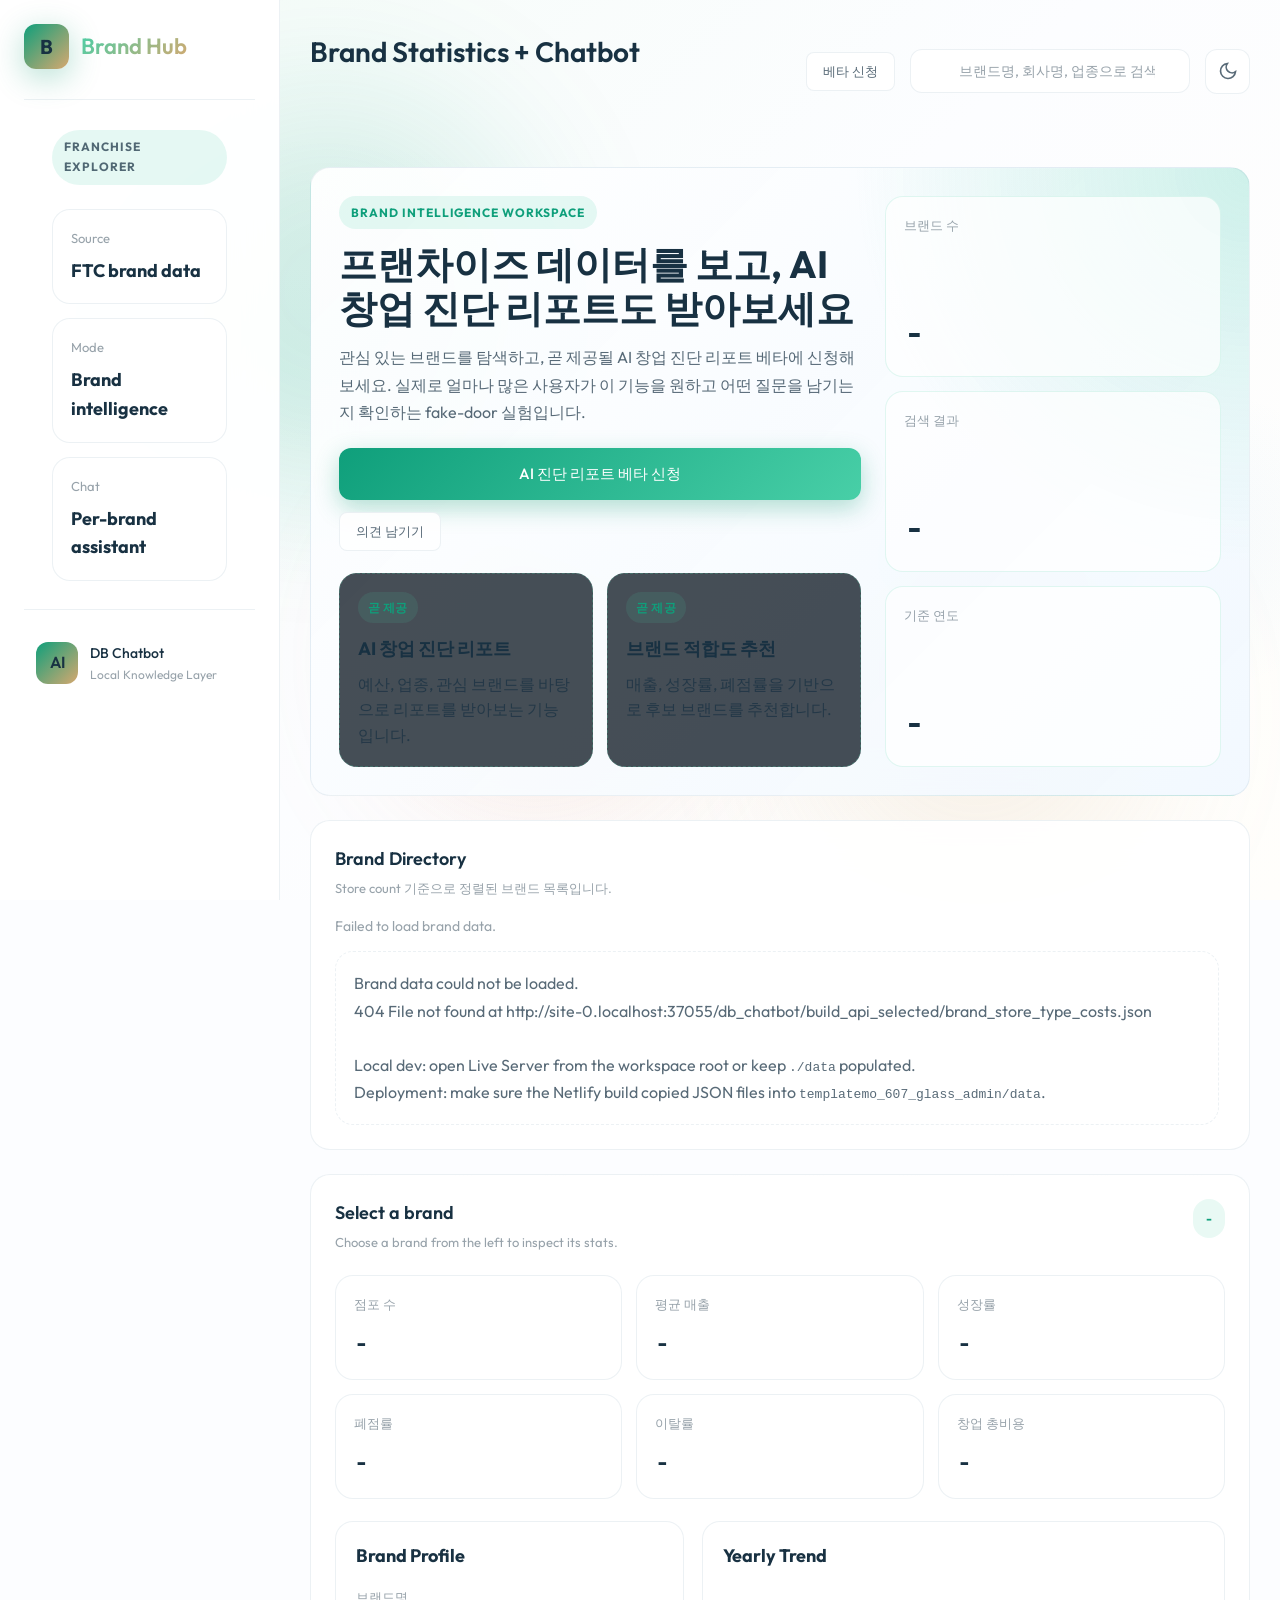
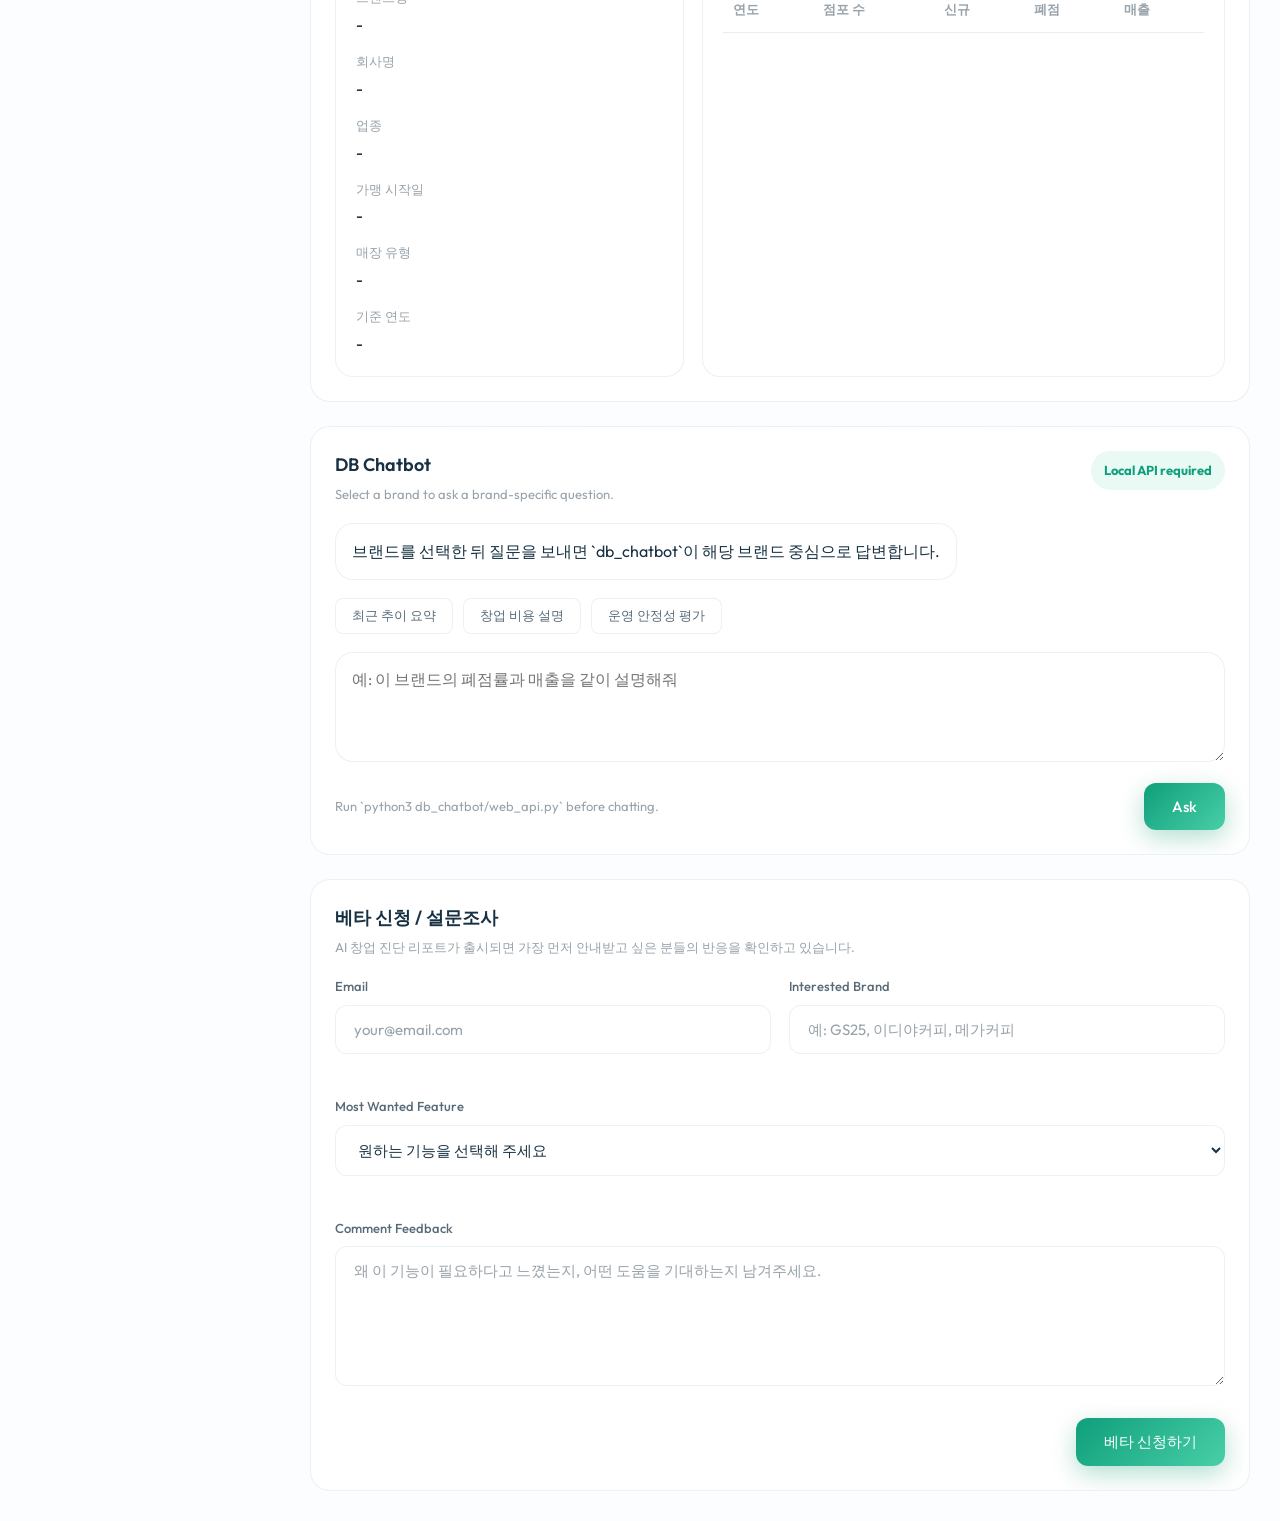
==== templatemo_607_glass_admin/index.html @ cf6029b2 "Match survey payload to sheet headers" ====
<!DOCTYPE html>
<html lang="ko" data-theme="light">
<head>
    <meta charset="UTF-8">
    <meta name="viewport" content="width=device-width, initial-scale=1.0">
    <title>Brand Intelligence Hub</title>
    <meta name="description" content="Single-page brand statistics and DB chatbot experience powered by local franchise data.">
    <link rel="preconnect" href="https://fonts.googleapis.com">
    <link rel="preconnect" href="https://fonts.gstatic.com" crossorigin>
    <link href="https://fonts.googleapis.com/css2?family=Outfit:wght@300;400;500;600;700&family=Space+Mono:wght@400;700&display=swap" rel="stylesheet">
    <link rel="stylesheet" href="templatemo-glass-admin-style.css">
</head>
<body>
    <div class="background"></div>
    <div class="orb orb-1"></div>
    <div class="orb orb-2"></div>
    <div class="orb orb-3"></div>

    <div class="dashboard dashboard-single">
        <aside class="sidebar sidebar-single" id="sidebar">
            <div class="sidebar-header">
                <div class="logo">B</div>
                <span class="logo-text">Brand Hub</span>
            </div>

            <div class="single-nav-intro">
                <p class="single-nav-kicker">Franchise Explorer</p>
            </div>

            <div class="single-nav-highlights">
                <div class="single-highlight-card">
                    <span>Source</span>
                    <strong>FTC brand data</strong>
                </div>
                <div class="single-highlight-card">
                    <span>Mode</span>
                    <strong>Brand intelligence</strong>
                </div>
                <div class="single-highlight-card">
                    <span>Chat</span>
                    <strong>Per-brand assistant</strong>
                </div>
            </div>

            <div class="sidebar-footer">
                <div class="user-profile">
                    <div class="user-avatar">AI</div>
                    <div class="user-info">
                        <div class="user-name">DB Chatbot</div>
                        <div class="user-role">Local Knowledge Layer</div>
                    </div>
                </div>
            </div>
        </aside>

        <main class="main-content main-content-single">
            <nav class="navbar">
                <div class="page-header">
                    <h1 class="page-title">Brand Statistics + Chatbot</h1>
                </div>
                <div class="navbar-right">
                    <a class="card-btn survey-link-btn" href="#survey-section">베타 신청</a>
                    <div class="search-box">
                        <svg class="search-icon" viewBox="0 0 24 24" fill="none" stroke="currentColor" stroke-width="2">
                            <circle cx="11" cy="11" r="8"/>
                            <line x1="21" y1="21" x2="16.65" y2="16.65"/>
                        </svg>
                        <input type="search" class="search-input" id="brand-search" placeholder="브랜드명, 회사명, 업종으로 검색">
                    </div>
                    <button class="nav-btn" id="theme-toggle" title="Toggle Light/Dark Mode">
                        <svg class="icon-sun" viewBox="0 0 24 24" fill="none" stroke="currentColor" stroke-width="2">
                            <circle cx="12" cy="12" r="4"/>
                            <path d="M12 2v2"/><path d="M12 20v2"/>
                            <path d="M4.93 4.93l1.41 1.41"/><path d="M17.66 17.66l1.41 1.41"/>
                            <path d="M2 12h2"/><path d="M20 12h2"/>
                            <path d="M6.34 17.66l-1.41 1.41"/><path d="M19.07 4.93l-1.41 1.41"/>
                        </svg>
                        <svg class="icon-moon" viewBox="0 0 24 24" fill="none" stroke="currentColor" stroke-width="2" style="display: none;">
                            <path d="M21 12.79A9 9 0 1 1 11.21 3 7 7 0 0 0 21 12.79z"/>
                        </svg>
                    </button>
                </div>
            </nav>

            <section class="brand-hub">
                <section class="glass-card hub-hero">
                    <div class="hub-hero-copy">
                        <span class="hub-kicker">Brand Intelligence Workspace</span>
                        <h2>프랜차이즈 데이터를 보고, AI 창업 진단 리포트도 받아보세요</h2>
                        <p>관심 있는 브랜드를 탐색하고, 곧 제공될 AI 창업 진단 리포트 베타에 신청해보세요. 실제로 얼마나 많은 사용자가 이 기능을 원하고 어떤 질문을 남기는지 확인하는 fake-door 실험입니다.</p>
                        <div class="hub-hero-actions">
                            <a class="btn btn-primary hero-cta-btn" href="#survey-section">AI 진단 리포트 베타 신청</a>
                            <a class="card-btn hero-secondary-btn" href="#survey-section">의견 남기기</a>
                        </div>
                        <div class="hub-teaser-grid">
                            <div class="hub-teaser-card">
                                <span>곧 제공</span>
                                <strong>AI 창업 진단 리포트</strong>
                                <p>예산, 업종, 관심 브랜드를 바탕으로 리포트를 받아보는 기능입니다.</p>
                            </div>
                            <div class="hub-teaser-card">
                                <span>곧 제공</span>
                                <strong>브랜드 적합도 추천</strong>
                                <p>매출, 성장률, 폐점률을 기반으로 후보 브랜드를 추천합니다.</p>
                            </div>
                        </div>
                    </div>
                    <div class="hub-hero-metrics">
                        <div class="hub-hero-stat">
                            <span class="hub-hero-label">브랜드 수</span>
                            <strong id="summary-brand-count">-</strong>
                        </div>
                        <div class="hub-hero-stat">
                            <span class="hub-hero-label">검색 결과</span>
                            <strong id="summary-filter-count">-</strong>
                        </div>
                        <div class="hub-hero-stat">
                            <span class="hub-hero-label">기준 연도</span>
                            <strong id="summary-latest-year">-</strong>
                        </div>
                    </div>
                </section>

                <section class="hub-layout">
                    <section class="glass-card brand-list-panel">
                        <div class="panel-heading">
                            <div>
                                <h2 class="card-title">Brand Directory</h2>
                                <p class="card-subtitle">Store count 기준으로 정렬된 브랜드 목록입니다.</p>
                            </div>
                        </div>
                        <div class="brand-list-meta">
                            <span id="brand-list-status">Loading data...</span>
                        </div>
                        <div class="brand-list" id="brand-list"></div>
                    </section>

                    <section class="hub-detail-stack">
                        <section class="glass-card brand-detail-panel">
                            <div class="panel-heading">
                                <div>
                                    <h2 class="card-title" id="brand-detail-name">Select a brand</h2>
                                    <p class="card-subtitle" id="brand-detail-company">Choose a brand from the left to inspect its stats.</p>
                                </div>
                                <span class="brand-category-pill" id="brand-detail-category">-</span>
                            </div>

                            <div class="brand-summary-grid">
                                <div class="brand-summary-card">
                                    <span>점포 수</span>
                                    <strong id="metric-store-count">-</strong>
                                </div>
                                <div class="brand-summary-card">
                                    <span>평균 매출</span>
                                    <strong id="metric-avg-sales">-</strong>
                                </div>
                                <div class="brand-summary-card">
                                    <span>성장률</span>
                                    <strong id="metric-growth-rate">-</strong>
                                </div>
                                <div class="brand-summary-card">
                                    <span>폐점률</span>
                                    <strong id="metric-closure-rate">-</strong>
                                </div>
                                <div class="brand-summary-card">
                                    <span>이탈률</span>
                                    <strong id="metric-churn-rate">-</strong>
                                </div>
                                <div class="brand-summary-card">
                                    <span>창업 총비용</span>
                                    <strong id="metric-startup-cost">-</strong>
                                </div>
                            </div>

                            <div class="brand-detail-body">
                                <div class="brand-info-block">
                                    <h3>Brand Profile</h3>
                                    <dl class="brand-facts">
                                        <div><dt>브랜드명</dt><dd id="fact-brand-name">-</dd></div>
                                        <div><dt>회사명</dt><dd id="fact-company-name">-</dd></div>
                                        <div><dt>업종</dt><dd id="fact-category">-</dd></div>
                                        <div><dt>가맹 시작일</dt><dd id="fact-start-date">-</dd></div>
                                        <div><dt>매장 유형</dt><dd id="fact-store-type">-</dd></div>
                                        <div><dt>기준 연도</dt><dd id="fact-year">-</dd></div>
                                    </dl>
                                </div>

                                <div class="brand-info-block">
                                    <h3>Yearly Trend</h3>
                                    <div class="brand-trend-table-wrapper">
                                        <table class="brand-trend-table">
                                            <thead>
                                                <tr>
                                                    <th>연도</th>
                                                    <th>점포 수</th>
                                                    <th>신규</th>
                                                    <th>폐점</th>
                                                    <th>매출</th>
                                                </tr>
                                            </thead>
                                            <tbody id="brand-trend-body"></tbody>
                                        </table>
                                    </div>
                                </div>
                            </div>
                        </section>

                        <section class="glass-card chatbot-panel">
                            <div class="panel-heading">
                                <div>
                                    <h2 class="card-title">DB Chatbot</h2>
                                    <p class="card-subtitle" id="chatbot-subtitle">Select a brand to ask a brand-specific question.</p>
                                </div>
                                <span class="chatbot-status" id="chatbot-status">Local API required</span>
                            </div>

                            <div class="chatbot-messages" id="chatbot-messages">
                                <div class="chatbot-message bot">
                                    <p>브랜드를 선택한 뒤 질문을 보내면 `db_chatbot`이 해당 브랜드 중심으로 답변합니다.</p>
                                </div>
                            </div>

                            <div class="chatbot-prompts">
                                <button class="card-btn prompt-btn" type="button" data-prompt="최근 점포 수 추이를 요약해줘">최근 추이 요약</button>
                                <button class="card-btn prompt-btn" type="button" data-prompt="창업 비용 관점에서 설명해줘">창업 비용 설명</button>
                                <button class="card-btn prompt-btn" type="button" data-prompt="운영 안정성 관점에서 평가해줘">운영 안정성 평가</button>
                            </div>

                            <form class="chatbot-form" id="chatbot-form">
                                <textarea id="chatbot-input" placeholder="예: 이 브랜드의 폐점률과 매출을 같이 설명해줘" rows="3"></textarea>
                                <div class="chatbot-actions">
                                    <span class="chatbot-help">Run `python3 db_chatbot/web_api.py` before chatting.</span>
                                    <button class="btn btn-primary" id="chatbot-send" type="submit" style="width: auto;">Ask</button>
                                </div>
                            </form>
                        </section>
                    </section>
                </section>

                <section class="glass-card survey-panel" id="survey-section">
                    <div class="panel-heading">
                        <div>
                            <h2 class="card-title">베타 신청 / 설문조사</h2>
                            <p class="card-subtitle">AI 창업 진단 리포트가 출시되면 가장 먼저 안내받고 싶은 분들의 반응을 확인하고 있습니다.</p>
                        </div>
                    </div>

                    <form class="survey-form" id="survey-form">
                        <div class="survey-form-grid">
                            <div class="form-group">
                                <label class="form-label" for="survey-email">Email</label>
                                <input class="form-input" id="survey-email" type="email" placeholder="your@email.com" required>
                            </div>
                            <div class="form-group">
                                <label class="form-label" for="survey-brand">Interested Brand</label>
                                <input class="form-input" id="survey-brand" type="text" placeholder="예: GS25, 이디야커피, 메가커피" required>
                            </div>
                            <div class="form-group survey-form-full">
                                <label class="form-label" for="survey-interest">Most Wanted Feature</label>
                                <select class="form-input survey-select" id="survey-interest" required>
                                    <option value="">원하는 기능을 선택해 주세요</option>
                                    <option value="AI 창업 진단 리포트">AI 창업 진단 리포트</option>
                                    <option value="브랜드 적합도 추천">브랜드 적합도 추천</option>
                                    <option value="브랜드 비교 분석">브랜드 비교 분석</option>
                                    <option value="출시 알림만 받기">출시 알림만 받기</option>
                                </select>
                            </div>
                            <div class="form-group survey-form-full">
                                <label class="form-label" for="survey-comment">Comment Feedback</label>
                                <textarea class="form-input survey-textarea" id="survey-comment" rows="5" placeholder="왜 이 기능이 필요하다고 느꼈는지, 어떤 도움을 기대하는지 남겨주세요." required></textarea>
                            </div>
                        </div>
                        <div class="survey-actions">
                            <p class="survey-status" id="survey-status"></p>
                            <button class="btn btn-primary" id="survey-submit" type="submit" style="width: auto;">베타 신청하기</button>
                        </div>
                    </form>
                </section>
            </section>
        </main>
    </div>

    <button class="mobile-menu-toggle">
        <svg viewBox="0 0 24 24" fill="none" stroke="currentColor" stroke-width="2">
            <line x1="3" y1="12" x2="21" y2="12"/><line x1="3" y1="6" x2="21" y2="6"/><line x1="3" y1="18" x2="21" y2="18"/>
        </svg>
    </button>

    <script src="app-config.js"></script>
    <script src="templatemo-glass-admin-script.js"></script>
    <script>
        (function () {
            const BRAND_MASTER_URLS = [
                './data/brand_master.json',
                '../db_chatbot/build_api_selected/brand_master.json',
                '/db_chatbot/build_api_selected/brand_master.json',
                `${window.location.origin}/db_chatbot/build_api_selected/brand_master.json`
            ];
            const BRAND_YEAR_STATS_URLS = [
                './data/brand_year_stats.json',
                '../db_chatbot/build_api_selected/brand_year_stats.json',
                '/db_chatbot/build_api_selected/brand_year_stats.json',
                `${window.location.origin}/db_chatbot/build_api_selected/brand_year_stats.json`
            ];
            const BRAND_COSTS_URLS = [
                './data/brand_store_type_costs.json',
                '../db_chatbot/build_api_selected/brand_store_type_costs.json',
                '/db_chatbot/build_api_selected/brand_store_type_costs.json',
                `${window.location.origin}/db_chatbot/build_api_selected/brand_store_type_costs.json`
            ];
            const CHAT_API_URL = (window.APP_CONFIG && window.APP_CONFIG.chatApiUrl)
                ? window.APP_CONFIG.chatApiUrl
                : 'http://127.0.0.1:8001/api/chat';
            const SHEET_SCRIPT_URL = (window.APP_CONFIG && window.APP_CONFIG.sheetScriptUrl)
                ? window.APP_CONFIG.sheetScriptUrl
                : '';
            const VISITORS_TABLE = (window.APP_CONFIG && window.APP_CONFIG.visitorsTable)
                ? window.APP_CONFIG.visitorsTable
                : 'visitors';
            const SURVEY_TABLE = (window.APP_CONFIG && window.APP_CONFIG.surveyTable)
                ? window.APP_CONFIG.surveyTable
                : 'tab_final';

            const state = {
                brands: [],
                filteredBrands: [],
                selectedBrand: null,
                searchText: '',
                visitorLogSent: false,
                visitorIp: 'unknown',
                freeQuestionUsed: false,
                surveyUnlockedChat: false
            };

            const els = {
                search: document.getElementById('brand-search'),
                list: document.getElementById('brand-list'),
                listStatus: document.getElementById('brand-list-status'),
                summaryBrandCount: document.getElementById('summary-brand-count'),
                summaryFilterCount: document.getElementById('summary-filter-count'),
                summaryLatestYear: document.getElementById('summary-latest-year'),
                detailName: document.getElementById('brand-detail-name'),
                detailCompany: document.getElementById('brand-detail-company'),
                detailCategory: document.getElementById('brand-detail-category'),
                metricStoreCount: document.getElementById('metric-store-count'),
                metricAvgSales: document.getElementById('metric-avg-sales'),
                metricGrowthRate: document.getElementById('metric-growth-rate'),
                metricClosureRate: document.getElementById('metric-closure-rate'),
                metricChurnRate: document.getElementById('metric-churn-rate'),
                metricStartupCost: document.getElementById('metric-startup-cost'),
                factBrandName: document.getElementById('fact-brand-name'),
                factCompanyName: document.getElementById('fact-company-name'),
                factCategory: document.getElementById('fact-category'),
                factStartDate: document.getElementById('fact-start-date'),
                factStoreType: document.getElementById('fact-store-type'),
                factYear: document.getElementById('fact-year'),
                trendBody: document.getElementById('brand-trend-body'),
                chatbotMessages: document.getElementById('chatbot-messages'),
                chatbotSubtitle: document.getElementById('chatbot-subtitle'),
                chatbotStatus: document.getElementById('chatbot-status'),
                chatbotForm: document.getElementById('chatbot-form'),
                chatbotInput: document.getElementById('chatbot-input'),
                surveyForm: document.getElementById('survey-form'),
                surveyEmail: document.getElementById('survey-email'),
                surveyBrand: document.getElementById('survey-brand'),
                surveyInterest: document.getElementById('survey-interest'),
                surveyComment: document.getElementById('survey-comment'),
                surveyStatus: document.getElementById('survey-status'),
                surveySubmit: document.getElementById('survey-submit')
            };

            function scrollToSurvey() {
                const section = document.getElementById('survey-section');
                if (section) {
                    section.scrollIntoView({ behavior: 'smooth', block: 'start' });
                }
            }

            function setChatAvailability() {
                const locked = state.freeQuestionUsed && !state.surveyUnlockedChat;
                const sendButton = document.getElementById('chatbot-send');
                els.chatbotInput.disabled = locked;
                if (sendButton) {
                    sendButton.disabled = locked;
                }
                els.chatbotInput.placeholder = locked
                    ? '추가 질문은 베타 신청 후 이용할 수 있습니다.'
                    : '예: 이 브랜드의 폐점률과 매출을 같이 설명해줘';
                if (locked) {
                    els.chatbotStatus.textContent = 'Beta signup required';
                }
            }

            function showChatLimitNotice() {
                const existingNotice = document.getElementById('chatbot-lock-btn');
                if (existingNotice) return;

                appendChatMessage(
                    'bot',
                    '첫 질문 체험이 끝났습니다.<br>추가 AI 진단을 이용하려면 아래 베타 신청 폼을 작성해 주세요.'
                );

                const action = document.createElement('div');
                action.className = 'chatbot-lock-cta';
                action.innerHTML = '<button type="button" class="btn btn-primary" id="chatbot-lock-btn" style="width: auto;">베타 신청하고 계속하기</button>';
                els.chatbotMessages.appendChild(action);

                const button = document.getElementById('chatbot-lock-btn');
                if (button) {
                    button.addEventListener('click', scrollToSurvey, { once: true });
                }

                els.chatbotMessages.scrollTop = els.chatbotMessages.scrollHeight;
                setChatAvailability();
            }

            function triggerChatFallback(query) {
                if (els.surveyBrand && !els.surveyBrand.value.trim() && state.selectedBrand) {
                    els.surveyBrand.value = state.selectedBrand.brandName;
                }

                if (els.surveyInterest && !els.surveyInterest.value) {
                    els.surveyInterest.value = 'AI 창업 진단 리포트';
                }

                const existingComment = els.surveyComment.value.trim();
                const fallbackComment = `[Failed Chat Question] ${query}`;
                if (!existingComment) {
                    els.surveyComment.value = fallbackComment;
                } else if (!existingComment.includes(fallbackComment)) {
                    els.surveyComment.value = `${existingComment}\n${fallbackComment}`;
                }

                els.surveyStatus.textContent = 'AI 진단 기능이 현재 혼잡합니다. 질문 내용을 베타 신청과 함께 남겨주시면 우선적으로 안내드릴게요.';
                scrollToSurvey();
            }

            function getCookieValue(name) {
                const value = `; ${document.cookie}`;
                const parts = value.split(`; ${name}=`);
                if (parts.length === 2) {
                    return parts.pop().split(';').shift();
                }
                return '';
            }

            function setCookieValue(name, value, days) {
                let expires = '';

                if (days) {
                    const date = new Date();
                    date.setTime(date.getTime() + (days * 24 * 60 * 60 * 1000));
                    expires = `; expires=${date.toUTCString()}`;
                }

                document.cookie = `${name}=${value || ''}${expires}; path=/`;
            }

            function getVisitorId() {
                const cookieName = 'brandhub_uv';
                const existingId = getCookieValue(cookieName);

                if (existingId) {
                    return existingId;
                }

                const newId = Math.random().toString(36).slice(2, 10);
                setCookieValue(cookieName, newId, 365);
                return newId;
            }

            function requestJsonp(url) {
                return new Promise((resolve, reject) => {
                    const callbackName = `sheetCallback_${Date.now()}_${Math.floor(Math.random() * 10000)}`;
                    const script = document.createElement('script');
                    const separator = url.includes('?') ? '&' : '?';
                    const cleanup = () => {
                        delete window[callbackName];
                        if (script.parentNode) {
                            script.parentNode.removeChild(script);
                        }
                    };

                    window[callbackName] = (data) => {
                        cleanup();
                        resolve(data);
                    };

                    script.src = `${url}${separator}callback=${callbackName}`;
                    script.onerror = () => {
                        cleanup();
                        reject(new Error('Failed to reach the Apps Script endpoint.'));
                    };

                    document.body.appendChild(script);
                });
            }

            function getTimeStamp() {
                const date = new Date();
                const pad = (value) => String(value).padStart(2, '0');
                return [
                    date.getFullYear(),
                    pad(date.getMonth() + 1),
                    pad(date.getDate())
                ].join('-') + ' ' + [
                    pad(date.getHours()),
                    pad(date.getMinutes()),
                    pad(date.getSeconds())
                ].join(':');
            }

            function getUtmValue() {
                const params = new URLSearchParams(window.location.search);
                return params.get('utm')
                    || params.get('utm_source')
                    || params.get('source')
                    || 'direct';
            }

            function getDeviceType() {
                return /Android|webOS|iPhone|iPad|iPod|BlackBerry|IEMobile|Opera Mini/i.test(navigator.userAgent)
                    ? 'mobile'
                    : 'desktop';
            }

            function buildVisitorPayload() {
                return JSON.stringify({
                    id: getVisitorId(),
                    landingUrl: window.location.href,
                    ip: state.visitorIp || 'unknown',
                    referer: document.referrer || 'direct',
                    time_stamp: getTimeStamp(),
                    utm: getUtmValue(),
                    device: getDeviceType()
                });
            }

            async function sendSheetInsert(tableName, payload) {
                if (!SHEET_SCRIPT_URL) {
                    throw new Error('Missing sheetScriptUrl in app-config.js.');
                }

                const requestUrl = `${SHEET_SCRIPT_URL}?action=insert&table=${encodeURIComponent(tableName)}&data=${encodeURIComponent(payload)}`;
                const response = await requestJsonp(requestUrl);

                if (!response || !response.success) {
                    const message = response && response.data && response.data.error
                        ? response.data.error
                        : 'The script responded, but it did not report success.';
                    throw new Error(message);
                }

                return response;
            }

            async function fetchVisitorIp() {
                try {
                    const response = await fetch('https://api.ipify.org?format=json');
                    if (!response.ok) return 'unknown';
                    const payload = await response.json();
                    return payload.ip || 'unknown';
                } catch (error) {
                    return 'unknown';
                }
            }

            async function logVisitorAccess() {
                if (!SHEET_SCRIPT_URL || state.visitorLogSent) return;
                state.visitorLogSent = true;
                state.visitorIp = await fetchVisitorIp();

                try {
                    await sendSheetInsert(VISITORS_TABLE, buildVisitorPayload());
                } catch (error) {
                    console.error('Visitor log failed:', error);
                }
            }

            function initSurveyForm() {
                if (!els.surveyForm) return;

                els.surveyForm.addEventListener('submit', async (event) => {
                    event.preventDefault();

                    const email = els.surveyEmail.value.trim();
                    const brand = els.surveyBrand.value.trim();
                    const interest = els.surveyInterest.value.trim();
                    const comment = els.surveyComment.value.trim();
                    const emailRegex = /^[^\s@]+@[^\s@]+\.[^\s@]+$/;

                    if (!email || !emailRegex.test(email)) {
                        els.surveyStatus.textContent = 'Please enter a valid email address.';
                        els.surveyEmail.focus();
                        return;
                    }

                    if (!brand) {
                        els.surveyStatus.textContent = 'Please share which brand you are most interested in.';
                        els.surveyBrand.focus();
                        return;
                    }

                    if (!interest) {
                        els.surveyStatus.textContent = 'Please choose the feature you want most.';
                        els.surveyInterest.focus();
                        return;
                    }

                    if (!comment) {
                        els.surveyStatus.textContent = 'Please leave a comment before submitting.';
                        els.surveyComment.focus();
                        return;
                    }

                    els.surveySubmit.disabled = true;
                    els.surveyStatus.textContent = 'Saving your response...';

                    try {
                        const payload = JSON.stringify({
                            id: getVisitorId(),
                            email,
                            interested_brand: brand,
                            wanted_feature: interest,
                            comment,
                            submitted_at: getTimeStamp()
                        });

                        await sendSheetInsert(SURVEY_TABLE, payload);
                        els.surveyStatus.textContent = 'Thanks! Your beta signup has been saved.';
                        state.surveyUnlockedChat = true;
                        setChatAvailability();
                        els.surveyEmail.value = '';
                        els.surveyBrand.value = '';
                        els.surveyInterest.value = '';
                        els.surveyComment.value = '';
                    } catch (error) {
                        els.surveyStatus.textContent = `Survey save failed: ${error.message}`;
                    } finally {
                        els.surveySubmit.disabled = false;
                    }
                });
            }

            function formatNumber(value) {
                if (value === null || value === undefined || Number.isNaN(value)) return '-';
                return Number(value).toLocaleString('ko-KR');
            }

            function formatKRW(value) {
                if (value === null || value === undefined || Number.isNaN(value)) return 'N/A';
                return `${Number(value).toLocaleString('ko-KR')} KRW`;
            }

            function formatPercent(value) {
                if (value === null || value === undefined || Number.isNaN(value)) return 'N/A';
                return `${(Number(value) * 100).toFixed(1)}%`;
            }

            function formatDate(value) {
                if (!value) return '-';
                const text = String(value);
                if (text.length !== 8) return text;
                return `${text.slice(0, 4)}-${text.slice(4, 6)}-${text.slice(6, 8)}`;
            }

            function buildBrandDataset(master, yearStats, costRows) {
                const statsByBrand = new Map();
                const trendByBrand = new Map();

                yearStats.forEach((row) => {
                    const brandId = row.brand_id;
                    if (!trendByBrand.has(brandId)) trendByBrand.set(brandId, []);
                    trendByBrand.get(brandId).push(row);

                    const current = statsByBrand.get(brandId);
                    if (!current || row.year > current.year) {
                        statsByBrand.set(brandId, row);
                    }
                });

                const costTotals = new Map();
                costRows.forEach((row) => {
                    const key = `${row.brand_id}:${row.year}:${row.store_type || 'Unknown'}`;
                    const previous = costTotals.get(key) || 0;
                    costTotals.set(key, previous + (Number(row.cost_amount_krw) || 0));
                });

                return master.map((brand) => {
                    const latestStats = statsByBrand.get(brand.brand_id) || null;
                    const brandTrends = (trendByBrand.get(brand.brand_id) || []).sort((a, b) => b.year - a.year);

                    let startupCost = null;
                    let storeType = '-';
                    if (latestStats) {
                        const matchingCosts = Array.from(costTotals.entries())
                            .filter(([key]) => key.startsWith(`${brand.brand_id}:${latestStats.year}:`))
                            .map(([key, total]) => ({
                                total,
                                storeType: key.split(':')[2]
                            }))
                            .sort((a, b) => b.total - a.total);

                        if (matchingCosts.length > 0) {
                            startupCost = matchingCosts[0].total;
                            storeType = matchingCosts[0].storeType;
                        }
                    }

                    return {
                        brandId: brand.brand_id,
                        brandName: brand.brand_name,
                        companyName: brand.company_name,
                        categoryMain: brand.category_main,
                        categorySub: brand.category_sub,
                        franchiseStartDate: brand.franchise_start_date,
                        latestStats,
                        startupCost,
                        storeType,
                        trends: brandTrends
                    };
                }).sort((a, b) => (b.latestStats?.store_count || 0) - (a.latestStats?.store_count || 0));
            }

            async function fetchJsonWithFallback(urls) {
                let lastError = null;

                for (const url of urls) {
                    try {
                        const response = await fetch(url);
                        if (!response.ok) {
                            lastError = new Error(`${response.status} ${response.statusText} at ${url}`);
                            continue;
                        }
                        return await response.json();
                    } catch (error) {
                        lastError = error;
                    }
                }

                throw lastError || new Error('Unable to fetch JSON data.');
            }

            function renderBrandList() {
                els.list.innerHTML = '';
                const fragment = document.createDocumentFragment();

                state.filteredBrands.slice(0, 120).forEach((brand) => {
                    const button = document.createElement('button');
                    button.type = 'button';
                    button.className = `brand-list-item${state.selectedBrand && state.selectedBrand.brandId === brand.brandId ? ' active' : ''}`;
                    button.innerHTML = `
                        <div class="brand-list-item-head">
                            <strong>${brand.brandName}</strong>
                            <span>${brand.latestStats ? brand.latestStats.year : '-'}</span>
                        </div>
                        <p>${brand.companyName || '회사 정보 없음'}</p>
                        <div class="brand-list-item-meta">
                            <span>${brand.categorySub || brand.categoryMain || '-'}</span>
                            <span>점포 ${formatNumber(brand.latestStats?.store_count)}</span>
                        </div>
                    `;
                    button.addEventListener('click', () => {
                        state.selectedBrand = brand;
                        renderBrandList();
                        renderBrandDetail();
                        resetChatMessages();
                    });
                    fragment.appendChild(button);
                });

                els.list.appendChild(fragment);
                els.listStatus.textContent = `${formatNumber(state.filteredBrands.length)} brands shown`;
                els.summaryBrandCount.textContent = formatNumber(state.brands.length);
                els.summaryFilterCount.textContent = formatNumber(state.filteredBrands.length);
                els.summaryLatestYear.textContent = formatNumber(state.selectedBrand?.latestStats?.year || state.brands[0]?.latestStats?.year);
            }

            function renderBrandDetail() {
                const brand = state.selectedBrand;
                if (!brand) return;

                const stats = brand.latestStats || {};
                els.detailName.textContent = brand.brandName;
                els.detailCompany.textContent = brand.companyName || '회사 정보 없음';
                els.detailCategory.textContent = [brand.categoryMain, brand.categorySub].filter(Boolean).join(' / ') || '분류 없음';
                els.metricStoreCount.textContent = formatNumber(stats.store_count);
                els.metricAvgSales.textContent = formatKRW(stats.avg_sales_krw);
                els.metricGrowthRate.textContent = formatPercent(stats.store_growth_rate);
                els.metricClosureRate.textContent = formatPercent(stats.closure_rate);
                els.metricChurnRate.textContent = formatPercent(stats.churn_rate);
                els.metricStartupCost.textContent = formatKRW(brand.startupCost);
                els.factBrandName.textContent = brand.brandName;
                els.factCompanyName.textContent = brand.companyName || '-';
                els.factCategory.textContent = [brand.categoryMain, brand.categorySub].filter(Boolean).join(' / ') || '-';
                els.factStartDate.textContent = formatDate(brand.franchiseStartDate);
                els.factStoreType.textContent = brand.storeType || '-';
                els.factYear.textContent = stats.year || '-';
                els.chatbotSubtitle.textContent = `${brand.brandName} 관련 질문을 보내면 DB 챗봇이 해당 브랜드 중심으로 답변합니다.`;

                els.trendBody.innerHTML = brand.trends.slice(0, 6).map((row) => `
                    <tr>
                        <td>${row.year}</td>
                        <td>${formatNumber(row.store_count)}</td>
                        <td>${formatNumber(row.new_stores)}</td>
                        <td>${formatNumber(row.closed_stores)}</td>
                        <td>${formatKRW(row.avg_sales_krw)}</td>
                    </tr>
                `).join('');
            }

            function applyFilter() {
                const keyword = state.searchText.trim().toLowerCase();
                if (!keyword) {
                    state.filteredBrands = state.brands;
                } else {
                    state.filteredBrands = state.brands.filter((brand) => {
                        const haystack = [
                            brand.brandName,
                            brand.companyName,
                            brand.categoryMain,
                            brand.categorySub
                        ].join(' ').toLowerCase();
                        return haystack.includes(keyword);
                    });
                }

                if (!state.selectedBrand || !state.filteredBrands.some((brand) => brand.brandId === state.selectedBrand.brandId)) {
                    state.selectedBrand = state.filteredBrands[0] || state.brands[0] || null;
                }

                renderBrandList();
                renderBrandDetail();
            }

            function appendChatMessage(role, text) {
                const message = document.createElement('div');
                message.className = `chatbot-message ${role}`;
                message.innerHTML = `<p>${text.replace(/\n/g, '<br>')}</p>`;
                els.chatbotMessages.appendChild(message);
                els.chatbotMessages.scrollTop = els.chatbotMessages.scrollHeight;
                return message;
            }

            function resetChatMessages() {
                els.chatbotMessages.innerHTML = '';
                appendChatMessage('bot', `${state.selectedBrand.brandName}에 대해 궁금한 점을 물어보세요. 예: 점포 수 추이, 창업 비용, 운영 안정성`);
                if (state.freeQuestionUsed && !state.surveyUnlockedChat) {
                    showChatLimitNotice();
                }
            }

            async function sendChat(query) {
                if (!state.selectedBrand) return;
                if (state.freeQuestionUsed && !state.surveyUnlockedChat) {
                    showChatLimitNotice();
                    return;
                }

                appendChatMessage('user', query);
                const loading = appendChatMessage('bot', '답변을 불러오는 중입니다...');
                els.chatbotStatus.textContent = 'Requesting local API';

                try {
                    const response = await fetch(CHAT_API_URL, {
                        method: 'POST',
                        headers: {
                            'Content-Type': 'application/json'
                        },
                        body: JSON.stringify({
                            query,
                            brand_name: state.selectedBrand.brandName
                        })
                    });

                    const payload = await response.json();
                    if (!response.ok) {
                        throw new Error(payload.error || 'Chat API request failed.');
                    }

                    loading.innerHTML = `<p>${String(payload.answer || '답변이 비어 있습니다.').replace(/\n/g, '<br>')}</p>`;
                    if (!state.surveyUnlockedChat) {
                        state.freeQuestionUsed = true;
                        showChatLimitNotice();
                    } else {
                        els.chatbotStatus.textContent = 'Connected';
                    }
                } catch (error) {
                    loading.innerHTML = `<p>AI 진단 기능이 현재 혼잡합니다.<br>질문 내용을 베타 신청과 함께 남겨주시면 우선적으로 안내드릴게요.</p>`;
                    els.chatbotStatus.textContent = 'Beta signup recommended';
                    triggerChatFallback(query);
                }
            }

            async function loadData() {
                try {
                    const [master, yearStats, costs] = await Promise.all([
                        fetchJsonWithFallback(BRAND_MASTER_URLS),
                        fetchJsonWithFallback(BRAND_YEAR_STATS_URLS),
                        fetchJsonWithFallback(BRAND_COSTS_URLS)
                    ]);

                    state.brands = buildBrandDataset(master, yearStats, costs);
                    state.filteredBrands = state.brands;
                    state.selectedBrand = state.brands[0] || null;

                    renderBrandList();
                    renderBrandDetail();
                    if (state.selectedBrand) {
                        resetChatMessages();
                    }
                } catch (error) {
                    els.listStatus.textContent = 'Failed to load brand data.';
                    els.list.innerHTML = `<div class="brand-list-empty">Brand data could not be loaded.<br>${error.message}<br><br>Local dev: open Live Server from the workspace root or keep <code>./data</code> populated.<br>Deployment: make sure the Netlify build copied JSON files into <code>templatemo_607_glass_admin/data</code>.</div>`;
                }
            }

            els.search.addEventListener('input', (event) => {
                state.searchText = event.target.value;
                applyFilter();
            });

            els.chatbotForm.addEventListener('submit', async (event) => {
                event.preventDefault();
                const query = els.chatbotInput.value.trim();
                if (!query || !state.selectedBrand) return;
                els.chatbotInput.value = '';
                await sendChat(query);
            });

            document.querySelectorAll('.prompt-btn').forEach((button) => {
                button.addEventListener('click', async () => {
                    if (!state.selectedBrand) return;
                    await sendChat(button.dataset.prompt || '');
                });
            });

            initSurveyForm();
            logVisitorAccess();
            setChatAvailability();
            loadData();
        })();
    </script>
</body>
</html>
---- templatemo_607_glass_admin/templatemo-glass-admin-style.css ----
/* ============================================
   TemplateMo 3D Glassmorphism Dashboard
   https://templatemo.com
   CSS Stylesheet
============================================ */

/* ============================================
   CSS CUSTOM PROPERTIES
============================================ */
:root {
    /* Primary Colors - Emerald & Gold Luxury */
    --emerald: #0f9f7b;
    --emerald-light: #48cfa7;
    --gold: #d6a86f;
    --gold-light: #efd4ad;
    --amber: #c07a2f;
    --cream: #fff7ea;
    
    /* Accent Colors */
    --coral: #e98668;
    --slate: #5c6f80;
    
    /* Glass Colors */
    --glass-bg: rgba(255, 255, 255, 0.9);
    --glass-border: rgba(136, 166, 188, 0.16);
    --glass-shadow: rgba(44, 79, 101, 0.07);
    --glass-hover: rgba(255, 255, 255, 0.99);
    
    /* Background - Deep Forest */
    --bg-dark: #fcfdff;
    --bg-gradient-1: #f5fcf8;
    --bg-gradient-2: #fcfdff;
    --bg-gradient-3: #fffefb;
    
    /* Text */
    --text-primary: #183142;
    --text-secondary: rgba(24, 49, 66, 0.72);
    --text-muted: rgba(24, 49, 66, 0.45);
    
    /* Status Colors */
    --success: #22c55e;
    --warning: #eab308;
    --danger: #dc2626;
    --info: #0ea5e9;
    
    /* Spacing */
    --sidebar-width: 280px;
    --navbar-height: 70px;
    --border-radius: 20px;
    --card-padding: 24px;
    
    /* Transitions */
    --transition-fast: 0.2s ease;
    --transition-normal: 0.3s ease;
    --transition-slow: 0.5s ease;
}

/* Dark Mode */
[data-theme="dark"] {
    --glass-bg: rgba(16, 25, 33, 0.78);
    --glass-border: rgba(255, 255, 255, 0.09);
    --glass-shadow: rgba(0, 0, 0, 0.28);
    --glass-hover: rgba(25, 37, 48, 0.86);

    --bg-dark: #0d1620;
    --bg-gradient-1: #11212d;
    --bg-gradient-2: #172d3f;
    --bg-gradient-3: #20384e;

    --text-primary: #f3f7fb;
    --text-secondary: rgba(243, 247, 251, 0.74);
    --text-muted: rgba(243, 247, 251, 0.45);
}

[data-theme="dark"] .orb {
    opacity: 0.15;
}

[data-theme="dark"] .glass-card::before {
    background: linear-gradient(90deg, transparent, rgba(0,0,0,0.05), transparent);
}

[data-theme="dark"] .stat-value {
    background: linear-gradient(135deg, var(--text-primary), var(--text-secondary));
    -webkit-background-clip: text;
    background-clip: text;
}

[data-theme="dark"] .table-wrapper::-webkit-scrollbar-track {
    background: rgba(0, 0, 0, 0.05);
}

[data-theme="dark"] .chart-wrapper::-webkit-scrollbar-track {
    background: rgba(0, 0, 0, 0.05);
}

[data-theme="dark"] .activity-list::-webkit-scrollbar-thumb {
    background: var(--glass-border);
}

/* ============================================
   RESET & BASE STYLES
============================================ */
*, *::before, *::after {
    margin: 0;
    padding: 0;
    box-sizing: border-box;
}

html {
    scroll-behavior: smooth;
}

body {
    font-family: 'Outfit', sans-serif;
    background: var(--bg-dark);
    color: var(--text-primary);
    min-height: 100vh;
    overflow-x: hidden;
    line-height: 1.6;
}

a {
    text-decoration: none;
    color: inherit;
}

/* ============================================
   ANIMATED BACKGROUND
============================================ */
.background {
    position: fixed;
    top: 0;
    left: 0;
    width: 100%;
    height: 100%;
    z-index: -2;
    background: linear-gradient(135deg, var(--bg-gradient-1) 0%, var(--bg-gradient-2) 50%, var(--bg-gradient-3) 100%);
}

.background::before {
    content: '';
    position: absolute;
    top: 0;
    left: 0;
    width: 100%;
    height: 100%;
    background: 
        radial-gradient(ellipse 80% 50% at 20% 40%, rgba(72, 207, 167, 0.08) 0%, transparent 50%),
        radial-gradient(ellipse 60% 40% at 80% 60%, rgba(76, 168, 232, 0.08) 0%, transparent 50%),
        radial-gradient(ellipse 50% 30% at 50% 80%, rgba(214, 168, 111, 0.06) 0%, transparent 50%);
}

/* Floating Orbs */
.orb {
    position: fixed;
    border-radius: 50%;
    filter: blur(80px);
    opacity: 0.14;
    z-index: -1;
    animation: float 20s ease-in-out infinite;
}

.orb-1 {
    width: 400px;
    height: 400px;
    background: var(--emerald);
    top: 10%;
    left: 10%;
    animation-delay: 0s;
}

.orb-2 {
    width: 350px;
    height: 350px;
    background: var(--gold);
    top: 60%;
    right: 10%;
    animation-delay: -5s;
}

.orb-3 {
    width: 300px;
    height: 300px;
    background: var(--coral);
    bottom: 10%;
    left: 30%;
    animation-delay: -10s;
}

@keyframes float {
    0%, 100% { transform: translate(0, 0) scale(1); }
    25% { transform: translate(30px, -30px) scale(1.05); }
    50% { transform: translate(-20px, 20px) scale(0.95); }
    75% { transform: translate(20px, 10px) scale(1.02); }
}

/* ============================================
   LAYOUT STRUCTURE
============================================ */
.dashboard {
    display: flex;
    min-height: 100vh;
}

/* ============================================
   SIDEBAR
============================================ */
.sidebar {
    position: fixed;
    left: 0;
    top: 0;
    width: var(--sidebar-width);
    height: 100vh;
    background: rgba(255, 255, 255, 0.96);
    backdrop-filter: blur(20px);
    -webkit-backdrop-filter: blur(20px);
    border-right: 1px solid var(--glass-border);
    padding: 24px;
    z-index: 100;
    transition: all var(--transition-normal);
    overflow-y: auto;
}

/* Custom Scrollbar for Sidebar */
.sidebar::-webkit-scrollbar {
    width: 6px;
}

.sidebar::-webkit-scrollbar-track {
    background: transparent;
}

.sidebar::-webkit-scrollbar-thumb {
    background: var(--glass-border);
    border-radius: 3px;
}

.sidebar::-webkit-scrollbar-thumb:hover {
    background: var(--emerald-light);
}

.sidebar-header {
    display: flex;
    align-items: center;
    gap: 12px;
    padding-bottom: 30px;
    border-bottom: 1px solid var(--glass-border);
    margin-bottom: 30px;
}

.logo {
    width: 45px;
    height: 45px;
    background: linear-gradient(135deg, var(--emerald), var(--gold));
    border-radius: 12px;
    display: flex;
    align-items: center;
    justify-content: center;
    font-weight: 700;
    font-size: 20px;
    box-shadow: 0 8px 32px rgba(5, 150, 105, 0.3);
}

.logo-text {
    font-size: 22px;
    font-weight: 600;
    background: linear-gradient(135deg, var(--emerald-light), var(--gold));
    -webkit-background-clip: text;
    -webkit-text-fill-color: transparent;
    background-clip: text;
}

.nav-menu {
    list-style: none;
    flex: 1;
}

.nav-menu ul {
    list-style: none;
    padding: 0;
    margin: 0;
}

.nav-section {
    margin-bottom: 25px;
    list-style: none;
}

.nav-section-title {
    font-size: 11px;
    font-weight: 600;
    text-transform: uppercase;
    letter-spacing: 1.5px;
    color: var(--text-muted);
    margin-bottom: 12px;
    padding-left: 15px;
}

.nav-item {
    margin-bottom: 5px;
    list-style: none;
}

.nav-link {
    display: flex;
    align-items: center;
    gap: 14px;
    padding: 14px 18px;
    color: var(--text-secondary);
    text-decoration: none;
    border-radius: 12px;
    transition: all var(--transition-fast);
    position: relative;
    overflow: hidden;
}

.nav-link:hover {
    background: var(--glass-hover);
    color: var(--text-primary);
}

.nav-link.active {
    background: var(--glass-hover);
    color: var(--text-primary);
}

.nav-icon {
    width: 22px;
    height: 22px;
    opacity: 0.8;
}

.nav-link.active .nav-icon,
.nav-link:hover .nav-icon {
    opacity: 1;
}

.nav-badge {
    margin-left: auto;
    background: linear-gradient(135deg, var(--gold), var(--amber));
    color: white;
    font-size: 11px;
    font-weight: 600;
    padding: 3px 8px;
    border-radius: 20px;
}

/* Sidebar User Profile */
.sidebar-footer {
    padding-top: 20px;
    border-top: 1px solid var(--glass-border);
}

.user-profile {
    display: flex;
    align-items: center;
    gap: 12px;
    padding: 12px;
    border-radius: 12px;
    cursor: pointer;
    transition: background var(--transition-fast);
}

.user-profile:hover {
    background: var(--glass-hover);
}

.user-avatar {
    width: 42px;
    height: 42px;
    border-radius: 12px;
    background: linear-gradient(135deg, var(--emerald), var(--gold));
    display: flex;
    align-items: center;
    justify-content: center;
    font-weight: 600;
    font-size: 16px;
}

.user-info {
    flex: 1;
}

.user-name {
    font-weight: 500;
    font-size: 14px;
}

.user-role {
    font-size: 12px;
    color: var(--text-muted);
}

/* ============================================
   MAIN CONTENT
============================================ */
.main-content {
    flex: 1;
    margin-left: var(--sidebar-width);
    padding: 30px;
    min-height: 100vh;
}

/* ============================================
   TOP NAVBAR
============================================ */
.navbar {
    display: flex;
    align-items: center;
    justify-content: space-between;
    margin-bottom: 30px;
    gap: 20px;
}

.page-title {
    font-size: 28px;
    font-weight: 600;
}

.navbar-right {
    display: flex;
    align-items: center;
    gap: 15px;
}

.search-box {
    position: relative;
}

.search-input {
    width: 280px;
    padding: 12px 20px 12px 48px;
    background: rgba(255, 255, 255, 0.98);
    backdrop-filter: blur(10px);
    border: 1px solid var(--glass-border);
    border-radius: 12px;
    color: var(--text-primary);
    font-family: inherit;
    font-size: 14px;
    transition: all var(--transition-fast);
}

.search-input::placeholder {
    color: var(--text-muted);
}

.search-input:focus {
    outline: none;
    border-color: var(--emerald-light);
    box-shadow: 0 0 20px rgba(52, 211, 153, 0.2);
}

.search-icon {
    position: absolute;
    left: 16px;
    top: 50%;
    transform: translateY(-50%);
    width: 20px;
    height: 20px;
    color: var(--text-muted);
}

.nav-btn {
    width: 45px;
    height: 45px;
    background: rgba(255, 255, 255, 0.98);
    backdrop-filter: blur(10px);
    border: 1px solid var(--glass-border);
    border-radius: 12px;
    display: flex;
    align-items: center;
    justify-content: center;
    cursor: pointer;
    position: relative;
    transition: all var(--transition-fast);
}

.nav-btn:hover {
    background: var(--glass-hover);
    border-color: var(--emerald-light);
}

.nav-btn svg {
    width: 20px;
    height: 20px;
    color: var(--text-secondary);
}

.notification-dot {
    position: absolute;
    top: 10px;
    right: 10px;
    width: 8px;
    height: 8px;
    background: var(--coral);
    border-radius: 50%;
    box-shadow: 0 0 10px var(--coral);
}

/* ============================================
   GLASS CARD BASE
============================================ */
.glass-card {
    background: var(--glass-bg);
    backdrop-filter: blur(20px);
    -webkit-backdrop-filter: blur(20px);
    border: 1px solid var(--glass-border);
    border-radius: var(--border-radius);
    padding: var(--card-padding);
    position: relative;
    overflow: hidden;
    transition: all var(--transition-normal);
    transform-style: preserve-3d;
    perspective: 1000px;
}

.glass-card::before {
    content: '';
    position: absolute;
    top: 0;
    left: 0;
    right: 0;
    height: 1px;
    background: linear-gradient(90deg, transparent, rgba(255,255,255,0.2), transparent);
}

.glass-card:hover {
    background: var(--glass-hover);
    border-color: rgba(255, 255, 255, 0.15);
    box-shadow: 
        0 25px 50px -12px var(--glass-shadow),
        0 0 40px rgba(52, 211, 153, 0.1);
}

/* 3D Tilt Effect */
.glass-card-3d {
    transition: transform 0.4s cubic-bezier(0.03, 0.98, 0.52, 0.99);
}

.glass-card-3d:hover {
    transform: rotateX(5deg) rotateY(-5deg) translateZ(10px);
}

/* ============================================
   STATS CARDS
============================================ */
.stats-grid {
    display: grid;
    grid-template-columns: repeat(4, 1fr);
    gap: 24px;
    margin-bottom: 30px;
}

.stat-card {
    position: relative;
}

.stat-card-inner {
    display: flex;
    align-items: flex-start;
    justify-content: space-between;
}

.stat-info h3 {
    font-size: 13px;
    font-weight: 500;
    color: var(--text-secondary);
    margin-bottom: 8px;
    text-transform: uppercase;
    letter-spacing: 0.5px;
}

.stat-value {
    font-family: 'Space Mono', monospace;
    font-size: 32px;
    font-weight: 700;
    margin-bottom: 12px;
    background: linear-gradient(135deg, var(--text-primary), var(--text-secondary));
    -webkit-background-clip: text;
    -webkit-text-fill-color: transparent;
    background-clip: text;
}

.stat-change {
    display: inline-flex;
    align-items: center;
    gap: 4px;
    font-size: 13px;
    font-weight: 500;
    padding: 4px 10px;
    border-radius: 20px;
}

.stat-change.positive {
    color: var(--success);
    background: rgba(34, 197, 94, 0.15);
}

.stat-change.negative {
    color: #ff6b6b;
    background: rgba(255, 107, 107, 0.15);
}

.stat-icon {
    width: 55px;
    height: 55px;
    border-radius: 16px;
    display: flex;
    align-items: center;
    justify-content: center;
}

.stat-icon.cyan {
    background: linear-gradient(135deg, rgba(52, 211, 153, 0.2), rgba(52, 211, 153, 0.05));
    box-shadow: 0 8px 32px rgba(52, 211, 153, 0.2);
}

.stat-icon.magenta {
    background: linear-gradient(135deg, rgba(212, 165, 116, 0.2), rgba(212, 165, 116, 0.05));
    box-shadow: 0 8px 32px rgba(212, 165, 116, 0.2);
}

.stat-icon.purple {
    background: linear-gradient(135deg, rgba(224, 122, 95, 0.2), rgba(224, 122, 95, 0.05));
    box-shadow: 0 8px 32px rgba(224, 122, 95, 0.2);
}

.stat-icon.success {
    background: linear-gradient(135deg, rgba(34, 197, 94, 0.2), rgba(34, 197, 94, 0.05));
    box-shadow: 0 8px 32px rgba(34, 197, 94, 0.2);
}

.stat-icon svg {
    width: 26px;
    height: 26px;
}

/* Sparkline in stat card */
.stat-sparkline {
    position: absolute;
    bottom: 0;
    left: 0;
    right: 0;
    height: 50px;
    opacity: 0.3;
}

/* ============================================
   CONTENT GRID
============================================ */
.content-grid {
    display: grid;
    grid-template-columns: 2fr 1fr;
    gap: 24px;
    margin-bottom: 30px;
}

/* ============================================
   CHART CARD
============================================ */
.chart-card {
    min-height: 380px;
}

.card-header {
    display: flex;
    align-items: center;
    justify-content: space-between;
    margin-bottom: 24px;
}

.card-title {
    font-size: 18px;
    font-weight: 600;
}

.card-subtitle {
    font-size: 13px;
    color: var(--text-muted);
    margin-top: 4px;
}

.card-actions {
    display: flex;
    gap: 8px;
}

.card-btn {
    padding: 8px 16px;
    background: var(--glass-bg);
    border: 1px solid var(--glass-border);
    border-radius: 8px;
    color: var(--text-secondary);
    font-family: inherit;
    font-size: 13px;
    cursor: pointer;
    transition: all var(--transition-fast);
}

.card-btn:hover,
.card-btn.active {
    background: var(--glass-hover);
    border-color: var(--emerald-light);
    color: var(--text-primary);
}

/* Chart Container */
.chart-wrapper {
    overflow-x: auto;
    margin: 0 -10px;
    padding: 0 10px;
}

.chart-wrapper::-webkit-scrollbar {
    height: 8px;
}

.chart-wrapper::-webkit-scrollbar-track {
    background: rgba(255, 255, 255, 0.05);
    border-radius: 4px;
}

.chart-wrapper::-webkit-scrollbar-thumb {
    background: linear-gradient(90deg, var(--emerald), var(--gold));
    border-radius: 4px;
}

.chart-wrapper::-webkit-scrollbar-thumb:hover {
    background: linear-gradient(90deg, var(--emerald-light), var(--gold-light));
}

.chart-container {
    height: 250px;
    position: relative;
    display: flex;
    min-width: 500px;
}

.chart-y-axis {
    display: flex;
    flex-direction: column;
    justify-content: space-between;
    padding: 20px 0;
    padding-right: 12px;
    text-align: right;
}

.y-value {
    font-family: 'Space Mono', monospace;
    font-size: 11px;
    color: var(--text-muted);
}

.chart-placeholder {
    flex: 1;
    height: 100%;
    display: flex;
    align-items: flex-end;
    justify-content: space-between;
    gap: 8px;
    padding: 20px 0;
    border-left: 1px solid var(--glass-border);
    padding-left: 12px;
}

.chart-bar-group {
    flex: 1;
    height: 100%;
    display: flex;
    flex-direction: column;
    align-items: center;
    justify-content: flex-end;
    gap: 8px;
}

.chart-bar {
    width: 100%;
    max-width: 40px;
    border-radius: 8px 8px 0 0;
    background: linear-gradient(180deg, var(--emerald-light), var(--emerald));
    transition: all var(--transition-normal);
    position: relative;
    min-height: 10px;
}

.chart-bar.bar-emerald {
    background: linear-gradient(180deg, #6db897, #3d8b6e);
}

.chart-bar.bar-gold {
    background: linear-gradient(180deg, #c9b896, #a89068);
}

.chart-bar.bar-coral {
    background: linear-gradient(180deg, #d4a090, #b87a68);
}

.chart-bar.bar-teal {
    background: linear-gradient(180deg, #7ac4b8, #4a9e92);
}

.chart-bar.bar-amber {
    background: linear-gradient(180deg, #d4b06a, #a88542);
}

.chart-bar::before {
    content: '';
    position: absolute;
    top: 0;
    left: 0;
    right: 0;
    height: 50%;
    background: linear-gradient(180deg, rgba(255,255,255,0.2), transparent);
    border-radius: 8px 8px 0 0;
}

.chart-bar:hover {
    filter: brightness(1.15);
    transform: scaleY(1.02);
    transform-origin: bottom;
}

.chart-bar.bar-emerald:hover {
    box-shadow: 0 0 16px rgba(61, 139, 110, 0.4);
}

.chart-bar.bar-gold:hover {
    box-shadow: 0 0 16px rgba(168, 144, 104, 0.4);
}

.chart-bar.bar-coral:hover {
    box-shadow: 0 0 16px rgba(184, 122, 104, 0.4);
}

.chart-bar.bar-teal:hover {
    box-shadow: 0 0 16px rgba(74, 158, 146, 0.4);
}

.chart-bar.bar-amber:hover {
    box-shadow: 0 0 16px rgba(168, 133, 66, 0.4);
}

.chart-label {
    font-size: 11px;
    color: var(--text-muted);
    font-weight: 500;
}

/* ============================================
   ACTIVITY FEED
============================================ */
.activity-card {
    max-height: 380px;
    display: flex;
    flex-direction: column;
}

.activity-list {
    flex: 1;
    overflow-y: auto;
    margin: 0 -10px;
    padding: 0 10px;
}

.activity-list::-webkit-scrollbar {
    width: 4px;
}

.activity-list::-webkit-scrollbar-track {
    background: transparent;
}

.activity-list::-webkit-scrollbar-thumb {
    background: var(--glass-border);
    border-radius: 2px;
}

.activity-item {
    display: flex;
    align-items: flex-start;
    gap: 14px;
    padding: 14px 0;
    border-bottom: 1px solid var(--glass-border);
}

.activity-item:last-child {
    border-bottom: none;
}

.activity-avatar {
    width: 40px;
    height: 40px;
    border-radius: 10px;
    display: flex;
    align-items: center;
    justify-content: center;
    font-weight: 600;
    font-size: 14px;
    flex-shrink: 0;
}

.activity-content {
    flex: 1;
    min-width: 0;
}

.activity-text {
    font-size: 14px;
    color: var(--text-secondary);
    margin-bottom: 4px;
}

.activity-text strong {
    color: var(--text-primary);
    font-weight: 500;
}

.activity-time {
    font-size: 12px;
    color: var(--text-muted);
}

/* ============================================
   DATA TABLE
============================================ */
.table-card {
    grid-column: span 2;
}

.table-wrapper {
    overflow-x: auto;
    margin: 0 -10px;
    padding: 0 10px;
}

.table-wrapper::-webkit-scrollbar {
    height: 8px;
}

.table-wrapper::-webkit-scrollbar-track {
    background: rgba(255, 255, 255, 0.05);
    border-radius: 4px;
}

.table-wrapper::-webkit-scrollbar-thumb {
    background: linear-gradient(90deg, var(--emerald), var(--gold));
    border-radius: 4px;
}

.table-wrapper::-webkit-scrollbar-thumb:hover {
    background: linear-gradient(90deg, var(--emerald-light), var(--gold-light));
}

.data-table {
    width: 100%;
    min-width: 700px;
    border-collapse: collapse;
}

.data-table th,
.data-table td {
    padding: 16px;
    text-align: left;
}

.data-table th {
    font-size: 12px;
    font-weight: 600;
    text-transform: uppercase;
    letter-spacing: 0.5px;
    color: var(--text-muted);
    border-bottom: 1px solid var(--glass-border);
}

.data-table tr {
    transition: background var(--transition-fast);
}

.data-table tbody tr:hover {
    background: var(--glass-hover);
}

.data-table td {
    font-size: 14px;
    color: var(--text-secondary);
    border-bottom: 1px solid rgba(255, 255, 255, 0.03);
}

.table-user {
    display: flex;
    align-items: center;
    gap: 12px;
}

.table-avatar {
    width: 38px;
    height: 38px;
    border-radius: 10px;
    display: flex;
    align-items: center;
    justify-content: center;
    font-weight: 600;
    font-size: 13px;
}

.table-user-info {
    display: flex;
    flex-direction: column;
}

.table-user-name {
    color: var(--text-primary);
    font-weight: 500;
}

.table-user-email {
    font-size: 12px;
    color: var(--text-muted);
}

.status-badge {
    display: inline-flex;
    align-items: center;
    gap: 6px;
    padding: 6px 12px;
    border-radius: 20px;
    font-size: 12px;
    font-weight: 500;
}

.status-badge::before {
    content: '';
    width: 6px;
    height: 6px;
    border-radius: 50%;
}

.status-badge.completed {
    background: rgba(16, 185, 129, 0.15);
    color: var(--success);
}

.status-badge.completed::before {
    background: var(--success);
    box-shadow: 0 0 8px var(--success);
}

.status-badge.pending {
    background: rgba(245, 158, 11, 0.15);
    color: var(--warning);
}

.status-badge.pending::before {
    background: var(--warning);
    box-shadow: 0 0 8px var(--warning);
}

.status-badge.processing {
    background: rgba(59, 130, 246, 0.15);
    color: var(--info);
}

.status-badge.processing::before {
    background: var(--info);
    box-shadow: 0 0 8px var(--info);
}

.table-amount {
    font-family: 'Space Mono', monospace;
    font-weight: 600;
    color: var(--text-primary);
}

/* ============================================
   PROGRESS BARS
============================================ */
.progress-card {
    padding: var(--card-padding);
}

.progress-item {
    margin-bottom: 24px;
}

.progress-item:last-child {
    margin-bottom: 0;
}

.progress-header {
    display: flex;
    justify-content: space-between;
    margin-bottom: 10px;
}

.progress-label {
    font-size: 14px;
    font-weight: 500;
}

.progress-value {
    font-family: 'Space Mono', monospace;
    font-size: 14px;
    color: var(--text-secondary);
}

.progress-bar {
    height: 8px;
    background: rgba(255, 255, 255, 0.1);
    border-radius: 10px;
    overflow: hidden;
}

.progress-fill {
    height: 100%;
    border-radius: 10px;
    transition: width 1s ease-out;
    position: relative;
}

.progress-fill::after {
    content: '';
    position: absolute;
    top: 0;
    left: 0;
    right: 0;
    height: 50%;
    background: linear-gradient(180deg, rgba(255,255,255,0.3), transparent);
}

.progress-fill.cyan {
    background: linear-gradient(90deg, var(--emerald-light), var(--emerald));
    box-shadow: 0 0 20px rgba(52, 211, 153, 0.4);
}

.progress-fill.magenta {
    background: linear-gradient(90deg, var(--gold-light), var(--gold));
    box-shadow: 0 0 20px rgba(212, 165, 116, 0.4);
}

.progress-fill.purple {
    background: linear-gradient(90deg, var(--coral), var(--amber));
    box-shadow: 0 0 20px rgba(224, 122, 95, 0.4);
}

/* ============================================
   BOTTOM GRID
============================================ */
.bottom-grid {
    display: grid;
    grid-template-columns: repeat(3, 1fr);
    gap: 24px;
}

/* ============================================
   CALENDAR WIDGET
============================================ */
.calendar-header {
    display: flex;
    align-items: center;
    justify-content: space-between;
    margin-bottom: 20px;
}

.calendar-nav {
    display: flex;
    gap: 8px;
}

.calendar-nav-btn {
    width: 32px;
    height: 32px;
    background: var(--glass-bg);
    border: 1px solid var(--glass-border);
    border-radius: 8px;
    display: flex;
    align-items: center;
    justify-content: center;
    cursor: pointer;
    transition: all var(--transition-fast);
}

.calendar-nav-btn:hover {
    background: var(--glass-hover);
    border-color: var(--emerald-light);
}

.calendar-nav-btn svg {
    width: 16px;
    height: 16px;
    color: var(--text-secondary);
}

.calendar-grid {
    display: grid;
    grid-template-columns: repeat(7, 1fr);
    gap: 4px;
    text-align: center;
}

.calendar-day-name {
    font-size: 11px;
    font-weight: 600;
    color: var(--text-muted);
    padding: 8px 0;
    text-transform: uppercase;
}

.calendar-day {
    aspect-ratio: 1;
    display: flex;
    align-items: center;
    justify-content: center;
    font-size: 13px;
    border-radius: 8px;
    cursor: pointer;
    transition: all var(--transition-fast);
}

.calendar-day:hover {
    background: var(--glass-hover);
}

.calendar-day.other-month {
    color: var(--text-muted);
}

.calendar-day.today {
    background: linear-gradient(135deg, var(--emerald), var(--emerald-light));
    color: white;
    font-weight: 600;
    box-shadow: 0 4px 15px rgba(5, 150, 105, 0.3);
}

.calendar-day.has-event::after {
    content: '';
    position: absolute;
    bottom: 4px;
    width: 4px;
    height: 4px;
    background: var(--gold);
    border-radius: 50%;
}

/* ============================================
   DONUT CHART
============================================ */
.donut-container {
    display: flex;
    align-items: center;
    gap: 30px;
    margin-top: 20px;
}

.donut-chart {
    width: 140px;
    height: 140px;
    position: relative;
}

.donut-chart svg {
    transform: rotate(-90deg);
}

.donut-chart circle {
    fill: none;
    stroke-width: 20;
}

.donut-bg {
    stroke: rgba(255, 255, 255, 0.1);
}

.donut-segment {
    stroke-linecap: round;
    transition: stroke-dashoffset 1s ease-out;
}

.donut-center {
    position: absolute;
    top: 50%;
    left: 50%;
    transform: translate(-50%, -50%);
    text-align: center;
}

.donut-value {
    font-family: 'Space Mono', monospace;
    font-size: 28px;
    font-weight: 700;
}

.donut-label {
    font-size: 12px;
    color: var(--text-muted);
}

.donut-legend {
    display: flex;
    flex-direction: column;
    gap: 12px;
}

.legend-item {
    display: flex;
    align-items: center;
    gap: 10px;
    font-size: 13px;
}

.legend-color {
    width: 12px;
    height: 12px;
    border-radius: 4px;
}

.legend-color.cyan { background: var(--emerald-light); }
.legend-color.magenta { background: var(--gold); }
.legend-color.purple { background: var(--coral); }

/* ============================================
   WEATHER WIDGET
============================================ */
.weather-main {
    display: flex;
    align-items: center;
    gap: 20px;
    margin-bottom: 24px;
}

.weather-icon {
    width: 80px;
    height: 80px;
    background: linear-gradient(135deg, rgba(52, 211, 153, 0.2), rgba(212, 165, 116, 0.2));
    border-radius: 20px;
    display: flex;
    align-items: center;
    justify-content: center;
}

.weather-icon svg {
    width: 45px;
    height: 45px;
    color: var(--emerald-light);
}

.weather-temp {
    font-family: 'Space Mono', monospace;
    font-size: 48px;
    font-weight: 700;
    line-height: 1;
}

.weather-desc {
    font-size: 14px;
    color: var(--text-secondary);
    margin-top: 4px;
}

.weather-details {
    display: grid;
    grid-template-columns: repeat(3, 1fr);
    gap: 16px;
}

.weather-detail {
    text-align: center;
    padding: 12px;
    background: var(--glass-bg);
    border-radius: 12px;
}

.weather-detail-value {
    font-family: 'Space Mono', monospace;
    font-size: 18px;
    font-weight: 600;
    margin-bottom: 4px;
}

.weather-detail-label {
    font-size: 11px;
    color: var(--text-muted);
    text-transform: uppercase;
}

/* ============================================
   MOBILE MENU TOGGLE
============================================ */
.mobile-menu-toggle {
    display: none;
    position: fixed;
    bottom: 24px;
    right: 24px;
    width: 56px;
    height: 56px;
    background: linear-gradient(135deg, var(--emerald), var(--gold));
    border: none;
    border-radius: 16px;
    cursor: pointer;
    z-index: 200;
    box-shadow: 0 8px 32px rgba(5, 150, 105, 0.3);
}

.mobile-menu-toggle svg {
    width: 24px;
    height: 24px;
    color: white;
}

/* ============================================
   LOGIN PAGE STYLES
============================================ */
.login-page {
    min-height: 100vh;
    display: flex;
    flex-direction: column;
    align-items: center;
    justify-content: center;
    padding: 40px 20px;
}

.login-container {
    width: 100%;
    max-width: 440px;
}

.login-card {
    background: var(--glass-bg);
    backdrop-filter: blur(20px);
    -webkit-backdrop-filter: blur(20px);
    border: 1px solid var(--glass-border);
    border-radius: var(--border-radius);
    padding: 48px 40px;
    position: relative;
    overflow: hidden;
}

.login-card::before {
    content: '';
    position: absolute;
    top: 0;
    left: 0;
    right: 0;
    height: 1px;
    background: linear-gradient(90deg, transparent, rgba(255,255,255,0.2), transparent);
}

.login-header {
    text-align: center;
    margin-bottom: 40px;
}

.login-logo {
    width: 70px;
    height: 70px;
    background: linear-gradient(135deg, var(--emerald), var(--gold));
    border-radius: 18px;
    display: flex;
    align-items: center;
    justify-content: center;
    font-weight: 700;
    font-size: 28px;
    margin: 0 auto 20px;
    box-shadow: 0 12px 40px rgba(5, 150, 105, 0.3);
}

.login-title {
    font-size: 28px;
    font-weight: 600;
    margin-bottom: 8px;
}

.login-subtitle {
    font-size: 14px;
    color: var(--text-muted);
}

.form-group {
    margin-bottom: 24px;
}

.form-label {
    display: block;
    font-size: 13px;
    font-weight: 500;
    color: var(--text-secondary);
    margin-bottom: 8px;
}

.form-input {
    width: 100%;
    padding: 14px 18px;
    background: var(--glass-bg);
    border: 1px solid var(--glass-border);
    border-radius: 12px;
    color: var(--text-primary);
    font-family: inherit;
    font-size: 15px;
    transition: all var(--transition-fast);
}

.form-input::placeholder {
    color: var(--text-muted);
}

.form-input:focus {
    outline: none;
    border-color: var(--emerald-light);
    box-shadow: 0 0 20px rgba(52, 211, 153, 0.2);
}

.form-row {
    display: flex;
    align-items: center;
    justify-content: space-between;
    margin-bottom: 30px;
}

.checkbox-label {
    display: flex;
    align-items: center;
    gap: 10px;
    font-size: 14px;
    color: var(--text-secondary);
    cursor: pointer;
}

.checkbox-label input {
    width: 18px;
    height: 18px;
    accent-color: var(--emerald);
}

.forgot-link {
    font-size: 14px;
    color: var(--emerald-light);
    text-decoration: none;
    transition: color var(--transition-fast);
}

.forgot-link:hover {
    color: var(--gold);
}

.btn {
    display: inline-flex;
    align-items: center;
    justify-content: center;
    gap: 10px;
    padding: 14px 28px;
    border: none;
    border-radius: 12px;
    font-family: inherit;
    font-size: 15px;
    font-weight: 500;
    cursor: pointer;
    transition: all var(--transition-fast);
}

.btn-primary {
    width: 100%;
    background: linear-gradient(135deg, var(--emerald), var(--emerald-light));
    color: white;
    box-shadow: 0 8px 24px rgba(5, 150, 105, 0.3);
}

.btn-primary:hover {
    transform: translateY(-2px);
    box-shadow: 0 12px 32px rgba(5, 150, 105, 0.4);
}

.btn-secondary {
    width: 100%;
    background: var(--glass-bg);
    border: 1px solid var(--glass-border);
    color: var(--text-primary);
}

.btn-secondary:hover {
    background: var(--glass-hover);
    border-color: var(--emerald-light);
}

.divider {
    display: flex;
    align-items: center;
    gap: 16px;
    margin: 28px 0;
}

.divider::before,
.divider::after {
    content: '';
    flex: 1;
    height: 1px;
    background: var(--glass-border);
}

.divider span {
    font-size: 13px;
    color: var(--text-muted);
}

.social-login {
    display: flex;
    gap: 12px;
    margin-bottom: 28px;
}

.social-btn {
    flex: 1;
    padding: 12px;
    background: var(--glass-bg);
    border: 1px solid var(--glass-border);
    border-radius: 12px;
    display: flex;
    align-items: center;
    justify-content: center;
    cursor: pointer;
    transition: all var(--transition-fast);
}

.social-btn:hover {
    background: var(--glass-hover);
    border-color: var(--emerald-light);
}

.social-btn svg {
    width: 22px;
    height: 22px;
}

.login-footer {
    text-align: center;
    font-size: 14px;
    color: var(--text-muted);
}

.login-footer a {
    color: var(--emerald-light);
    text-decoration: none;
}

.login-footer a:hover {
    color: var(--gold);
}

/* ============================================
   PAGE HEADER (for inner pages)
============================================ */
.page-header {
    margin-bottom: 30px;
}

.page-header .page-title {
    margin-bottom: 8px;
}

.page-breadcrumb {
    display: flex;
    align-items: center;
    gap: 8px;
    font-size: 13px;
    color: var(--text-muted);
}

.page-breadcrumb a {
    color: var(--text-secondary);
    transition: color var(--transition-fast);
}

.page-breadcrumb a:hover {
    color: var(--emerald-light);
}

.page-breadcrumb span {
    color: var(--text-muted);
}

/* ============================================
   FOOTER
============================================ */
.site-footer {
    text-align: center;
    padding: 20px;
    margin-left: var(--sidebar-width);
    color: var(--text-muted);
    font-size: 14px;
}

.site-footer a {
    color: var(--emerald-light);
    transition: color var(--transition-fast);
}

.site-footer a:hover {
    color: var(--gold);
}

/* Login/Register page footer */
.login-page .site-footer {
    margin-left: 0;
    position: relative;
    padding: 30px 20px;
    text-align: center;
    margin-top: 30px;
}

/* Floating Theme Toggle for Login/Register */
.theme-toggle-float {
    position: fixed;
    top: 24px;
    right: 24px;
    width: 45px;
    height: 45px;
    background: var(--glass-bg);
    backdrop-filter: blur(10px);
    -webkit-backdrop-filter: blur(10px);
    border: 1px solid var(--glass-border);
    border-radius: 12px;
    display: flex;
    align-items: center;
    justify-content: center;
    cursor: pointer;
    z-index: 100;
    transition: all var(--transition-fast);
}

.theme-toggle-float:hover {
    background: var(--glass-hover);
    border-color: var(--emerald-light);
}

.theme-toggle-float svg {
    width: 20px;
    height: 20px;
    color: var(--text-secondary);
}

/* ============================================
   SETTINGS PAGE
============================================ */
.settings-grid {
    display: grid;
    grid-template-columns: 250px 1fr;
    gap: 24px;
}

.settings-nav {
    list-style: none;
}

.settings-nav-item {
    margin-bottom: 8px;
}

.settings-nav-link {
    display: flex;
    align-items: center;
    gap: 12px;
    padding: 14px 18px;
    color: var(--text-secondary);
    border-radius: 12px;
    transition: all var(--transition-fast);
}

.settings-nav-link:hover {
    background: var(--glass-hover);
    color: var(--text-primary);
}

.settings-nav-link.active {
    background: var(--glass-hover);
    color: var(--text-primary);
}

.settings-nav-link svg {
    width: 20px;
    height: 20px;
    opacity: 0.7;
}

.settings-nav-link.active svg,
.settings-nav-link:hover svg {
    opacity: 1;
}

.settings-section {
    margin-bottom: 32px;
}

.settings-section:last-child {
    margin-bottom: 0;
}

.settings-section-title {
    font-size: 18px;
    font-weight: 600;
    margin-bottom: 20px;
    padding-bottom: 12px;
    border-bottom: 1px solid var(--glass-border);
}

.settings-row {
    display: flex;
    align-items: center;
    justify-content: space-between;
    padding: 16px 0;
    border-bottom: 1px solid rgba(255, 255, 255, 0.05);
}

.settings-row:last-child {
    border-bottom: none;
}

.settings-label {
    display: flex;
    flex-direction: column;
    gap: 4px;
}

.settings-label-title {
    font-weight: 500;
    color: var(--text-primary);
}

.settings-label-desc {
    font-size: 13px;
    color: var(--text-muted);
}

/* Toggle Switch */
.toggle-switch {
    position: relative;
    width: 50px;
    height: 26px;
}

.toggle-switch input {
    opacity: 0;
    width: 0;
    height: 0;
}

.toggle-slider {
    position: absolute;
    cursor: pointer;
    top: 0;
    left: 0;
    right: 0;
    bottom: 0;
    background: var(--glass-bg);
    border: 1px solid var(--glass-border);
    border-radius: 26px;
    transition: all var(--transition-fast);
}

.toggle-slider::before {
    position: absolute;
    content: "";
    height: 18px;
    width: 18px;
    left: 3px;
    bottom: 3px;
    background: var(--text-secondary);
    border-radius: 50%;
    transition: all var(--transition-fast);
}

.toggle-switch input:checked + .toggle-slider {
    background: linear-gradient(135deg, var(--emerald), var(--emerald-light));
    border-color: var(--emerald);
}

.toggle-switch input:checked + .toggle-slider::before {
    transform: translateX(24px);
    background: white;
}

/* Settings Select Dropdown */
.settings-select {
    padding: 10px 16px;
    background: rgba(19, 36, 25, 0.95);
    border: 1px solid var(--glass-border);
    border-radius: 8px;
    color: var(--text-primary);
    font-family: inherit;
    font-size: 14px;
    cursor: pointer;
    min-width: 150px;
    appearance: none;
    -webkit-appearance: none;
    -moz-appearance: none;
    background-image: url("data:image/svg+xml,%3Csvg xmlns='http://www.w3.org/2000/svg' width='12' height='12' viewBox='0 0 24 24' fill='none' stroke='%2334d399' stroke-width='2'%3E%3Cpolyline points='6 9 12 15 18 9'/%3E%3C/svg%3E");
    background-repeat: no-repeat;
    background-position: right 12px center;
    padding-right: 36px;
}

.settings-select:focus {
    outline: none;
    border-color: var(--emerald-light);
    box-shadow: 0 0 15px rgba(52, 211, 153, 0.15);
}

.settings-select option {
    background: rgba(19, 36, 25, 0.98);
    color: var(--text-primary);
    padding: 10px;
}

[data-theme="light"] .settings-select {
    background-color: rgba(245, 245, 240, 0.95);
}

[data-theme="light"] .settings-select option {
    background: rgba(245, 245, 240, 0.98);
    color: #1a1a1a;
}

/* Profile Header */
.profile-header {
    display: flex;
    align-items: center;
    gap: 24px;
    margin-bottom: 32px;
}

.profile-avatar-large {
    width: 100px;
    height: 100px;
    border-radius: 20px;
    background: linear-gradient(135deg, var(--emerald), var(--gold));
    display: flex;
    align-items: center;
    justify-content: center;
    font-weight: 700;
    font-size: 36px;
    position: relative;
}

.profile-avatar-edit {
    position: absolute;
    bottom: -8px;
    right: -8px;
    width: 32px;
    height: 32px;
    background: var(--glass-bg);
    backdrop-filter: blur(10px);
    border: 1px solid var(--glass-border);
    border-radius: 10px;
    display: flex;
    align-items: center;
    justify-content: center;
    cursor: pointer;
    transition: all var(--transition-fast);
}

.profile-avatar-edit:hover {
    background: var(--glass-hover);
    border-color: var(--emerald-light);
}

.profile-avatar-edit svg {
    width: 16px;
    height: 16px;
    color: var(--text-secondary);
}

.profile-info h2 {
    font-size: 24px;
    font-weight: 600;
    margin-bottom: 4px;
}

.profile-info p {
    color: var(--text-muted);
    font-size: 14px;
}

/* Settings Form Grid */
.form-grid {
    display: grid;
    grid-template-columns: 1fr 1fr;
    gap: 20px;
}

.form-group-settings {
    display: flex;
    flex-direction: column;
    gap: 8px;
}

.form-group-settings.full-width {
    grid-column: span 2;
}

.form-group-settings label {
    font-size: 13px;
    font-weight: 500;
    color: var(--text-secondary);
}

.form-group-settings input,
.form-group-settings textarea {
    padding: 12px 16px;
    background: var(--glass-bg);
    border: 1px solid var(--glass-border);
    border-radius: 10px;
    color: var(--text-primary);
    font-family: inherit;
    font-size: 14px;
    transition: all var(--transition-fast);
}

.form-group-settings input:focus,
.form-group-settings textarea:focus {
    outline: none;
    border-color: var(--emerald-light);
    box-shadow: 0 0 20px rgba(52, 211, 153, 0.15);
}

.form-group-settings textarea {
    resize: vertical;
    min-height: 100px;
}

.btn-group {
    display: flex;
    gap: 12px;
    margin-top: 24px;
}

/* Settings Tab Content */
.settings-tab-content {
    display: none;
}

.settings-tab-content.active {
    display: block;
    animation: settingsFadeIn 0.3s ease;
}

@keyframes settingsFadeIn {
    from { opacity: 0; transform: translateY(10px); }
    to { opacity: 1; transform: translateY(0); }
}

/* ============================================
   RESPONSIVE DESIGN
============================================ */
@media (max-width: 1400px) {
    .stats-grid {
        grid-template-columns: repeat(2, 1fr);
    }
    
    .bottom-grid {
        grid-template-columns: repeat(2, 1fr);
    }
}

@media (max-width: 1200px) {
    .content-grid {
        grid-template-columns: 1fr;
    }
    
    .table-card {
        grid-column: span 1;
    }
}

@media (max-width: 992px) {
    :root {
        --sidebar-width: 0px;
    }
    
    .sidebar {
        transform: translateX(-100%);
        width: 280px;
    }
    
    .sidebar.open {
        transform: translateX(0);
    }
    
    .main-content {
        margin-left: 0;
    }
    
    .mobile-menu-toggle {
        display: flex;
        align-items: center;
        justify-content: center;
    }
    
    .bottom-grid {
        grid-template-columns: 1fr;
    }

    .site-footer {
        margin-left: 0;
    }

    .settings-grid {
        grid-template-columns: 1fr;
    }

    .settings-nav-card {
        display: none;
    }
}

@media (max-width: 768px) {
    .stats-grid {
        grid-template-columns: 1fr;
    }
    
    .navbar {
        flex-wrap: wrap;
    }
    
    .search-box {
        order: 3;
        width: 100%;
    }
    
    .search-input {
        width: 100%;
    }
    
    .page-title {
        font-size: 22px;
    }
    
    .donut-container {
        flex-direction: column;
    }

    .login-card {
        padding: 36px 24px;
    }

    .form-grid {
        grid-template-columns: 1fr;
    }

    .form-group-settings.full-width {
        grid-column: span 1;
    }

    .profile-header {
        flex-direction: column;
        text-align: center;
    }
}

@media (max-width: 480px) {
    .main-content {
        padding: 20px 15px;
    }
    
    .glass-card {
        padding: 18px;
    }
    
    .stat-value {
        font-size: 26px;
    }
    
    .data-table {
        font-size: 13px;
    }
    
    .data-table th,
    .data-table td {
        padding: 12px 8px;
    }

    .social-login {
        flex-direction: column;
    }
}

/* ============================================
   ANIMATIONS
============================================ */
@keyframes fadeInUp {
    from {
        opacity: 0;
        transform: translateY(30px);
    }
    to {
        opacity: 1;
        transform: translateY(0);
    }
}

.glass-card {
    animation: fadeInUp 0.6s ease-out backwards;
}

.stats-grid .glass-card:nth-child(1) { animation-delay: 0.1s; }
.stats-grid .glass-card:nth-child(2) { animation-delay: 0.2s; }
.stats-grid .glass-card:nth-child(3) { animation-delay: 0.3s; }
.stats-grid .glass-card:nth-child(4) { animation-delay: 0.4s; }

.content-grid .glass-card:nth-child(1) { animation-delay: 0.5s; }
.content-grid .glass-card:nth-child(2) { animation-delay: 0.6s; }
.content-grid .glass-card:nth-child(3) { animation-delay: 0.7s; }

.bottom-grid .glass-card:nth-child(1) { animation-delay: 0.8s; }
.bottom-grid .glass-card:nth-child(2) { animation-delay: 0.9s; }
.bottom-grid .glass-card:nth-child(3) { animation-delay: 1s; }

.login-card {
    animation: fadeInUp 0.6s ease-out;
}

/* ============================================
   SINGLE PAGE BRAND HUB
============================================ */
.dashboard-single {
    min-height: calc(100vh - 74px);
}

.sidebar-single {
    overflow-y: auto;
}

.main-content-single {
    display: grid;
    gap: 24px;
}

.single-nav-intro {
    padding: 0 28px 24px;
}

.single-nav-kicker,
.hub-kicker {
    display: inline-flex;
    align-items: center;
    gap: 8px;
    padding: 7px 12px;
    border-radius: 999px;
    background: rgba(72, 207, 167, 0.14);
    color: var(--emerald);
    font-size: 12px;
    font-weight: 700;
    letter-spacing: 0.08em;
    text-transform: uppercase;
}

.single-nav-intro h2 {
    margin: 14px 0 12px;
    font-size: 30px;
    line-height: 1.2;
}

.single-nav-intro p {
    color: var(--text-secondary);
    line-height: 1.7;
}

.single-nav-highlights {
    display: grid;
    gap: 14px;
    padding: 0 28px 28px;
}

.single-highlight-card {
    padding: 18px;
    border-radius: 18px;
    border: 1px solid var(--glass-border);
    background: rgba(255, 255, 255, 0.58);
}

.single-highlight-card span {
    display: block;
    margin-bottom: 8px;
    color: var(--text-muted);
    font-size: 13px;
}

.single-highlight-card strong {
    font-size: 18px;
    color: var(--text-primary);
}

.brand-hub {
    display: grid;
    gap: 24px;
}

.hub-hero {
    display: grid;
    grid-template-columns: minmax(0, 1.4fr) minmax(280px, 0.9fr);
    gap: 24px;
    padding: 28px;
    background:
        radial-gradient(circle at top right, rgba(72, 207, 167, 0.24), transparent 35%),
        linear-gradient(135deg, rgba(255, 255, 255, 0.94), rgba(241, 248, 255, 0.92));
}

.hub-hero-copy h2 {
    margin: 14px 0 14px;
    font-size: 38px;
    line-height: 1.15;
    color: var(--text-primary);
}

.hub-hero-copy p {
    max-width: 700px;
    color: var(--text-secondary);
    line-height: 1.7;
}

.hub-hero-actions {
    display: flex;
    flex-wrap: wrap;
    gap: 12px;
    margin: 22px 0 22px;
}

.hero-cta-btn {
    min-width: 220px;
}

.hero-secondary-btn {
    display: inline-flex;
    align-items: center;
    justify-content: center;
}

.hub-teaser-grid {
    display: grid;
    grid-template-columns: repeat(2, minmax(0, 1fr));
    gap: 14px;
}

.hub-teaser-card {
    padding: 18px;
    border-radius: 18px;
    border: 1px dashed rgba(72, 207, 167, 0.28);
    background: rgba(255, 255, 255, 0.52);
}

.hub-teaser-card span {
    display: inline-flex;
    align-items: center;
    padding: 6px 10px;
    border-radius: 999px;
    background: rgba(72, 207, 167, 0.12);
    color: var(--emerald);
    font-size: 12px;
    font-weight: 700;
    letter-spacing: 0.04em;
}

.hub-teaser-card strong {
    display: block;
    margin: 12px 0 8px;
    font-size: 18px;
    color: var(--text-primary);
}

.hub-teaser-card p {
    color: var(--text-secondary);
    line-height: 1.6;
}

.hub-hero-metrics {
    display: grid;
    gap: 14px;
}

.hub-hero-stat {
    display: flex;
    flex-direction: column;
    justify-content: space-between;
    min-height: 112px;
    padding: 18px;
    border-radius: 18px;
    border: 1px solid rgba(72, 207, 167, 0.16);
    background: rgba(255, 255, 255, 0.74);
}

.hub-hero-label {
    color: var(--text-muted);
    font-size: 13px;
}

.hub-hero-stat strong {
    font-family: 'Space Mono', monospace;
    font-size: 34px;
    color: var(--text-primary);
}

.hub-layout {
    display: grid;
    grid-template-columns: 360px minmax(0, 1fr);
    gap: 24px;
    align-items: start;
}

.survey-link-btn {
    white-space: nowrap;
}

.hub-detail-stack {
    display: grid;
    gap: 24px;
}

.panel-heading {
    display: flex;
    align-items: flex-start;
    justify-content: space-between;
    gap: 16px;
}

.brand-list-meta {
    margin: 16px 0 14px;
    color: var(--text-muted);
    font-size: 14px;
}

.brand-list {
    display: grid;
    gap: 12px;
    max-height: 920px;
    overflow-y: auto;
    padding-right: 6px;
}

.brand-list-item {
    width: 100%;
    border: 1px solid var(--glass-border);
    border-radius: 18px;
    background: rgba(255, 255, 255, 0.6);
    padding: 16px;
    text-align: left;
    color: var(--text-primary);
    cursor: pointer;
    transition: all var(--transition-fast);
}

.brand-list-item:hover,
.brand-list-item.active {
    border-color: rgba(72, 207, 167, 0.28);
    background: rgba(72, 207, 167, 0.1);
    transform: translateY(-2px);
}

.brand-list-item-head,
.brand-list-item-meta {
    display: flex;
    align-items: center;
    justify-content: space-between;
    gap: 12px;
}

.brand-list-item-head strong {
    font-size: 16px;
}

.brand-list-item-head span,
.brand-list-item-meta span,
.brand-list-item p {
    color: var(--text-secondary);
}

.brand-list-item p {
    margin: 8px 0 12px;
    font-size: 14px;
}

.brand-list-empty {
    padding: 18px;
    border-radius: 18px;
    border: 1px dashed var(--glass-border);
    color: var(--text-secondary);
    line-height: 1.7;
}

.brand-category-pill,
.chatbot-status {
    display: inline-flex;
    align-items: center;
    padding: 9px 13px;
    border-radius: 999px;
    background: rgba(72, 207, 167, 0.12);
    color: var(--emerald);
    font-size: 13px;
    font-weight: 700;
}

.brand-summary-grid {
    display: grid;
    grid-template-columns: repeat(3, minmax(0, 1fr));
    gap: 14px;
    margin-top: 22px;
}

.brand-summary-card {
    padding: 18px;
    border-radius: 18px;
    border: 1px solid var(--glass-border);
    background: rgba(255, 255, 255, 0.58);
}

.brand-summary-card span {
    display: block;
    margin-bottom: 8px;
    color: var(--text-muted);
    font-size: 13px;
}

.brand-summary-card strong {
    font-family: 'Space Mono', monospace;
    font-size: 24px;
    color: var(--text-primary);
}

.brand-detail-body {
    display: grid;
    grid-template-columns: minmax(280px, 0.8fr) minmax(0, 1.2fr);
    gap: 18px;
    margin-top: 22px;
}

.brand-info-block {
    padding: 20px;
    border-radius: 18px;
    border: 1px solid var(--glass-border);
    background: rgba(255, 255, 255, 0.58);
}

.brand-info-block h3 {
    margin-bottom: 16px;
    font-size: 18px;
}

.brand-facts {
    display: grid;
    gap: 14px;
}

.brand-facts div {
    display: grid;
    gap: 5px;
}

.brand-facts dt {
    color: var(--text-muted);
    font-size: 13px;
}

.brand-facts dd {
    color: var(--text-primary);
    font-size: 15px;
    font-weight: 500;
}

.brand-trend-table-wrapper {
    overflow-x: auto;
}

.brand-trend-table {
    width: 100%;
    border-collapse: collapse;
}

.brand-trend-table th,
.brand-trend-table td {
    padding: 12px 10px;
    border-bottom: 1px solid rgba(120, 145, 164, 0.16);
    text-align: left;
    white-space: nowrap;
}

.brand-trend-table th {
    color: var(--text-muted);
    font-size: 13px;
    font-weight: 600;
}

.brand-trend-table td {
    color: var(--text-primary);
    font-size: 14px;
}

.chatbot-panel {
    display: grid;
    gap: 18px;
}

.chatbot-messages {
    display: grid;
    gap: 12px;
    max-height: 340px;
    overflow-y: auto;
    padding-right: 6px;
}

.chatbot-message {
    display: flex;
}

.chatbot-message p {
    max-width: min(100%, 700px);
    padding: 14px 16px;
    border-radius: 18px;
    line-height: 1.7;
    background: rgba(255, 255, 255, 0.62);
    border: 1px solid var(--glass-border);
}

.chatbot-message.user {
    justify-content: flex-end;
}

.chatbot-message.user p {
    background: linear-gradient(135deg, rgba(72, 207, 167, 0.22), rgba(214, 168, 111, 0.18));
}

.chatbot-prompts {
    display: flex;
    flex-wrap: wrap;
    gap: 10px;
}

.chatbot-form textarea {
    width: 100%;
    min-height: 110px;
    resize: vertical;
    padding: 14px 16px;
    border-radius: 18px;
    border: 1px solid var(--glass-border);
    background: rgba(255, 255, 255, 0.66);
    color: var(--text-primary);
    font: inherit;
    outline: none;
}

.chatbot-form textarea:focus {
    border-color: rgba(72, 207, 167, 0.34);
    box-shadow: 0 0 0 3px rgba(72, 207, 167, 0.12);
}

.chatbot-actions {
    display: flex;
    align-items: center;
    justify-content: space-between;
    gap: 14px;
    margin-top: 14px;
}

.chatbot-help {
    color: var(--text-muted);
    font-size: 13px;
}

.chatbot-lock-cta {
    display: flex;
    justify-content: flex-start;
}

.survey-panel {
    display: grid;
    gap: 18px;
}

.survey-form-grid {
    display: grid;
    grid-template-columns: repeat(2, minmax(0, 1fr));
    gap: 18px;
}

.survey-form-full {
    grid-column: 1 / -1;
}

.survey-textarea {
    min-height: 140px;
    resize: vertical;
}

.survey-select {
    width: 100%;
}

.survey-actions {
    display: flex;
    align-items: center;
    justify-content: space-between;
    gap: 14px;
}

.survey-status {
    color: var(--text-secondary);
    line-height: 1.6;
}

[data-theme="dark"] .single-highlight-card,
[data-theme="dark"] .hub-hero,
[data-theme="dark"] .hub-hero-stat,
.hub-teaser-card,
[data-theme="dark"] .brand-list-item,
[data-theme="dark"] .brand-summary-card,
[data-theme="dark"] .brand-info-block,
[data-theme="dark"] .chatbot-message p,
[data-theme="dark"] .chatbot-form textarea {
    background: rgba(18, 29, 39, 0.78);
}

[data-theme="dark"] .chatbot-message.user p {
    background: linear-gradient(135deg, rgba(72, 207, 167, 0.18), rgba(214, 168, 111, 0.14));
}

[data-theme="dark"] .survey-status {
    color: var(--text-secondary);
}

@media (max-width: 1380px) {
    .hub-layout {
        grid-template-columns: 1fr;
    }

    .brand-list {
        max-height: 420px;
    }
}

@media (max-width: 1160px) {
    .hub-hero,
    .brand-detail-body {
        grid-template-columns: 1fr;
    }

    .hub-teaser-grid {
        grid-template-columns: 1fr;
    }
}

@media (max-width: 900px) {
    .brand-summary-grid {
        grid-template-columns: repeat(2, minmax(0, 1fr));
    }

    .survey-form-grid {
        grid-template-columns: 1fr;
    }
}

@media (max-width: 640px) {
    .hub-hero-copy h2 {
        font-size: 30px;
    }

    .brand-summary-grid {
        grid-template-columns: 1fr;
    }

    .hub-hero-actions {
        flex-direction: column;
        align-items: stretch;
    }

    .panel-heading,
    .chatbot-actions,
    .survey-actions {
        flex-direction: column;
        align-items: flex-start;
    }
}

/* ============================================
   COMMUNITY HOME
============================================ */
.community-home {
    display: grid;
    gap: 24px;
}

.community-top-nav {
    display: flex;
    align-items: center;
    gap: 28px;
    padding: 20px 24px;
    overflow-x: auto;
}

.community-top-link {
    position: relative;
    flex-shrink: 0;
    color: var(--text-secondary);
    font-size: 16px;
    font-weight: 600;
    text-decoration: none;
    transition: color var(--transition-fast);
}

.community-top-link:hover,
.community-top-link.active {
    color: var(--emerald-light);
}

.community-top-link.active::after {
    content: '';
    position: absolute;
    left: 0;
    bottom: -10px;
    width: 100%;
    height: 3px;
    border-radius: 999px;
    background: linear-gradient(90deg, var(--emerald-light), var(--gold));
}

.community-hero-grid {
    display: grid;
    grid-template-columns: minmax(0, 1fr) 300px;
    gap: 24px;
}

.community-banner {
    display: grid;
    grid-template-columns: minmax(0, 1.4fr) minmax(240px, 0.7fr);
    gap: 24px;
    align-items: stretch;
    padding: 28px;
    background:
        radial-gradient(circle at top right, rgba(52, 211, 153, 0.22), transparent 35%),
        linear-gradient(135deg, rgba(7, 14, 26, 0.92), rgba(11, 31, 48, 0.88));
}

.community-banner-copy h2 {
    margin: 10px 0 14px;
    font-size: 36px;
    line-height: 1.15;
    color: #f5fbff;
}

.community-banner-copy p {
    max-width: 620px;
    color: rgba(226, 238, 248, 0.78);
    font-size: 16px;
    line-height: 1.7;
}

.community-banner-actions {
    display: flex;
    gap: 14px;
    flex-wrap: wrap;
    margin-top: 24px;
}

.community-kicker,
.community-panel-label,
.community-badge {
    display: inline-flex;
    align-items: center;
    gap: 8px;
    border-radius: 999px;
    padding: 7px 12px;
    font-size: 12px;
    font-weight: 700;
    letter-spacing: 0.08em;
    text-transform: uppercase;
}

.community-kicker {
    background: rgba(255, 255, 255, 0.1);
    color: #b6f3de;
}

.community-panel-label {
    background: rgba(255, 255, 255, 0.08);
    color: var(--emerald-light);
}

.community-badge {
    background: rgba(52, 211, 153, 0.12);
    color: var(--emerald-light);
    letter-spacing: 0.04em;
}

.community-banner-stats {
    display: grid;
    gap: 14px;
}

.community-mini-stat,
.community-side-promo,
.community-side-banner {
    border: 1px solid rgba(255, 255, 255, 0.08);
    border-radius: 18px;
}

.community-mini-stat {
    display: flex;
    flex-direction: column;
    justify-content: space-between;
    min-height: 118px;
    padding: 18px;
    background: rgba(255, 255, 255, 0.06);
}

.community-mini-label {
    color: rgba(226, 238, 248, 0.72);
    font-size: 13px;
}

.community-mini-stat .stat-value {
    color: #f5fbff;
    font-size: 34px;
}

.community-side-promo,
.community-side-banner {
    padding: 24px;
    background:
        linear-gradient(180deg, rgba(255, 255, 255, 0.09), rgba(255, 255, 255, 0.03)),
        rgba(9, 18, 31, 0.86);
}

.community-side-promo h3,
.community-side-banner h3 {
    margin: 16px 0 10px;
    font-size: 28px;
    color: #f5fbff;
}

.community-side-promo p,
.community-side-banner p {
    color: rgba(224, 235, 246, 0.76);
    line-height: 1.7;
}

.community-side-art {
    display: grid;
    grid-template-columns: repeat(3, 1fr);
    gap: 10px;
    margin-top: 26px;
}

.community-side-art span {
    display: block;
    height: 88px;
    border-radius: 16px;
    background: linear-gradient(180deg, rgba(76, 168, 232, 0.9), rgba(52, 211, 153, 0.16));
}

.community-side-art span:nth-child(2) {
    transform: translateY(18px);
    background: linear-gradient(180deg, rgba(245, 188, 95, 0.9), rgba(245, 188, 95, 0.14));
}

.community-side-art span:nth-child(3) {
    transform: translateY(-6px);
}

.community-section,
.community-board-block,
.community-best-panel,
.community-list-card,
.community-highlight-card {
    padding: 24px;
}

.community-section-header,
.community-list-head,
.community-best-header,
.community-post-meta {
    display: flex;
    align-items: center;
    justify-content: space-between;
    gap: 12px;
}

.community-chip-row {
    display: flex;
    flex-wrap: wrap;
    gap: 12px;
    margin-top: 18px;
}

.community-chip {
    display: inline-flex;
    align-items: center;
    border-radius: 999px;
    padding: 12px 16px;
    border: 1px solid rgba(52, 211, 153, 0.12);
    background: rgba(255, 255, 255, 0.04);
    color: var(--text-secondary);
    font-size: 14px;
    font-weight: 600;
    text-decoration: none;
    transition: all var(--transition-fast);
}

.community-chip:hover,
.community-chip.active {
    border-color: rgba(52, 211, 153, 0.28);
    background: rgba(52, 211, 153, 0.12);
    color: var(--emerald-light);
}

.community-main-grid {
    display: grid;
    grid-template-columns: minmax(0, 1fr) 320px;
    gap: 24px;
    align-items: start;
}

.community-primary-stack,
.community-sidebar-stack {
    display: grid;
    gap: 24px;
}

.community-highlight-grid,
.community-latest-grid {
    display: grid;
    gap: 16px;
    margin-top: 18px;
}

.community-highlight-grid {
    grid-template-columns: repeat(2, minmax(0, 1fr));
}

.community-latest-grid {
    grid-template-columns: repeat(2, minmax(0, 1fr));
}

.community-highlight-card,
.community-list-card {
    border: 1px solid var(--glass-border);
    border-radius: 18px;
    background: rgba(255, 255, 255, 0.03);
}

.community-highlight-card h3 {
    margin: 16px 0 12px;
    font-size: 22px;
    line-height: 1.35;
    color: var(--text-primary);
}

.community-highlight-card p {
    color: var(--text-secondary);
    line-height: 1.7;
}

.community-post-meta {
    color: var(--text-muted);
    font-size: 13px;
}

.community-list-avatar {
    display: inline-flex;
    align-items: center;
    justify-content: center;
    min-width: 54px;
    height: 36px;
    padding: 0 12px;
    border-radius: 999px;
    background: linear-gradient(135deg, rgba(52, 211, 153, 0.18), rgba(76, 168, 232, 0.18));
    color: var(--text-primary);
    font-size: 13px;
    font-weight: 700;
}

.community-list-more {
    color: var(--text-muted);
    font-size: 13px;
}

.community-topic-list {
    display: grid;
    gap: 12px;
    margin: 18px 0 0;
    padding: 0;
    list-style: none;
}

.community-topic-list a {
    display: block;
    color: var(--text-primary);
    text-decoration: none;
    line-height: 1.55;
    transition: color var(--transition-fast);
}

.community-topic-list a:hover {
    color: var(--emerald-light);
}

.community-best-tabs {
    display: flex;
    gap: 8px;
}

.community-best-tab {
    border: 1px solid var(--glass-border);
    background: transparent;
    color: var(--text-muted);
    border-radius: 999px;
    padding: 10px 14px;
    font: inherit;
    font-size: 13px;
    font-weight: 700;
    cursor: pointer;
}

.community-best-tab.active {
    border-color: rgba(76, 168, 232, 0.4);
    background: rgba(76, 168, 232, 0.14);
    color: #7bc9ff;
}

.community-best-list {
    display: grid;
    gap: 14px;
    margin: 22px 0 18px;
    padding: 0;
    list-style: none;
}

.community-best-list li {
    display: grid;
    grid-template-columns: 26px minmax(0, 1fr);
    align-items: start;
    gap: 12px;
}

.community-best-list span {
    color: var(--emerald-light);
    font-family: 'Space Mono', monospace;
    font-size: 14px;
    font-weight: 700;
}

.community-best-list a,
.community-more-link {
    color: var(--text-primary);
    text-decoration: none;
    line-height: 1.5;
    transition: color var(--transition-fast);
}

.community-best-list a:hover,
.community-more-link:hover {
    color: var(--emerald-light);
}

.community-more-link {
    color: var(--text-muted);
    font-size: 14px;
    font-weight: 600;
}

.community-bottom-strip {
    display: flex;
    align-items: center;
    justify-content: space-between;
    gap: 20px;
    padding: 28px 30px;
    border-radius: 22px;
    background: linear-gradient(90deg, #8fd26d 0%, #afd96d 38%, #6ad19d 100%);
    color: #fbfffb;
}

.community-bottom-strip h2 {
    margin-top: 12px;
    max-width: 760px;
    font-size: 32px;
    line-height: 1.25;
}

@media (max-width: 1300px) {
    .community-hero-grid,
    .community-main-grid {
        grid-template-columns: 1fr;
    }

    .community-side-promo,
    .community-side-banner {
        min-height: 0;
    }
}

@media (max-width: 980px) {
    .community-banner,
    .community-highlight-grid,
    .community-latest-grid {
        grid-template-columns: 1fr;
    }

    .community-bottom-strip {
        flex-direction: column;
        align-items: flex-start;
    }
}

@media (max-width: 640px) {
    .community-banner-copy h2 {
        font-size: 28px;
    }

    .community-top-nav,
    .community-banner,
    .community-section,
    .community-board-block,
    .community-best-panel,
    .community-side-promo,
    .community-side-banner {
        padding: 20px;
    }

    .community-banner-actions,
    .community-section-header,
    .community-best-header {
        flex-direction: column;
        align-items: flex-start;
    }

    .community-bottom-strip h2 {
        font-size: 24px;
    }
}
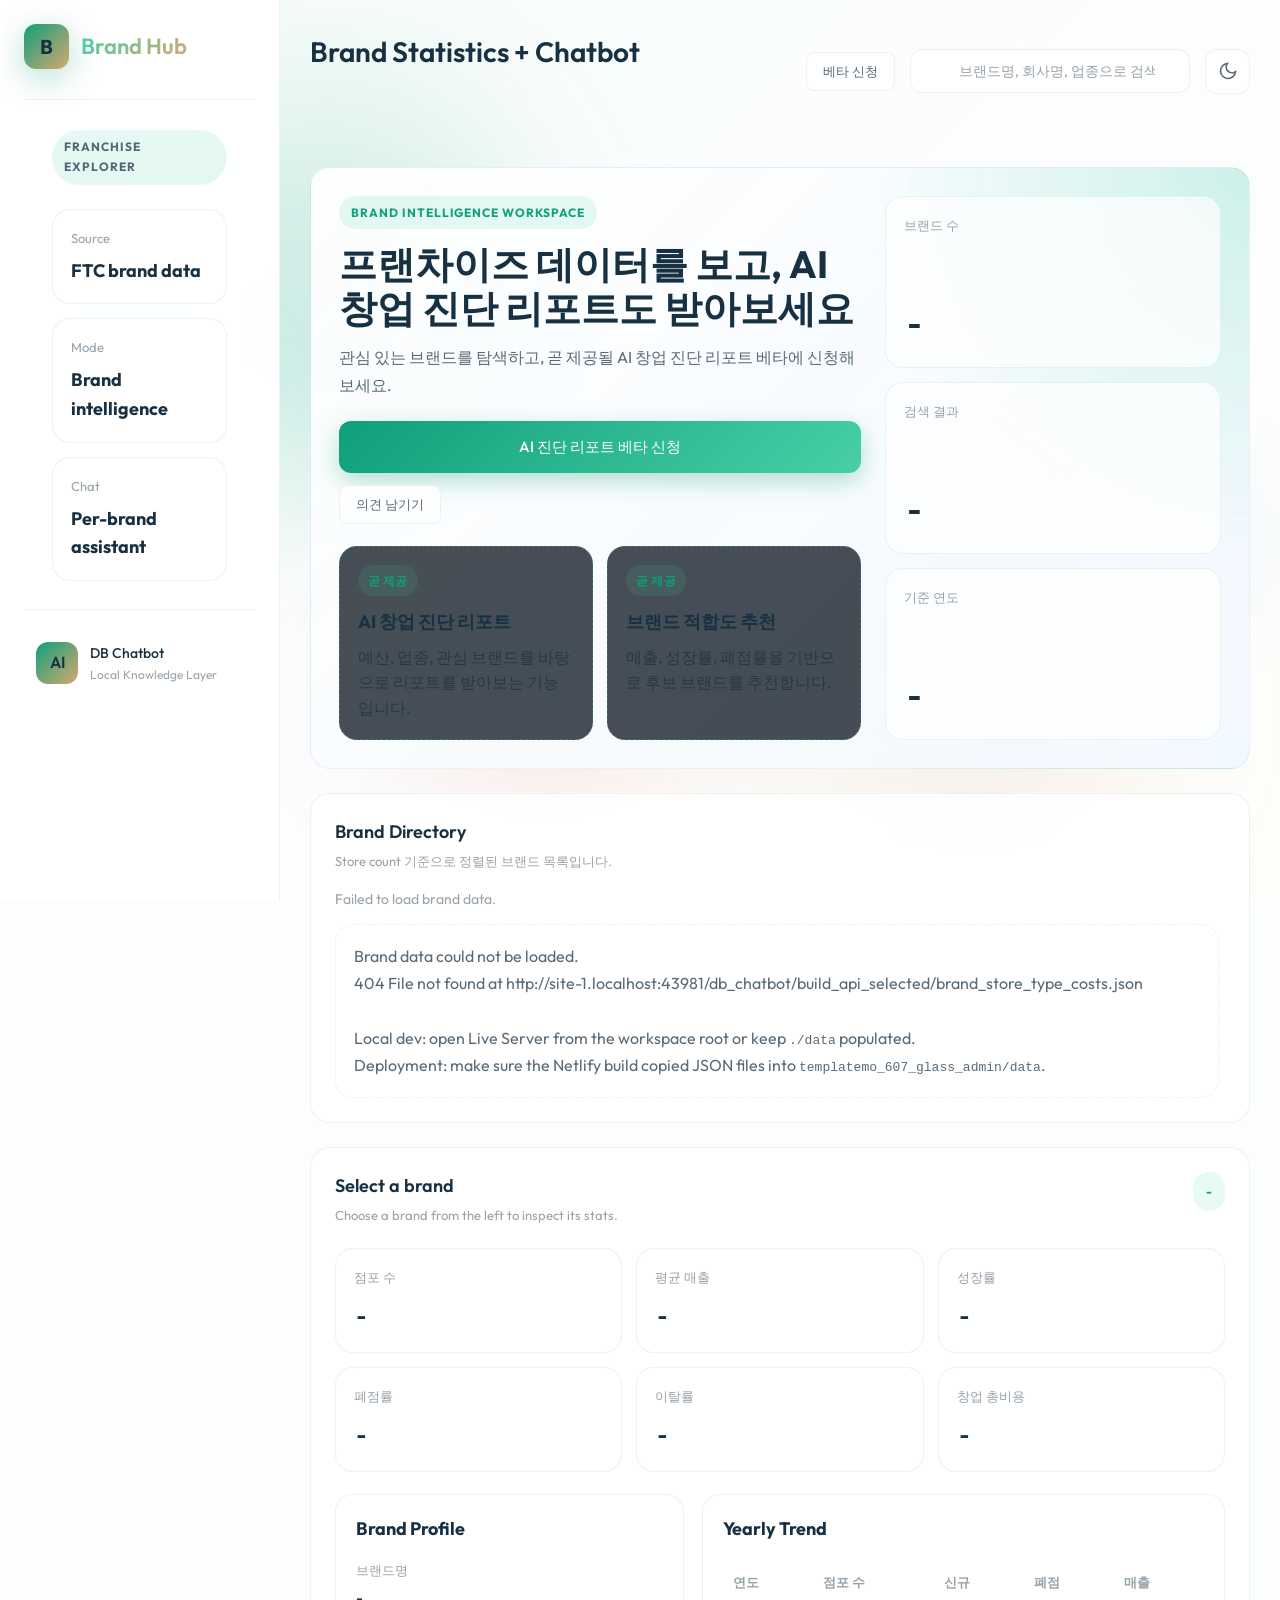
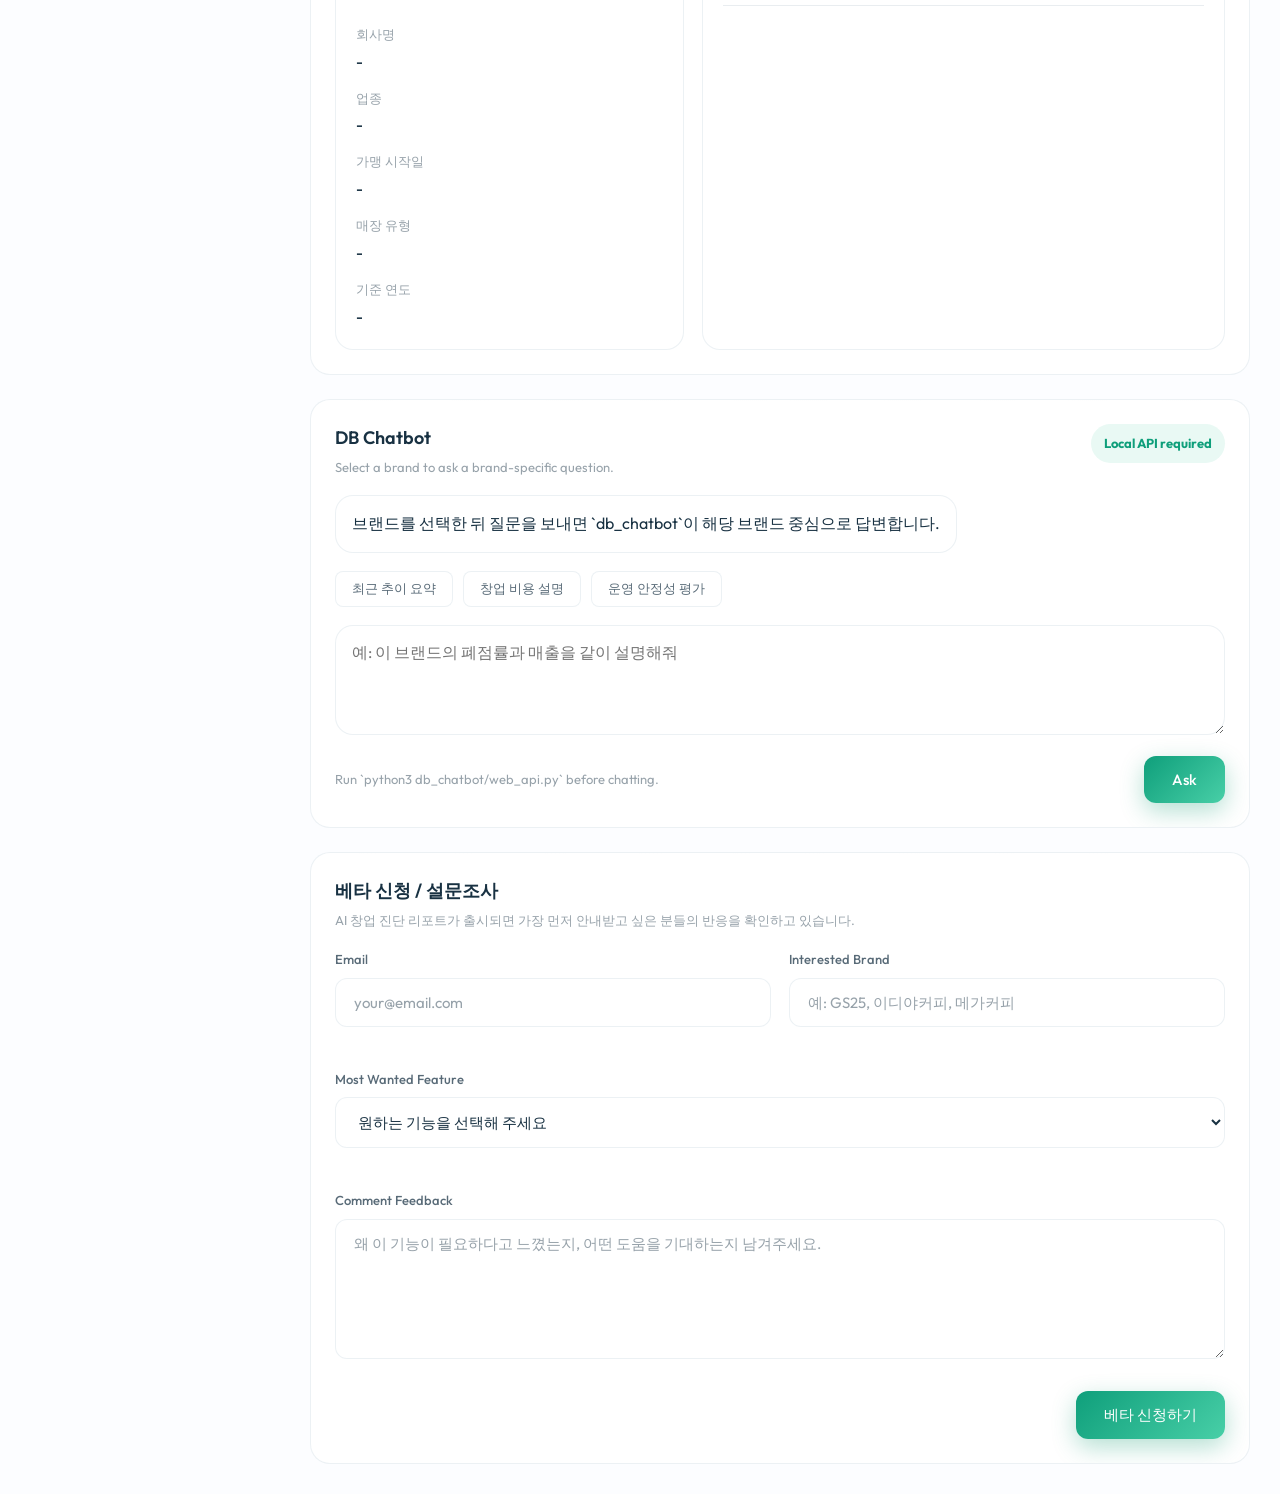
==== commit aa4dffd7: "Remove fake-door wording from hero" ====
--- a/templatemo_607_glass_admin/index.html
+++ b/templatemo_607_glass_admin/index.html
@@ -87,7 +87,7 @@
                     <div class="hub-hero-copy">
                         <span class="hub-kicker">Brand Intelligence Workspace</span>
                         <h2>프랜차이즈 데이터를 보고, AI 창업 진단 리포트도 받아보세요</h2>
-                        <p>관심 있는 브랜드를 탐색하고, 곧 제공될 AI 창업 진단 리포트 베타에 신청해보세요. 실제로 얼마나 많은 사용자가 이 기능을 원하고 어떤 질문을 남기는지 확인하는 fake-door 실험입니다.</p>
+                        <p>관심 있는 브랜드를 탐색하고, 곧 제공될 AI 창업 진단 리포트 베타에 신청해보세요.</p>
                         <div class="hub-hero-actions">
                             <a class="btn btn-primary hero-cta-btn" href="#survey-section">AI 진단 리포트 베타 신청</a>
                             <a class="card-btn hero-secondary-btn" href="#survey-section">의견 남기기</a>
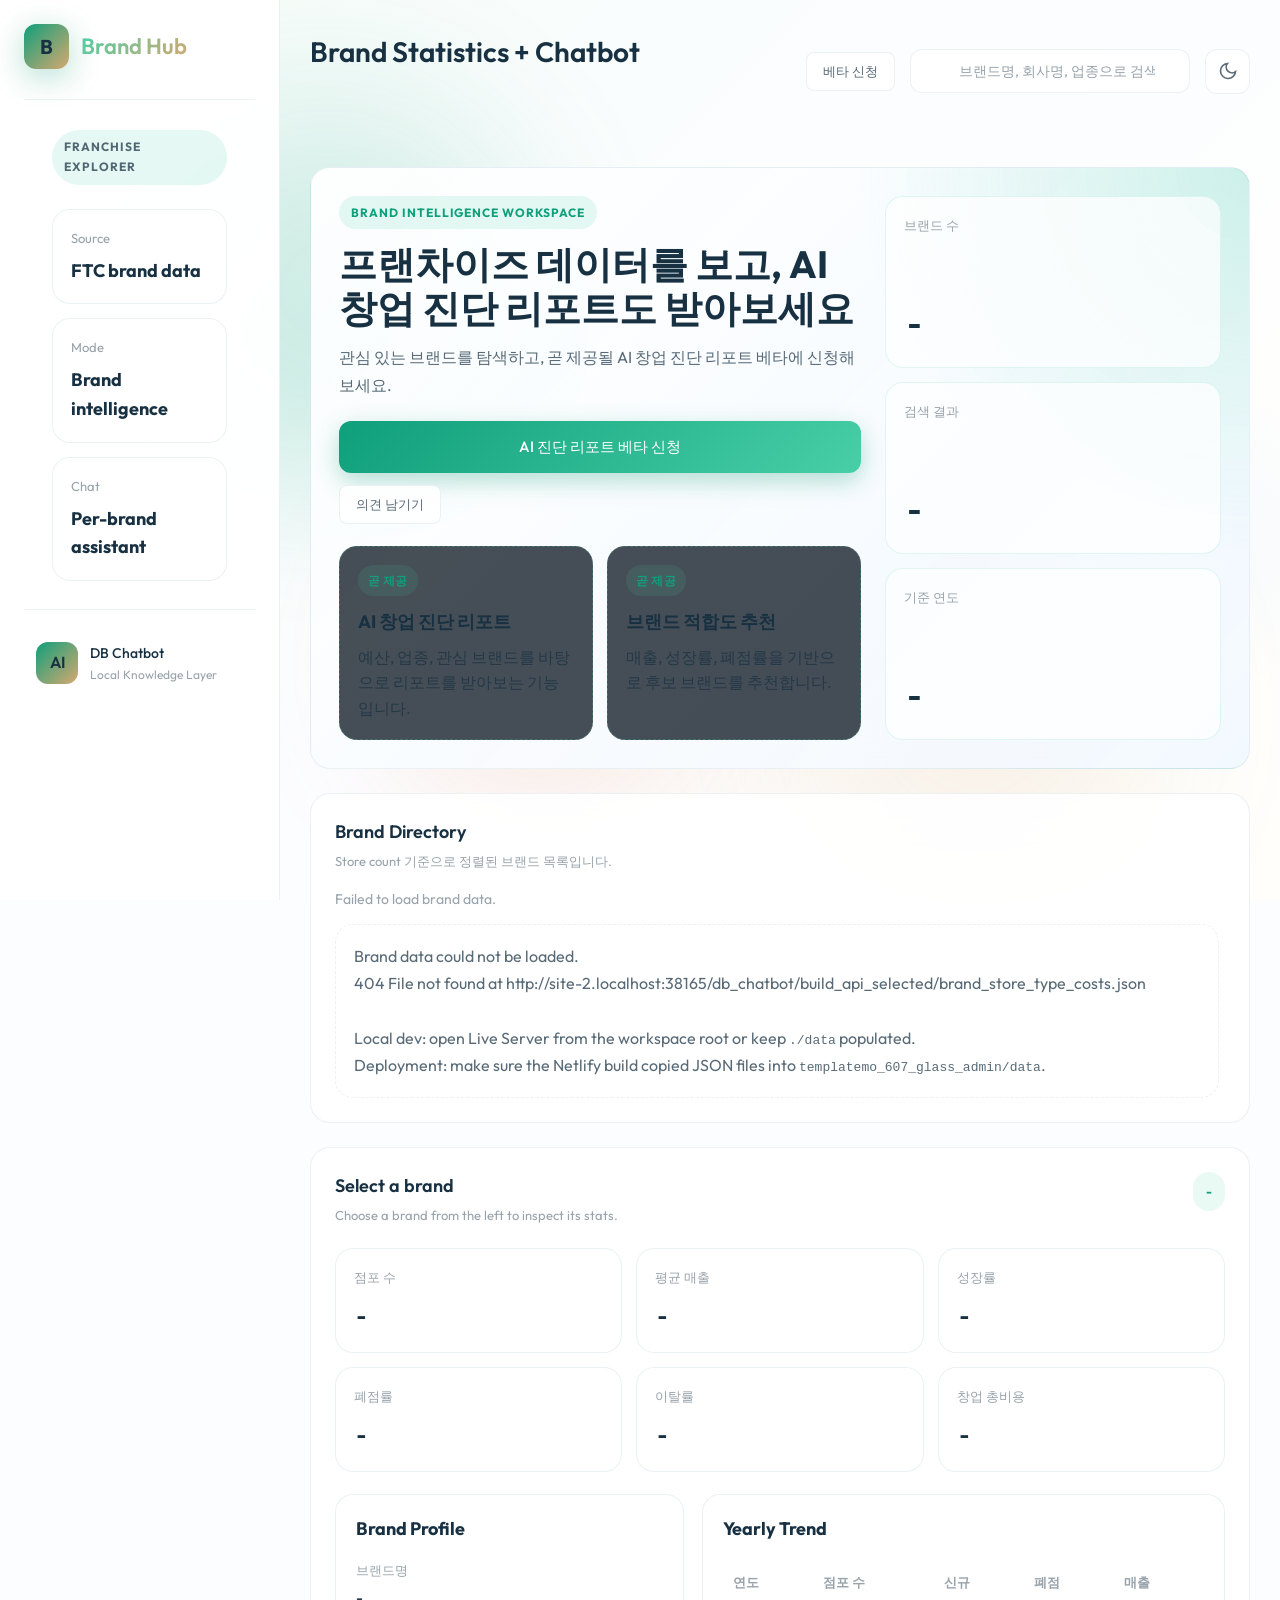
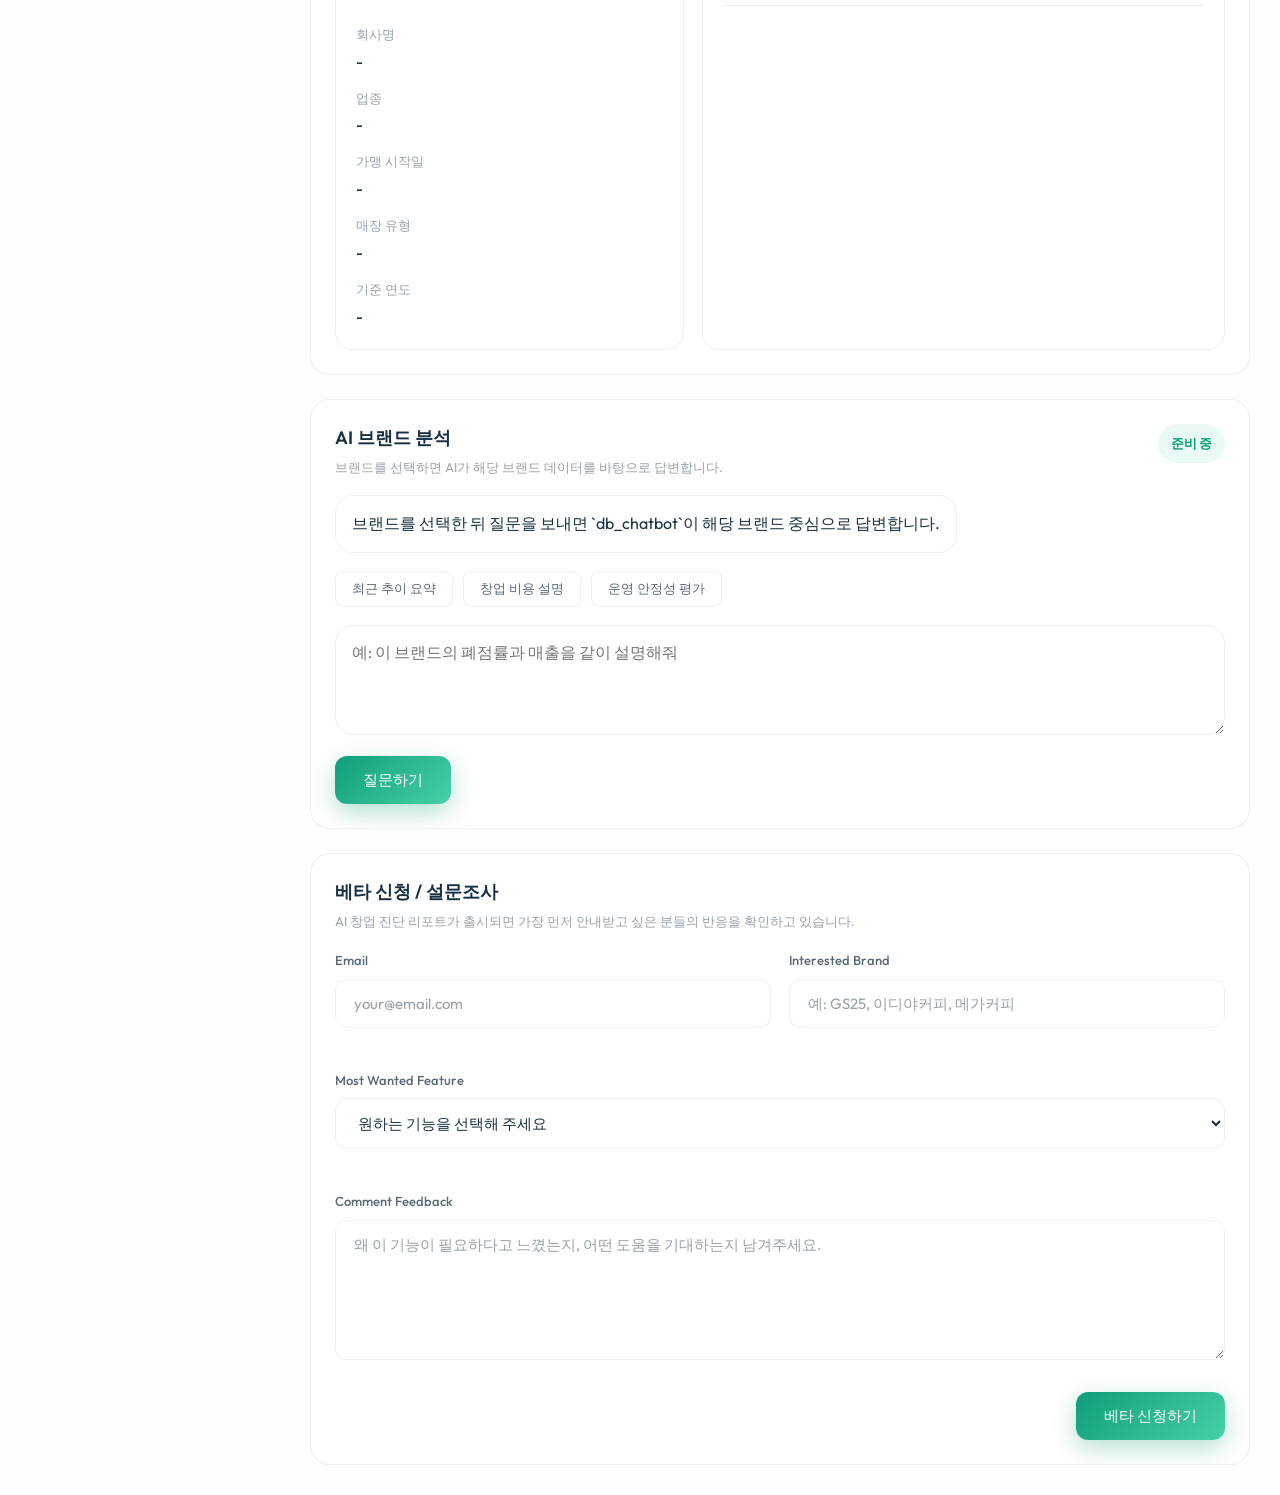
==== commit f71fbb9d: "Migrate backend to FastAPI and improve chatbot UX - Replace stdlib ThreadingHTTPServer with FastAPI " ====
--- a/templatemo_607_glass_admin/index.html
+++ b/templatemo_607_glass_admin/index.html
@@ -208,10 +208,10 @@
                         <section class="glass-card chatbot-panel">
                             <div class="panel-heading">
                                 <div>
-                                    <h2 class="card-title">DB Chatbot</h2>
-                                    <p class="card-subtitle" id="chatbot-subtitle">Select a brand to ask a brand-specific question.</p>
-                                </div>
-                                <span class="chatbot-status" id="chatbot-status">Local API required</span>
+                                    <h2 class="card-title">AI 브랜드 분석</h2>
+                                    <p class="card-subtitle" id="chatbot-subtitle">브랜드를 선택하면 AI가 해당 브랜드 데이터를 바탕으로 답변합니다.</p>
+                                </div>
+                                <span class="chatbot-status" id="chatbot-status">준비 중</span>
                             </div>
 
                             <div class="chatbot-messages" id="chatbot-messages">
@@ -229,8 +229,7 @@
                             <form class="chatbot-form" id="chatbot-form">
                                 <textarea id="chatbot-input" placeholder="예: 이 브랜드의 폐점률과 매출을 같이 설명해줘" rows="3"></textarea>
                                 <div class="chatbot-actions">
-                                    <span class="chatbot-help">Run `python3 db_chatbot/web_api.py` before chatting.</span>
-                                    <button class="btn btn-primary" id="chatbot-send" type="submit" style="width: auto;">Ask</button>
+                                    <button class="btn btn-primary" id="chatbot-send" type="submit" style="width: auto;">질문하기</button>
                                 </div>
                             </form>
                         </section>
@@ -387,7 +386,9 @@
                     ? '추가 질문은 베타 신청 후 이용할 수 있습니다.'
                     : '예: 이 브랜드의 폐점률과 매출을 같이 설명해줘';
                 if (locked) {
-                    els.chatbotStatus.textContent = 'Beta signup required';
+                    els.chatbotStatus.textContent = '베타 신청 필요';
+                } else if (state.surveyUnlockedChat) {
+                    els.chatbotStatus.textContent = '이용 가능';
                 }
             }
 
@@ -614,31 +615,31 @@
                     }
 
                     els.surveySubmit.disabled = true;
-                    els.surveyStatus.textContent = 'Saving your response...';
+                    els.surveyStatus.textContent = '저장 중...';
+
+                    const payload = JSON.stringify({
+                        id: getVisitorId(),
+                        email,
+                        interested_brand: brand,
+                        wanted_feature: interest,
+                        comment,
+                        submitted_at: getTimeStamp()
+                    });
 
                     try {
-                        const payload = JSON.stringify({
-                            id: getVisitorId(),
-                            email,
-                            interested_brand: brand,
-                            wanted_feature: interest,
-                            comment,
-                            submitted_at: getTimeStamp()
-                        });
-
                         await sendSheetInsert(SURVEY_TABLE, payload);
-                        els.surveyStatus.textContent = 'Thanks! Your beta signup has been saved.';
-                        state.surveyUnlockedChat = true;
-                        setChatAvailability();
-                        els.surveyEmail.value = '';
-                        els.surveyBrand.value = '';
-                        els.surveyInterest.value = '';
-                        els.surveyComment.value = '';
                     } catch (error) {
-                        els.surveyStatus.textContent = `Survey save failed: ${error.message}`;
-                    } finally {
-                        els.surveySubmit.disabled = false;
-                    }
+                        console.warn('Survey sheet insert failed:', error.message);
+                    }
+
+                    els.surveyStatus.textContent = '베타 신청이 완료되었습니다. AI 채팅을 계속 이용하실 수 있습니다.';
+                    state.surveyUnlockedChat = true;
+                    setChatAvailability();
+                    els.surveyEmail.value = '';
+                    els.surveyBrand.value = '';
+                    els.surveyInterest.value = '';
+                    els.surveyComment.value = '';
+                    els.surveySubmit.disabled = false;
                 });
             }
 
@@ -858,8 +859,12 @@
                 }
 
                 appendChatMessage('user', query);
-                const loading = appendChatMessage('bot', '답변을 불러오는 중입니다...');
-                els.chatbotStatus.textContent = 'Requesting local API';
+                const loading = appendChatMessage('bot', 'AI가 분석 중입니다...');
+                els.chatbotStatus.textContent = 'AI 분석 중...';
+
+                const coldStartTimer = setTimeout(() => {
+                    loading.innerHTML = '<p>서버가 처음 시작되고 있습니다. 20~30초 정도 기다려 주세요...</p>';
+                }, 12000);
 
                 try {
                     const response = await fetch(CHAT_API_URL, {
@@ -873,6 +878,7 @@
                         })
                     });
 
+                    clearTimeout(coldStartTimer);
                     const payload = await response.json();
                     if (!response.ok) {
                         throw new Error(payload.error || 'Chat API request failed.');
@@ -883,11 +889,12 @@
                         state.freeQuestionUsed = true;
                         showChatLimitNotice();
                     } else {
-                        els.chatbotStatus.textContent = 'Connected';
+                        els.chatbotStatus.textContent = '응답 완료';
                     }
                 } catch (error) {
-                    loading.innerHTML = `<p>AI 진단 기능이 현재 혼잡합니다.<br>질문 내용을 베타 신청과 함께 남겨주시면 우선적으로 안내드릴게요.</p>`;
-                    els.chatbotStatus.textContent = 'Beta signup recommended';
+                    clearTimeout(coldStartTimer);
+                    loading.innerHTML = `<p>AI 응답에 실패했습니다.<br>질문 내용을 베타 신청과 함께 남겨주시면 우선적으로 안내드릴게요.</p>`;
+                    els.chatbotStatus.textContent = '연결 실패';
                     triggerChatFallback(query);
                 }
             }
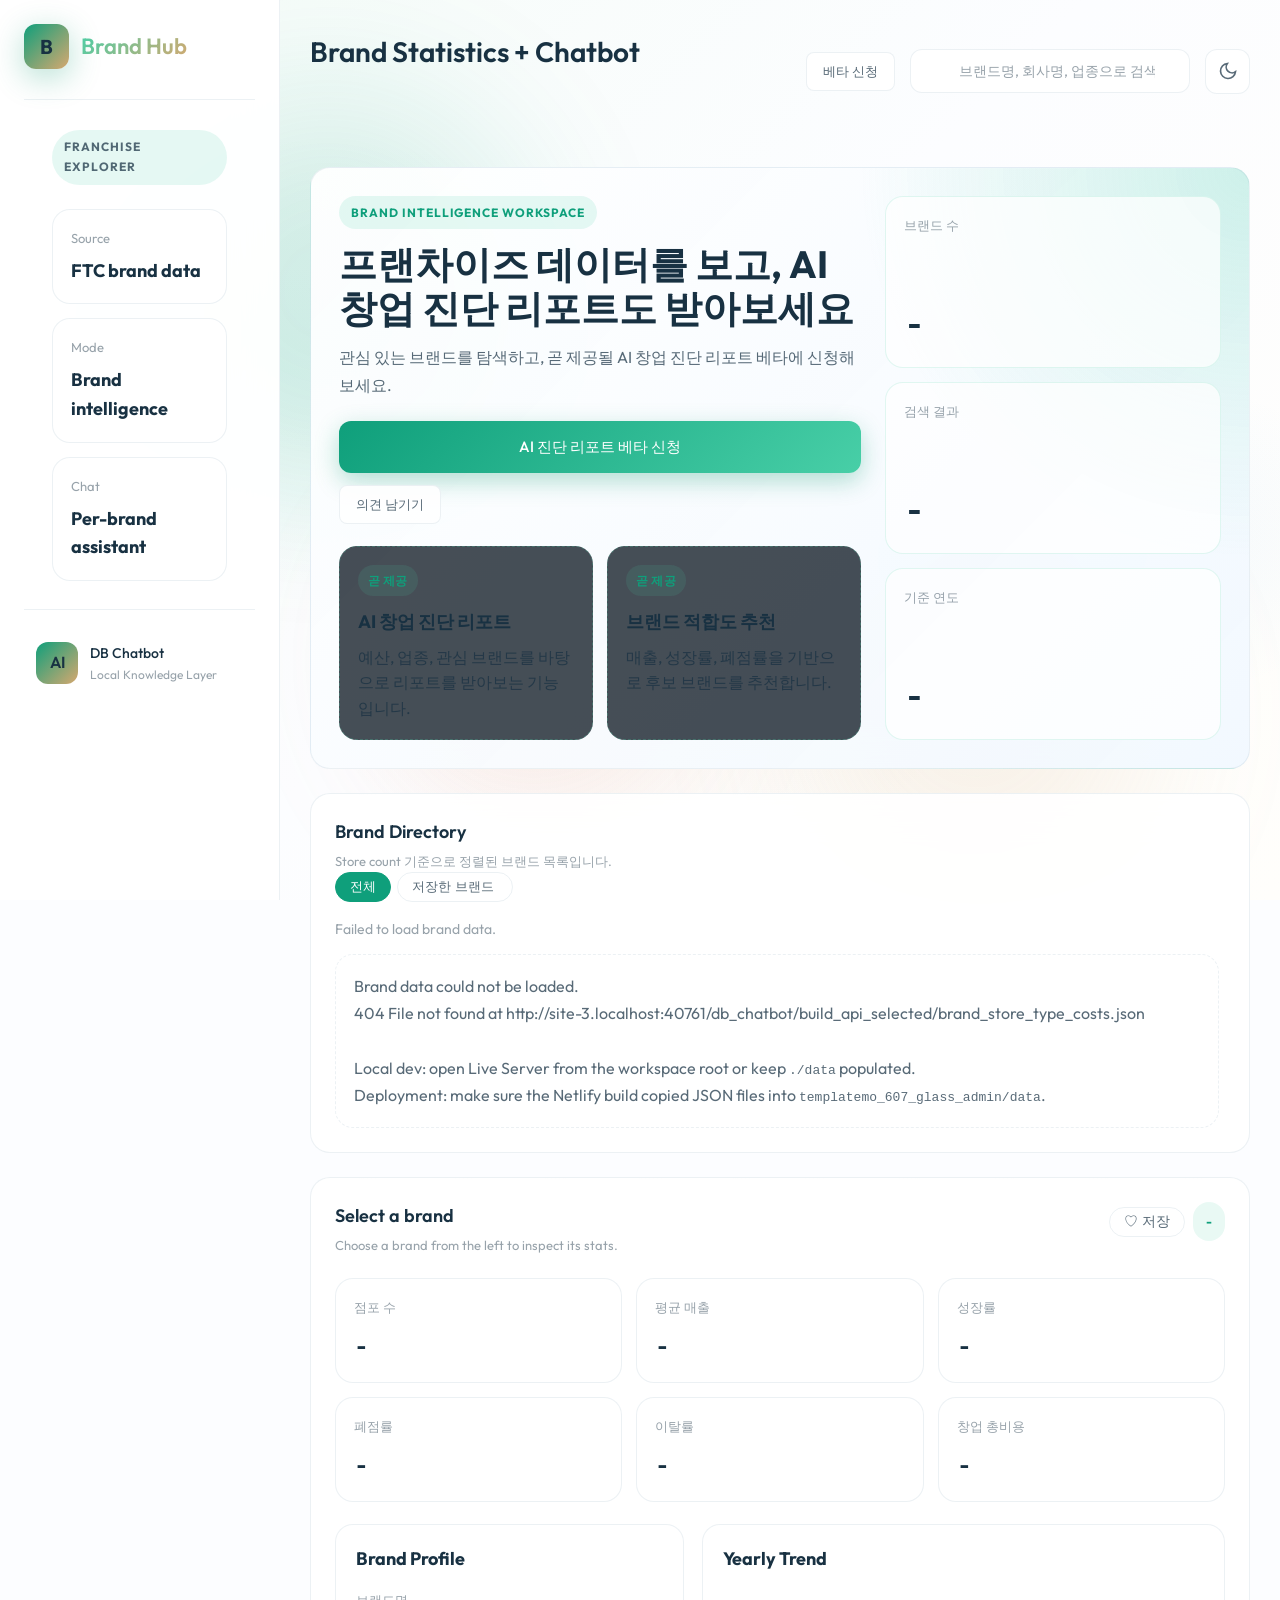
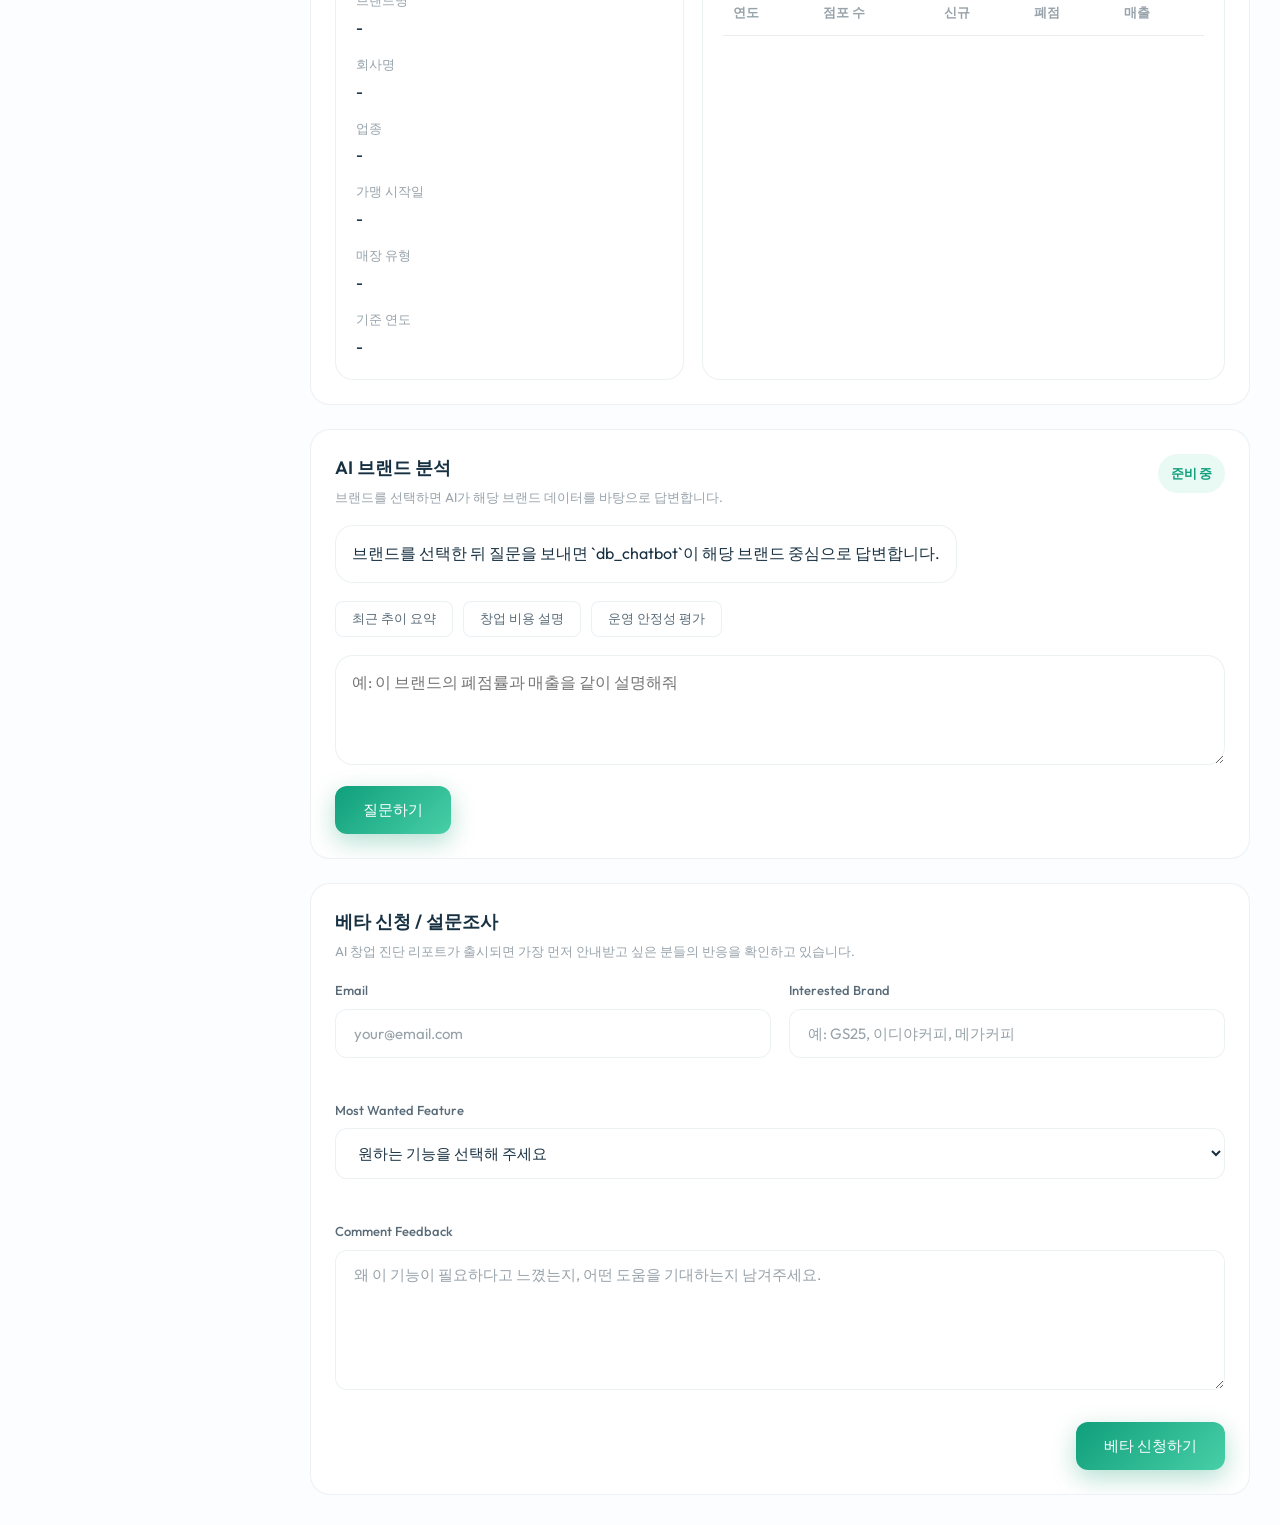
==== commit 5aa7f8d9: "Add brand save/favorites and onboarding modal - Heart button on each brand list item and detail pane" ====
--- a/templatemo_607_glass_admin/index.html
+++ b/templatemo_607_glass_admin/index.html
@@ -9,6 +9,71 @@
     <link rel="preconnect" href="https://fonts.gstatic.com" crossorigin>
     <link href="https://fonts.googleapis.com/css2?family=Outfit:wght@300;400;500;600;700&family=Space+Mono:wght@400;700&display=swap" rel="stylesheet">
     <link rel="stylesheet" href="templatemo-glass-admin-style.css">
+    <style>
+        /* --- Onboarding Modal --- */
+        .onboarding-overlay {
+            position: fixed; inset: 0; z-index: 1000;
+            background: rgba(0,0,0,0.45); backdrop-filter: blur(6px);
+            display: flex; align-items: center; justify-content: center;
+            padding: 24px;
+        }
+        .onboarding-overlay.hidden { display: none; }
+        .onboarding-card {
+            background: var(--glass-bg); border: 1px solid var(--glass-border);
+            border-radius: var(--border-radius); padding: 36px;
+            max-width: 520px; width: 100%;
+            box-shadow: 0 24px 60px rgba(0,0,0,0.15);
+        }
+        .onboarding-card h2 { font-size: 1.25rem; margin-bottom: 8px; }
+        .onboarding-card > p { color: var(--text-secondary); font-size: 0.9rem; margin-bottom: 28px; }
+        .onboarding-field { margin-bottom: 24px; }
+        .onboarding-field label { display: block; font-size: 0.85rem; font-weight: 600; color: var(--text-secondary); margin-bottom: 10px; }
+        .onboarding-chips { display: flex; flex-wrap: wrap; gap: 8px; }
+        .chip {
+            padding: 7px 14px; border-radius: 20px; font-size: 0.85rem;
+            border: 1.5px solid var(--glass-border); background: transparent;
+            color: var(--text-primary); cursor: pointer; transition: all 0.2s;
+        }
+        .chip:hover { border-color: var(--emerald); color: var(--emerald); }
+        .chip.selected { background: var(--emerald); border-color: var(--emerald); color: #fff; }
+        .onboarding-actions { display: flex; align-items: center; gap: 16px; margin-top: 28px; }
+        .onboarding-skip { background: none; border: none; color: var(--text-muted); font-size: 0.85rem; cursor: pointer; }
+        .onboarding-skip:hover { color: var(--text-secondary); }
+        .onboarding-pref-badge {
+            display: inline-flex; align-items: center; gap: 6px;
+            font-size: 0.78rem; color: var(--text-muted); margin-left: 8px;
+        }
+        .onboarding-pref-badge button { background: none; border: none; cursor: pointer; color: var(--text-muted); font-size: 0.85rem; }
+        .onboarding-pref-badge button:hover { color: var(--danger); }
+
+        /* --- Filter Tabs --- */
+        .brand-list-tabs { display: flex; gap: 6px; margin-bottom: 10px; }
+        .tab-btn {
+            padding: 5px 14px; border-radius: 16px; font-size: 0.82rem; font-weight: 500;
+            border: 1.5px solid var(--glass-border); background: transparent;
+            color: var(--text-secondary); cursor: pointer; transition: all 0.2s;
+        }
+        .tab-btn.active { background: var(--emerald); border-color: var(--emerald); color: #fff; }
+        .tab-btn .tab-count { font-size: 0.75rem; opacity: 0.85; margin-left: 4px; }
+
+        /* --- Save Button --- */
+        .save-brand-btn {
+            background: none; border: 1.5px solid var(--glass-border); border-radius: 20px;
+            padding: 5px 14px; font-size: 0.85rem; cursor: pointer; color: var(--text-secondary);
+            transition: all 0.2s; white-space: nowrap;
+        }
+        .save-brand-btn:hover { border-color: var(--coral); color: var(--coral); }
+        .save-brand-btn.saved { background: var(--coral); border-color: var(--coral); color: #fff; }
+        .brand-item-save {
+            background: none; border: none; cursor: pointer; font-size: 1rem;
+            color: var(--text-muted); padding: 2px 4px; line-height: 1;
+            transition: color 0.15s; flex-shrink: 0;
+        }
+        .brand-item-save:hover { color: var(--coral); }
+        .brand-item-save.saved { color: var(--coral); }
+        .brand-list-item-head { display: flex; justify-content: space-between; align-items: center; }
+        .brand-list-item-head-left { display: flex; align-items: center; gap: 6px; }
+    </style>
 </head>
 <body>
     <div class="background"></div>
@@ -129,8 +194,13 @@
                                 <p class="card-subtitle">Store count 기준으로 정렬된 브랜드 목록입니다.</p>
                             </div>
                         </div>
+                        <div class="brand-list-tabs">
+                            <button class="tab-btn active" id="tab-all">전체</button>
+                            <button class="tab-btn" id="tab-saved">저장한 브랜드<span class="tab-count" id="saved-tab-count"></span></button>
+                        </div>
                         <div class="brand-list-meta">
                             <span id="brand-list-status">Loading data...</span>
+                            <span id="pref-badge"></span>
                         </div>
                         <div class="brand-list" id="brand-list"></div>
                     </section>
@@ -142,7 +212,10 @@
                                     <h2 class="card-title" id="brand-detail-name">Select a brand</h2>
                                     <p class="card-subtitle" id="brand-detail-company">Choose a brand from the left to inspect its stats.</p>
                                 </div>
-                                <span class="brand-category-pill" id="brand-detail-category">-</span>
+                                <div style="display:flex;align-items:center;gap:8px;">
+                                    <button class="save-brand-btn" id="detail-save-btn" type="button">♡ 저장</button>
+                                    <span class="brand-category-pill" id="brand-detail-category">-</span>
+                                </div>
                             </div>
 
                             <div class="brand-summary-grid">
@@ -277,6 +350,32 @@
                 </section>
             </section>
         </main>
+    </div>
+
+    <!-- Onboarding Modal -->
+    <div class="onboarding-overlay hidden" id="onboarding-modal">
+        <div class="onboarding-card">
+            <h2>맞춤 브랜드를 추천해 드릴게요</h2>
+            <p>관심 업종과 예산을 선택하면 딱 맞는 프랜차이즈 브랜드를 보여드립니다.</p>
+            <div class="onboarding-field">
+                <label>관심 업종 (복수 선택 가능)</label>
+                <div class="onboarding-chips" id="onboarding-category-chips"></div>
+            </div>
+            <div class="onboarding-field">
+                <label>창업 예산</label>
+                <div class="onboarding-chips" id="onboarding-budget-chips">
+                    <button class="chip" data-budget-min="0" data-budget-max="50000000">5천만원 미만</button>
+                    <button class="chip" data-budget-min="50000000" data-budget-max="100000000">5천만~1억</button>
+                    <button class="chip" data-budget-min="100000000" data-budget-max="300000000">1억~3억</button>
+                    <button class="chip" data-budget-min="300000000" data-budget-max="500000000">3억~5억</button>
+                    <button class="chip" data-budget-min="500000000" data-budget-max="999999999999">5억 이상</button>
+                </div>
+            </div>
+            <div class="onboarding-actions">
+                <button class="btn btn-primary" id="onboarding-submit" style="width:auto;">맞춤 브랜드 보기</button>
+                <button class="onboarding-skip" id="onboarding-skip">건너뛰기</button>
+            </div>
+        </div>
     </div>
 
     <button class="mobile-menu-toggle">
@@ -328,7 +427,10 @@
                 visitorLogSent: false,
                 visitorIp: 'unknown',
                 freeQuestionUsed: false,
-                surveyUnlockedChat: false
+                surveyUnlockedChat: false,
+                savedBrands: new Set(JSON.parse(localStorage.getItem('brandhub_saved') || '[]')),
+                showSaved: false,
+                userPrefs: JSON.parse(localStorage.getItem('brandhub_prefs') || 'null')
             };
 
             const els = {
@@ -365,7 +467,10 @@
                 surveyInterest: document.getElementById('survey-interest'),
                 surveyComment: document.getElementById('survey-comment'),
                 surveyStatus: document.getElementById('survey-status'),
-                surveySubmit: document.getElementById('survey-submit')
+                surveySubmit: document.getElementById('survey-submit'),
+                detailSaveBtn: document.getElementById('detail-save-btn'),
+                savedTabCount: document.getElementById('saved-tab-count'),
+                prefBadge: document.getElementById('pref-badge')
             };
 
             function scrollToSurvey() {
@@ -746,14 +851,28 @@
                 els.list.innerHTML = '';
                 const fragment = document.createDocumentFragment();
 
-                state.filteredBrands.slice(0, 120).forEach((brand) => {
+                const displayList = state.showSaved
+                    ? state.filteredBrands.filter((b) => state.savedBrands.has(b.brandId))
+                    : state.filteredBrands;
+
+                displayList.slice(0, 120).forEach((brand) => {
+                    const saved = state.savedBrands.has(brand.brandId);
+                    const item = document.createElement('div');
+                    item.className = 'brand-list-item-wrapper';
+                    item.style.position = 'relative';
+
                     const button = document.createElement('button');
                     button.type = 'button';
                     button.className = `brand-list-item${state.selectedBrand && state.selectedBrand.brandId === brand.brandId ? ' active' : ''}`;
                     button.innerHTML = `
                         <div class="brand-list-item-head">
-                            <strong>${brand.brandName}</strong>
-                            <span>${brand.latestStats ? brand.latestStats.year : '-'}</span>
+                            <div class="brand-list-item-head-left">
+                                <strong>${brand.brandName}</strong>
+                            </div>
+                            <div style="display:flex;align-items:center;gap:6px;">
+                                <span>${brand.latestStats ? brand.latestStats.year : '-'}</span>
+                                <button class="brand-item-save ${saved ? 'saved' : ''}" data-brand-id="${brand.brandId}" title="${saved ? '저장 취소' : '브랜드 저장'}">${saved ? '♥' : '♡'}</button>
+                            </div>
                         </div>
                         <p>${brand.companyName || '회사 정보 없음'}</p>
                         <div class="brand-list-item-meta">
@@ -761,19 +880,29 @@
                             <span>점포 ${formatNumber(brand.latestStats?.store_count)}</span>
                         </div>
                     `;
-                    button.addEventListener('click', () => {
+                    button.addEventListener('click', (e) => {
+                        if (e.target.closest('.brand-item-save')) return;
                         state.selectedBrand = brand;
                         renderBrandList();
                         renderBrandDetail();
                         resetChatMessages();
                     });
+                    button.querySelector('.brand-item-save').addEventListener('click', (e) => {
+                        e.stopPropagation();
+                        toggleSaveBrand(brand.brandId);
+                    });
                     fragment.appendChild(button);
                 });
 
                 els.list.appendChild(fragment);
-                els.listStatus.textContent = `${formatNumber(state.filteredBrands.length)} brands shown`;
+
+                const savedCount = state.savedBrands.size;
+                els.savedTabCount.textContent = savedCount ? ` (${savedCount})` : '';
+                els.listStatus.textContent = state.showSaved
+                    ? `저장한 브랜드 ${formatNumber(displayList.length)}개`
+                    : `${formatNumber(displayList.length)}개 브랜드`;
                 els.summaryBrandCount.textContent = formatNumber(state.brands.length);
-                els.summaryFilterCount.textContent = formatNumber(state.filteredBrands.length);
+                els.summaryFilterCount.textContent = formatNumber(displayList.length);
                 els.summaryLatestYear.textContent = formatNumber(state.selectedBrand?.latestStats?.year || state.brands[0]?.latestStats?.year);
             }
 
@@ -808,25 +937,34 @@
                         <td>${formatKRW(row.avg_sales_krw)}</td>
                     </tr>
                 `).join('');
+
+                updateDetailSaveButton();
             }
 
             function applyFilter() {
                 const keyword = state.searchText.trim().toLowerCase();
-                if (!keyword) {
-                    state.filteredBrands = state.brands;
-                } else {
-                    state.filteredBrands = state.brands.filter((brand) => {
-                        const haystack = [
-                            brand.brandName,
-                            brand.companyName,
-                            brand.categoryMain,
-                            brand.categorySub
-                        ].join(' ').toLowerCase();
+                let base = state.brands;
+
+                if (state.userPrefs) {
+                    const { categories, budgetMin, budgetMax } = state.userPrefs;
+                    base = base.filter((brand) => {
+                        const catMatch = !categories.length || categories.includes(brand.categoryMain);
+                        const cost = brand.startupCost;
+                        const budgetMatch = budgetMin === null || cost === null || (cost >= budgetMin && cost <= budgetMax);
+                        return catMatch && budgetMatch;
+                    });
+                }
+
+                if (keyword) {
+                    base = base.filter((brand) => {
+                        const haystack = [brand.brandName, brand.companyName, brand.categoryMain, brand.categorySub].join(' ').toLowerCase();
                         return haystack.includes(keyword);
                     });
                 }
 
-                if (!state.selectedBrand || !state.filteredBrands.some((brand) => brand.brandId === state.selectedBrand.brandId)) {
+                state.filteredBrands = base;
+
+                if (!state.selectedBrand || !state.filteredBrands.some((b) => b.brandId === state.selectedBrand.brandId)) {
                     state.selectedBrand = state.filteredBrands[0] || state.brands[0] || null;
                 }
 
@@ -899,6 +1037,94 @@
                 }
             }
 
+            function toggleSaveBrand(brandId) {
+                if (state.savedBrands.has(brandId)) {
+                    state.savedBrands.delete(brandId);
+                } else {
+                    state.savedBrands.add(brandId);
+                }
+                localStorage.setItem('brandhub_saved', JSON.stringify([...state.savedBrands]));
+                renderBrandList();
+                updateDetailSaveButton();
+            }
+
+            function updateDetailSaveButton() {
+                if (!els.detailSaveBtn || !state.selectedBrand) return;
+                const saved = state.savedBrands.has(state.selectedBrand.brandId);
+                els.detailSaveBtn.textContent = saved ? '♥ 저장됨' : '♡ 저장';
+                els.detailSaveBtn.classList.toggle('saved', saved);
+            }
+
+            function showOnboardingModal() {
+                const modal = document.getElementById('onboarding-modal');
+                if (!modal) return;
+
+                const categories = [...new Set(state.brands.map((b) => b.categoryMain).filter(Boolean))].sort();
+                const chipContainer = document.getElementById('onboarding-category-chips');
+                chipContainer.innerHTML = '';
+                categories.forEach((cat) => {
+                    const btn = document.createElement('button');
+                    btn.className = 'chip';
+                    btn.textContent = cat;
+                    btn.addEventListener('click', () => btn.classList.toggle('selected'));
+                    chipContainer.appendChild(btn);
+                });
+
+                document.querySelectorAll('#onboarding-budget-chips .chip').forEach((btn) => {
+                    btn.addEventListener('click', () => {
+                        document.querySelectorAll('#onboarding-budget-chips .chip').forEach((b) => b.classList.remove('selected'));
+                        btn.classList.add('selected');
+                    });
+                });
+
+                document.getElementById('onboarding-submit').onclick = () => {
+                    const selectedCats = [...chipContainer.querySelectorAll('.chip.selected')].map((b) => b.textContent);
+                    const budgetBtn = document.querySelector('#onboarding-budget-chips .chip.selected');
+                    const prefs = {
+                        categories: selectedCats,
+                        budgetMin: budgetBtn ? Number(budgetBtn.dataset.budgetMin) : null,
+                        budgetMax: budgetBtn ? Number(budgetBtn.dataset.budgetMax) : null,
+                        label: [
+                            selectedCats.length ? selectedCats.join(', ') : null,
+                            budgetBtn ? budgetBtn.textContent : null
+                        ].filter(Boolean).join(' · ')
+                    };
+                    state.userPrefs = prefs;
+                    localStorage.setItem('brandhub_prefs', JSON.stringify(prefs));
+                    localStorage.setItem('brandhub_onboarded', '1');
+                    modal.classList.add('hidden');
+                    applyFilter();
+                    updatePrefBadge();
+                };
+
+                document.getElementById('onboarding-skip').onclick = () => {
+                    localStorage.setItem('brandhub_onboarded', '1');
+                    modal.classList.add('hidden');
+                };
+
+                modal.classList.remove('hidden');
+            }
+
+            function updatePrefBadge() {
+                if (!els.prefBadge) return;
+                if (!state.userPrefs || !state.userPrefs.label) {
+                    els.prefBadge.innerHTML = '';
+                    return;
+                }
+                els.prefBadge.innerHTML = `
+                    <span class="onboarding-pref-badge">
+                        · ${state.userPrefs.label}
+                        <button title="필터 초기화" id="clear-pref-btn">✕</button>
+                    </span>`;
+                document.getElementById('clear-pref-btn').addEventListener('click', () => {
+                    state.userPrefs = null;
+                    localStorage.removeItem('brandhub_prefs');
+                    localStorage.removeItem('brandhub_onboarded');
+                    els.prefBadge.innerHTML = '';
+                    applyFilter();
+                });
+            }
+
             async function loadData() {
                 try {
                     const [master, yearStats, costs] = await Promise.all([
@@ -911,10 +1137,15 @@
                     state.filteredBrands = state.brands;
                     state.selectedBrand = state.brands[0] || null;
 
-                    renderBrandList();
-                    renderBrandDetail();
+                    updatePrefBadge();
+                    applyFilter();
                     if (state.selectedBrand) {
                         resetChatMessages();
+                        updateDetailSaveButton();
+                    }
+
+                    if (!localStorage.getItem('brandhub_onboarded')) {
+                        showOnboardingModal();
                     }
                 } catch (error) {
                     els.listStatus.textContent = 'Failed to load brand data.';
@@ -925,6 +1156,24 @@
             els.search.addEventListener('input', (event) => {
                 state.searchText = event.target.value;
                 applyFilter();
+            });
+
+            document.getElementById('tab-all').addEventListener('click', () => {
+                state.showSaved = false;
+                document.getElementById('tab-all').classList.add('active');
+                document.getElementById('tab-saved').classList.remove('active');
+                renderBrandList();
+            });
+
+            document.getElementById('tab-saved').addEventListener('click', () => {
+                state.showSaved = true;
+                document.getElementById('tab-saved').classList.add('active');
+                document.getElementById('tab-all').classList.remove('active');
+                renderBrandList();
+            });
+
+            els.detailSaveBtn.addEventListener('click', () => {
+                if (state.selectedBrand) toggleSaveBrand(state.selectedBrand.brandId);
             });
 
             els.chatbotForm.addEventListener('submit', async (event) => {
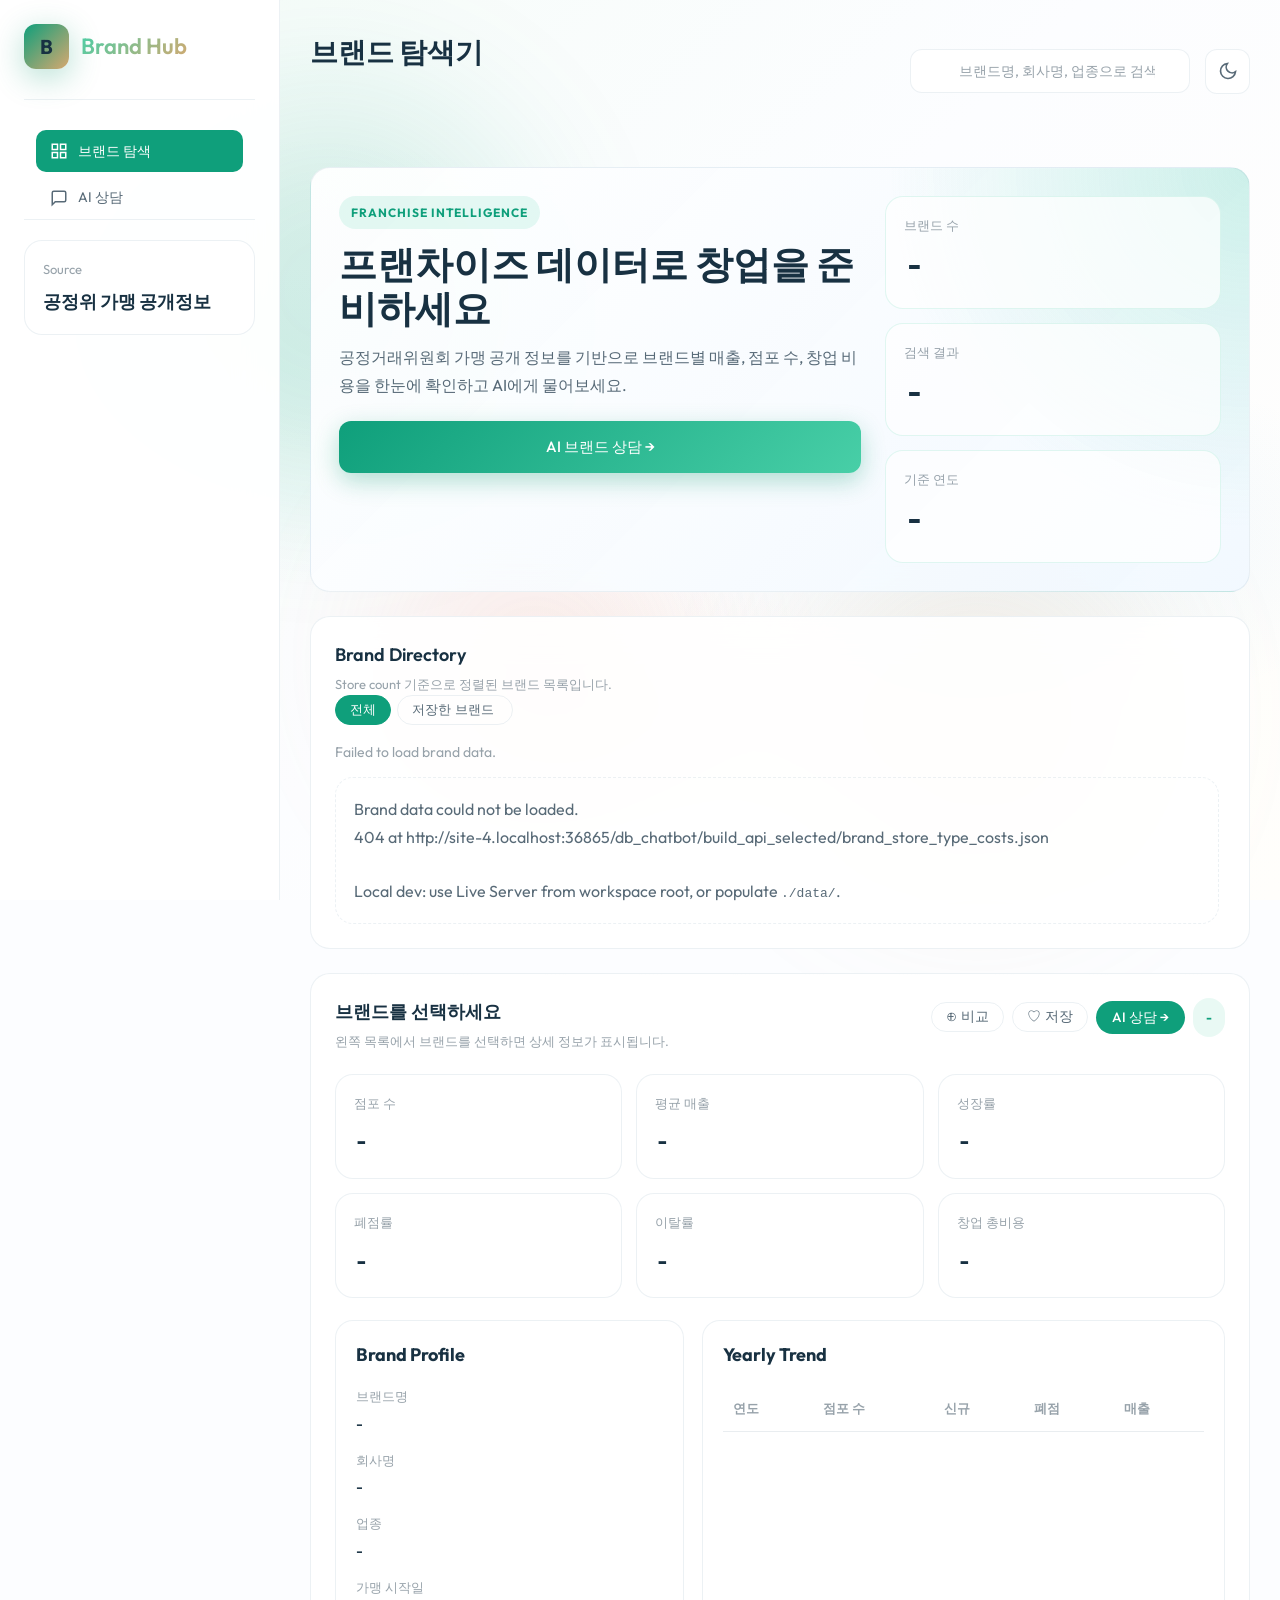
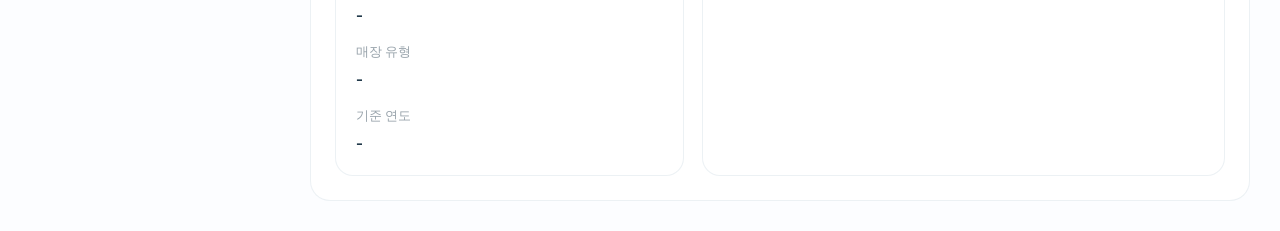
==== commit fb759cd0: "Split into multi-page app: brand discovery + AI chat - index.html: removed beta gate/survey, removed" ====
--- a/templatemo_607_glass_admin/index.html
+++ b/templatemo_607_glass_admin/index.html
@@ -3,26 +3,35 @@
 <head>
     <meta charset="UTF-8">
     <meta name="viewport" content="width=device-width, initial-scale=1.0">
-    <title>Brand Intelligence Hub</title>
-    <meta name="description" content="Single-page brand statistics and DB chatbot experience powered by local franchise data.">
+    <title>브랜드 탐색기 — Brand Hub</title>
+    <meta name="description" content="프랜차이즈 공개 데이터를 기반으로 브랜드를 탐색하고 창업을 준비하세요.">
     <link rel="preconnect" href="https://fonts.googleapis.com">
     <link rel="preconnect" href="https://fonts.gstatic.com" crossorigin>
     <link href="https://fonts.googleapis.com/css2?family=Outfit:wght@300;400;500;600;700&family=Space+Mono:wght@400;700&display=swap" rel="stylesheet">
     <link rel="stylesheet" href="templatemo-glass-admin-style.css">
     <style>
+        /* --- Sidebar Nav --- */
+        .sidebar-nav { display: flex; flex-direction: column; gap: 4px; padding: 0 12px; margin-top: 8px; }
+        .sidebar-nav-item {
+            display: flex; align-items: center; gap: 10px;
+            padding: 10px 14px; border-radius: 10px; font-size: 0.875rem;
+            color: var(--text-secondary); text-decoration: none; transition: all 0.2s;
+        }
+        .sidebar-nav-item:hover { background: var(--glass-border); color: var(--text-primary); }
+        .sidebar-nav-item.active { background: var(--emerald); color: #fff; }
+        .sidebar-nav-item svg { flex-shrink: 0; }
+
         /* --- Onboarding Modal --- */
         .onboarding-overlay {
             position: fixed; inset: 0; z-index: 1000;
             background: rgba(0,0,0,0.45); backdrop-filter: blur(6px);
-            display: flex; align-items: center; justify-content: center;
-            padding: 24px;
+            display: flex; align-items: center; justify-content: center; padding: 24px;
         }
         .onboarding-overlay.hidden { display: none; }
         .onboarding-card {
             background: var(--glass-bg); border: 1px solid var(--glass-border);
             border-radius: var(--border-radius); padding: 36px;
-            max-width: 520px; width: 100%;
-            box-shadow: 0 24px 60px rgba(0,0,0,0.15);
+            max-width: 520px; width: 100%; box-shadow: 0 24px 60px rgba(0,0,0,0.15);
         }
         .onboarding-card h2 { font-size: 1.25rem; margin-bottom: 8px; }
         .onboarding-card > p { color: var(--text-secondary); font-size: 0.9rem; margin-bottom: 28px; }
@@ -44,7 +53,7 @@
             font-size: 0.78rem; color: var(--text-muted); margin-left: 8px;
         }
         .onboarding-pref-badge button { background: none; border: none; cursor: pointer; color: var(--text-muted); font-size: 0.85rem; }
-        .onboarding-pref-badge button:hover { color: var(--danger); }
+        .onboarding-pref-badge button:hover { color: var(--danger, #ef4444); }
 
         /* --- Filter Tabs --- */
         .brand-list-tabs { display: flex; gap: 6px; margin-bottom: 10px; }
@@ -73,6 +82,68 @@
         .brand-item-save.saved { color: var(--coral); }
         .brand-list-item-head { display: flex; justify-content: space-between; align-items: center; }
         .brand-list-item-head-left { display: flex; align-items: center; gap: 6px; }
+
+        /* --- Compare Feature --- */
+        .compare-add-btn {
+            background: none; border: 1.5px solid var(--glass-border); border-radius: 20px;
+            padding: 5px 14px; font-size: 0.85rem; cursor: pointer; color: var(--text-secondary);
+            transition: all 0.2s; white-space: nowrap;
+        }
+        .compare-add-btn:hover { border-color: #6366f1; color: #6366f1; }
+        .compare-add-btn.in-compare { background: #6366f1; border-color: #6366f1; color: #fff; }
+
+        .compare-tray {
+            position: fixed; bottom: 24px; left: 50%; transform: translateX(-50%);
+            background: var(--glass-bg); border: 1px solid var(--glass-border);
+            border-radius: 40px; padding: 10px 20px;
+            display: flex; align-items: center; gap: 12px;
+            box-shadow: 0 8px 32px rgba(0,0,0,0.2); z-index: 500;
+            backdrop-filter: blur(12px); white-space: nowrap;
+        }
+        .compare-tray.hidden { display: none; }
+        .compare-tray-label { font-size: 0.82rem; color: var(--text-secondary); font-weight: 500; }
+        .compare-brand-chip {
+            display: inline-flex; align-items: center; gap: 6px;
+            border-radius: 16px; padding: 4px 12px; font-size: 0.82rem;
+            background: rgba(99,102,241,0.12); color: #6366f1;
+        }
+        .compare-vs { color: var(--text-muted); font-size: 0.8rem; }
+        .compare-tray-clear { background: none; border: none; cursor: pointer; color: var(--text-muted); font-size: 0.85rem; padding: 0 4px; }
+        .compare-tray-clear:hover { color: var(--danger, #ef4444); }
+
+        /* --- Compare Modal --- */
+        .compare-overlay {
+            position: fixed; inset: 0; z-index: 1000;
+            background: rgba(0,0,0,0.5); backdrop-filter: blur(6px);
+            display: flex; align-items: center; justify-content: center; padding: 24px;
+        }
+        .compare-overlay.hidden { display: none; }
+        .compare-card {
+            background: var(--glass-bg); border: 1px solid var(--glass-border);
+            border-radius: var(--border-radius); padding: 36px;
+            max-width: 740px; width: 100%; max-height: 85vh; overflow-y: auto;
+            box-shadow: 0 24px 60px rgba(0,0,0,0.2);
+        }
+        .compare-header { display: flex; justify-content: space-between; align-items: center; margin-bottom: 24px; }
+        .compare-header h2 { font-size: 1.15rem; }
+        .compare-close { background: none; border: none; cursor: pointer; color: var(--text-muted); font-size: 1.4rem; line-height: 1; }
+        .compare-close:hover { color: var(--danger, #ef4444); }
+        .compare-table { width: 100%; border-collapse: collapse; font-size: 0.9rem; }
+        .compare-table th, .compare-table td { padding: 10px 14px; border-bottom: 1px solid var(--glass-border); text-align: left; }
+        .compare-table th { color: var(--text-secondary); font-weight: 600; font-size: 0.85rem; }
+        .compare-table td:first-child { color: var(--text-muted); width: 28%; }
+        .compare-chat-actions { display: flex; gap: 12px; margin-top: 24px; }
+        .compare-chat-actions a { flex: 1; text-align: center; text-decoration: none; }
+
+        /* --- Detail panel action row --- */
+        .detail-action-row { display: flex; align-items: center; gap: 8px; flex-wrap: wrap; }
+        .detail-chat-link {
+            display: inline-flex; align-items: center; gap: 6px;
+            background: var(--emerald); color: #fff; border-radius: 20px;
+            padding: 6px 16px; font-size: 0.85rem; font-weight: 500;
+            text-decoration: none; transition: opacity 0.2s; white-space: nowrap;
+        }
+        .detail-chat-link:hover { opacity: 0.85; }
     </style>
 </head>
 <body>
@@ -88,32 +159,26 @@
                 <span class="logo-text">Brand Hub</span>
             </div>
 
-            <div class="single-nav-intro">
-                <p class="single-nav-kicker">Franchise Explorer</p>
-            </div>
-
-            <div class="single-nav-highlights">
+            <nav class="sidebar-nav">
+                <a class="sidebar-nav-item active" href="index.html">
+                    <svg viewBox="0 0 24 24" fill="none" stroke="currentColor" stroke-width="2" width="18" height="18">
+                        <rect x="3" y="3" width="7" height="7"/><rect x="14" y="3" width="7" height="7"/>
+                        <rect x="14" y="14" width="7" height="7"/><rect x="3" y="14" width="7" height="7"/>
+                    </svg>
+                    브랜드 탐색
+                </a>
+                <a class="sidebar-nav-item" href="chat.html">
+                    <svg viewBox="0 0 24 24" fill="none" stroke="currentColor" stroke-width="2" width="18" height="18">
+                        <path d="M21 15a2 2 0 0 1-2 2H7l-4 4V5a2 2 0 0 1 2-2h14a2 2 0 0 1 2 2z"/>
+                    </svg>
+                    AI 상담
+                </a>
+            </nav>
+
+            <div class="sidebar-footer">
                 <div class="single-highlight-card">
                     <span>Source</span>
-                    <strong>FTC brand data</strong>
-                </div>
-                <div class="single-highlight-card">
-                    <span>Mode</span>
-                    <strong>Brand intelligence</strong>
-                </div>
-                <div class="single-highlight-card">
-                    <span>Chat</span>
-                    <strong>Per-brand assistant</strong>
-                </div>
-            </div>
-
-            <div class="sidebar-footer">
-                <div class="user-profile">
-                    <div class="user-avatar">AI</div>
-                    <div class="user-info">
-                        <div class="user-name">DB Chatbot</div>
-                        <div class="user-role">Local Knowledge Layer</div>
-                    </div>
+                    <strong>공정위 가맹 공개정보</strong>
                 </div>
             </div>
         </aside>
@@ -121,10 +186,9 @@
         <main class="main-content main-content-single">
             <nav class="navbar">
                 <div class="page-header">
-                    <h1 class="page-title">Brand Statistics + Chatbot</h1>
+                    <h1 class="page-title">브랜드 탐색기</h1>
                 </div>
                 <div class="navbar-right">
-                    <a class="card-btn survey-link-btn" href="#survey-section">베타 신청</a>
                     <div class="search-box">
                         <svg class="search-icon" viewBox="0 0 24 24" fill="none" stroke="currentColor" stroke-width="2">
                             <circle cx="11" cy="11" r="8"/>
@@ -140,7 +204,7 @@
                             <path d="M2 12h2"/><path d="M20 12h2"/>
                             <path d="M6.34 17.66l-1.41 1.41"/><path d="M19.07 4.93l-1.41 1.41"/>
                         </svg>
-                        <svg class="icon-moon" viewBox="0 0 24 24" fill="none" stroke="currentColor" stroke-width="2" style="display: none;">
+                        <svg class="icon-moon" viewBox="0 0 24 24" fill="none" stroke="currentColor" stroke-width="2" style="display:none;">
                             <path d="M21 12.79A9 9 0 1 1 11.21 3 7 7 0 0 0 21 12.79z"/>
                         </svg>
                     </button>
@@ -150,24 +214,11 @@
             <section class="brand-hub">
                 <section class="glass-card hub-hero">
                     <div class="hub-hero-copy">
-                        <span class="hub-kicker">Brand Intelligence Workspace</span>
-                        <h2>프랜차이즈 데이터를 보고, AI 창업 진단 리포트도 받아보세요</h2>
-                        <p>관심 있는 브랜드를 탐색하고, 곧 제공될 AI 창업 진단 리포트 베타에 신청해보세요.</p>
+                        <span class="hub-kicker">Franchise Intelligence</span>
+                        <h2>프랜차이즈 데이터로 창업을 준비하세요</h2>
+                        <p>공정거래위원회 가맹 공개 정보를 기반으로 브랜드별 매출, 점포 수, 창업 비용을 한눈에 확인하고 AI에게 물어보세요.</p>
                         <div class="hub-hero-actions">
-                            <a class="btn btn-primary hero-cta-btn" href="#survey-section">AI 진단 리포트 베타 신청</a>
-                            <a class="card-btn hero-secondary-btn" href="#survey-section">의견 남기기</a>
-                        </div>
-                        <div class="hub-teaser-grid">
-                            <div class="hub-teaser-card">
-                                <span>곧 제공</span>
-                                <strong>AI 창업 진단 리포트</strong>
-                                <p>예산, 업종, 관심 브랜드를 바탕으로 리포트를 받아보는 기능입니다.</p>
-                            </div>
-                            <div class="hub-teaser-card">
-                                <span>곧 제공</span>
-                                <strong>브랜드 적합도 추천</strong>
-                                <p>매출, 성장률, 폐점률을 기반으로 후보 브랜드를 추천합니다.</p>
-                            </div>
+                            <a class="btn btn-primary hero-cta-btn" href="chat.html">AI 브랜드 상담 →</a>
                         </div>
                     </div>
                     <div class="hub-hero-metrics">
@@ -209,40 +260,24 @@
                         <section class="glass-card brand-detail-panel">
                             <div class="panel-heading">
                                 <div>
-                                    <h2 class="card-title" id="brand-detail-name">Select a brand</h2>
-                                    <p class="card-subtitle" id="brand-detail-company">Choose a brand from the left to inspect its stats.</p>
+                                    <h2 class="card-title" id="brand-detail-name">브랜드를 선택하세요</h2>
+                                    <p class="card-subtitle" id="brand-detail-company">왼쪽 목록에서 브랜드를 선택하면 상세 정보가 표시됩니다.</p>
                                 </div>
-                                <div style="display:flex;align-items:center;gap:8px;">
+                                <div class="detail-action-row">
+                                    <button class="compare-add-btn" id="compare-add-btn" type="button">⊕ 비교</button>
                                     <button class="save-brand-btn" id="detail-save-btn" type="button">♡ 저장</button>
+                                    <a class="detail-chat-link" id="detail-chat-btn" href="chat.html">AI 상담 →</a>
                                     <span class="brand-category-pill" id="brand-detail-category">-</span>
                                 </div>
                             </div>
 
                             <div class="brand-summary-grid">
-                                <div class="brand-summary-card">
-                                    <span>점포 수</span>
-                                    <strong id="metric-store-count">-</strong>
-                                </div>
-                                <div class="brand-summary-card">
-                                    <span>평균 매출</span>
-                                    <strong id="metric-avg-sales">-</strong>
-                                </div>
-                                <div class="brand-summary-card">
-                                    <span>성장률</span>
-                                    <strong id="metric-growth-rate">-</strong>
-                                </div>
-                                <div class="brand-summary-card">
-                                    <span>폐점률</span>
-                                    <strong id="metric-closure-rate">-</strong>
-                                </div>
-                                <div class="brand-summary-card">
-                                    <span>이탈률</span>
-                                    <strong id="metric-churn-rate">-</strong>
-                                </div>
-                                <div class="brand-summary-card">
-                                    <span>창업 총비용</span>
-                                    <strong id="metric-startup-cost">-</strong>
-                                </div>
+                                <div class="brand-summary-card"><span>점포 수</span><strong id="metric-store-count">-</strong></div>
+                                <div class="brand-summary-card"><span>평균 매출</span><strong id="metric-avg-sales">-</strong></div>
+                                <div class="brand-summary-card"><span>성장률</span><strong id="metric-growth-rate">-</strong></div>
+                                <div class="brand-summary-card"><span>폐점률</span><strong id="metric-closure-rate">-</strong></div>
+                                <div class="brand-summary-card"><span>이탈률</span><strong id="metric-churn-rate">-</strong></div>
+                                <div class="brand-summary-card"><span>창업 총비용</span><strong id="metric-startup-cost">-</strong></div>
                             </div>
 
                             <div class="brand-detail-body">
@@ -264,11 +299,7 @@
                                         <table class="brand-trend-table">
                                             <thead>
                                                 <tr>
-                                                    <th>연도</th>
-                                                    <th>점포 수</th>
-                                                    <th>신규</th>
-                                                    <th>폐점</th>
-                                                    <th>매출</th>
+                                                    <th>연도</th><th>점포 수</th><th>신규</th><th>폐점</th><th>매출</th>
                                                 </tr>
                                             </thead>
                                             <tbody id="brand-trend-body"></tbody>
@@ -277,76 +308,7 @@
                                 </div>
                             </div>
                         </section>
-
-                        <section class="glass-card chatbot-panel">
-                            <div class="panel-heading">
-                                <div>
-                                    <h2 class="card-title">AI 브랜드 분석</h2>
-                                    <p class="card-subtitle" id="chatbot-subtitle">브랜드를 선택하면 AI가 해당 브랜드 데이터를 바탕으로 답변합니다.</p>
-                                </div>
-                                <span class="chatbot-status" id="chatbot-status">준비 중</span>
-                            </div>
-
-                            <div class="chatbot-messages" id="chatbot-messages">
-                                <div class="chatbot-message bot">
-                                    <p>브랜드를 선택한 뒤 질문을 보내면 `db_chatbot`이 해당 브랜드 중심으로 답변합니다.</p>
-                                </div>
-                            </div>
-
-                            <div class="chatbot-prompts">
-                                <button class="card-btn prompt-btn" type="button" data-prompt="최근 점포 수 추이를 요약해줘">최근 추이 요약</button>
-                                <button class="card-btn prompt-btn" type="button" data-prompt="창업 비용 관점에서 설명해줘">창업 비용 설명</button>
-                                <button class="card-btn prompt-btn" type="button" data-prompt="운영 안정성 관점에서 평가해줘">운영 안정성 평가</button>
-                            </div>
-
-                            <form class="chatbot-form" id="chatbot-form">
-                                <textarea id="chatbot-input" placeholder="예: 이 브랜드의 폐점률과 매출을 같이 설명해줘" rows="3"></textarea>
-                                <div class="chatbot-actions">
-                                    <button class="btn btn-primary" id="chatbot-send" type="submit" style="width: auto;">질문하기</button>
-                                </div>
-                            </form>
-                        </section>
                     </section>
-                </section>
-
-                <section class="glass-card survey-panel" id="survey-section">
-                    <div class="panel-heading">
-                        <div>
-                            <h2 class="card-title">베타 신청 / 설문조사</h2>
-                            <p class="card-subtitle">AI 창업 진단 리포트가 출시되면 가장 먼저 안내받고 싶은 분들의 반응을 확인하고 있습니다.</p>
-                        </div>
-                    </div>
-
-                    <form class="survey-form" id="survey-form">
-                        <div class="survey-form-grid">
-                            <div class="form-group">
-                                <label class="form-label" for="survey-email">Email</label>
-                                <input class="form-input" id="survey-email" type="email" placeholder="your@email.com" required>
-                            </div>
-                            <div class="form-group">
-                                <label class="form-label" for="survey-brand">Interested Brand</label>
-                                <input class="form-input" id="survey-brand" type="text" placeholder="예: GS25, 이디야커피, 메가커피" required>
-                            </div>
-                            <div class="form-group survey-form-full">
-                                <label class="form-label" for="survey-interest">Most Wanted Feature</label>
-                                <select class="form-input survey-select" id="survey-interest" required>
-                                    <option value="">원하는 기능을 선택해 주세요</option>
-                                    <option value="AI 창업 진단 리포트">AI 창업 진단 리포트</option>
-                                    <option value="브랜드 적합도 추천">브랜드 적합도 추천</option>
-                                    <option value="브랜드 비교 분석">브랜드 비교 분석</option>
-                                    <option value="출시 알림만 받기">출시 알림만 받기</option>
-                                </select>
-                            </div>
-                            <div class="form-group survey-form-full">
-                                <label class="form-label" for="survey-comment">Comment Feedback</label>
-                                <textarea class="form-input survey-textarea" id="survey-comment" rows="5" placeholder="왜 이 기능이 필요하다고 느꼈는지, 어떤 도움을 기대하는지 남겨주세요." required></textarea>
-                            </div>
-                        </div>
-                        <div class="survey-actions">
-                            <p class="survey-status" id="survey-status"></p>
-                            <button class="btn btn-primary" id="survey-submit" type="submit" style="width: auto;">베타 신청하기</button>
-                        </div>
-                    </form>
                 </section>
             </section>
         </main>
@@ -378,6 +340,25 @@
         </div>
     </div>
 
+    <!-- Compare Tray (fixed bottom) -->
+    <div class="compare-tray hidden" id="compare-tray">
+        <span class="compare-tray-label">비교</span>
+        <div id="compare-tray-brands"></div>
+        <button class="btn btn-primary" id="compare-btn" style="width:auto;font-size:0.82rem;padding:6px 16px;" disabled>비교하기</button>
+        <button class="compare-tray-clear" id="compare-clear-btn" title="비교 초기화">✕</button>
+    </div>
+
+    <!-- Compare Modal -->
+    <div class="compare-overlay hidden" id="compare-modal">
+        <div class="compare-card">
+            <div class="compare-header">
+                <h2>브랜드 비교</h2>
+                <button class="compare-close" id="compare-close">✕</button>
+            </div>
+            <div id="compare-content"></div>
+        </div>
+    </div>
+
     <button class="mobile-menu-toggle">
         <svg viewBox="0 0 24 24" fill="none" stroke="currentColor" stroke-width="2">
             <line x1="3" y1="12" x2="21" y2="12"/><line x1="3" y1="6" x2="21" y2="6"/><line x1="3" y1="18" x2="21" y2="18"/>
@@ -387,815 +368,498 @@
     <script src="app-config.js"></script>
     <script src="templatemo-glass-admin-script.js"></script>
     <script>
-        (function () {
-            const BRAND_MASTER_URLS = [
-                './data/brand_master.json',
-                '../db_chatbot/build_api_selected/brand_master.json',
-                '/db_chatbot/build_api_selected/brand_master.json',
-                `${window.location.origin}/db_chatbot/build_api_selected/brand_master.json`
-            ];
-            const BRAND_YEAR_STATS_URLS = [
-                './data/brand_year_stats.json',
-                '../db_chatbot/build_api_selected/brand_year_stats.json',
-                '/db_chatbot/build_api_selected/brand_year_stats.json',
-                `${window.location.origin}/db_chatbot/build_api_selected/brand_year_stats.json`
-            ];
-            const BRAND_COSTS_URLS = [
-                './data/brand_store_type_costs.json',
-                '../db_chatbot/build_api_selected/brand_store_type_costs.json',
-                '/db_chatbot/build_api_selected/brand_store_type_costs.json',
-                `${window.location.origin}/db_chatbot/build_api_selected/brand_store_type_costs.json`
-            ];
-            const CHAT_API_URL = (window.APP_CONFIG && window.APP_CONFIG.chatApiUrl)
-                ? window.APP_CONFIG.chatApiUrl
-                : 'http://127.0.0.1:8001/api/chat';
-            const SHEET_SCRIPT_URL = (window.APP_CONFIG && window.APP_CONFIG.sheetScriptUrl)
-                ? window.APP_CONFIG.sheetScriptUrl
-                : '';
-            const VISITORS_TABLE = (window.APP_CONFIG && window.APP_CONFIG.visitorsTable)
-                ? window.APP_CONFIG.visitorsTable
-                : 'visitors';
-            const SURVEY_TABLE = (window.APP_CONFIG && window.APP_CONFIG.surveyTable)
-                ? window.APP_CONFIG.surveyTable
-                : 'tab_final';
-
-            const state = {
-                brands: [],
-                filteredBrands: [],
-                selectedBrand: null,
-                searchText: '',
-                visitorLogSent: false,
-                visitorIp: 'unknown',
-                freeQuestionUsed: false,
-                surveyUnlockedChat: false,
-                savedBrands: new Set(JSON.parse(localStorage.getItem('brandhub_saved') || '[]')),
-                showSaved: false,
-                userPrefs: JSON.parse(localStorage.getItem('brandhub_prefs') || 'null')
-            };
-
-            const els = {
-                search: document.getElementById('brand-search'),
-                list: document.getElementById('brand-list'),
-                listStatus: document.getElementById('brand-list-status'),
-                summaryBrandCount: document.getElementById('summary-brand-count'),
-                summaryFilterCount: document.getElementById('summary-filter-count'),
-                summaryLatestYear: document.getElementById('summary-latest-year'),
-                detailName: document.getElementById('brand-detail-name'),
-                detailCompany: document.getElementById('brand-detail-company'),
-                detailCategory: document.getElementById('brand-detail-category'),
-                metricStoreCount: document.getElementById('metric-store-count'),
-                metricAvgSales: document.getElementById('metric-avg-sales'),
-                metricGrowthRate: document.getElementById('metric-growth-rate'),
-                metricClosureRate: document.getElementById('metric-closure-rate'),
-                metricChurnRate: document.getElementById('metric-churn-rate'),
-                metricStartupCost: document.getElementById('metric-startup-cost'),
-                factBrandName: document.getElementById('fact-brand-name'),
-                factCompanyName: document.getElementById('fact-company-name'),
-                factCategory: document.getElementById('fact-category'),
-                factStartDate: document.getElementById('fact-start-date'),
-                factStoreType: document.getElementById('fact-store-type'),
-                factYear: document.getElementById('fact-year'),
-                trendBody: document.getElementById('brand-trend-body'),
-                chatbotMessages: document.getElementById('chatbot-messages'),
-                chatbotSubtitle: document.getElementById('chatbot-subtitle'),
-                chatbotStatus: document.getElementById('chatbot-status'),
-                chatbotForm: document.getElementById('chatbot-form'),
-                chatbotInput: document.getElementById('chatbot-input'),
-                surveyForm: document.getElementById('survey-form'),
-                surveyEmail: document.getElementById('survey-email'),
-                surveyBrand: document.getElementById('survey-brand'),
-                surveyInterest: document.getElementById('survey-interest'),
-                surveyComment: document.getElementById('survey-comment'),
-                surveyStatus: document.getElementById('survey-status'),
-                surveySubmit: document.getElementById('survey-submit'),
-                detailSaveBtn: document.getElementById('detail-save-btn'),
-                savedTabCount: document.getElementById('saved-tab-count'),
-                prefBadge: document.getElementById('pref-badge')
-            };
-
-            function scrollToSurvey() {
-                const section = document.getElementById('survey-section');
-                if (section) {
-                    section.scrollIntoView({ behavior: 'smooth', block: 'start' });
+    (function () {
+        const BRAND_MASTER_URLS = [
+            './data/brand_master.json',
+            '../db_chatbot/build_api_selected/brand_master.json',
+            '/db_chatbot/build_api_selected/brand_master.json',
+            `${window.location.origin}/db_chatbot/build_api_selected/brand_master.json`
+        ];
+        const BRAND_YEAR_STATS_URLS = [
+            './data/brand_year_stats.json',
+            '../db_chatbot/build_api_selected/brand_year_stats.json',
+            '/db_chatbot/build_api_selected/brand_year_stats.json',
+            `${window.location.origin}/db_chatbot/build_api_selected/brand_year_stats.json`
+        ];
+        const BRAND_COSTS_URLS = [
+            './data/brand_store_type_costs.json',
+            '../db_chatbot/build_api_selected/brand_store_type_costs.json',
+            '/db_chatbot/build_api_selected/brand_store_type_costs.json',
+            `${window.location.origin}/db_chatbot/build_api_selected/brand_store_type_costs.json`
+        ];
+        const SHEET_SCRIPT_URL = (window.APP_CONFIG && window.APP_CONFIG.sheetScriptUrl) ? window.APP_CONFIG.sheetScriptUrl : '';
+        const VISITORS_TABLE = (window.APP_CONFIG && window.APP_CONFIG.visitorsTable) ? window.APP_CONFIG.visitorsTable : 'visitors';
+
+        const state = {
+            brands: [],
+            filteredBrands: [],
+            selectedBrand: null,
+            searchText: '',
+            visitorLogSent: false,
+            visitorIp: 'unknown',
+            savedBrands: new Set(JSON.parse(localStorage.getItem('brandhub_saved') || '[]')),
+            showSaved: false,
+            userPrefs: JSON.parse(localStorage.getItem('brandhub_prefs') || 'null'),
+            compareIds: []
+        };
+
+        const els = {
+            search: document.getElementById('brand-search'),
+            list: document.getElementById('brand-list'),
+            listStatus: document.getElementById('brand-list-status'),
+            summaryBrandCount: document.getElementById('summary-brand-count'),
+            summaryFilterCount: document.getElementById('summary-filter-count'),
+            summaryLatestYear: document.getElementById('summary-latest-year'),
+            detailName: document.getElementById('brand-detail-name'),
+            detailCompany: document.getElementById('brand-detail-company'),
+            detailCategory: document.getElementById('brand-detail-category'),
+            metricStoreCount: document.getElementById('metric-store-count'),
+            metricAvgSales: document.getElementById('metric-avg-sales'),
+            metricGrowthRate: document.getElementById('metric-growth-rate'),
+            metricClosureRate: document.getElementById('metric-closure-rate'),
+            metricChurnRate: document.getElementById('metric-churn-rate'),
+            metricStartupCost: document.getElementById('metric-startup-cost'),
+            factBrandName: document.getElementById('fact-brand-name'),
+            factCompanyName: document.getElementById('fact-company-name'),
+            factCategory: document.getElementById('fact-category'),
+            factStartDate: document.getElementById('fact-start-date'),
+            factStoreType: document.getElementById('fact-store-type'),
+            factYear: document.getElementById('fact-year'),
+            trendBody: document.getElementById('brand-trend-body'),
+            detailSaveBtn: document.getElementById('detail-save-btn'),
+            savedTabCount: document.getElementById('saved-tab-count'),
+            prefBadge: document.getElementById('pref-badge')
+        };
+
+        /* --- Visitor Logging --- */
+        function getCookieValue(name) {
+            const value = `; ${document.cookie}`;
+            const parts = value.split(`; ${name}=`);
+            if (parts.length === 2) return parts.pop().split(';').shift();
+            return '';
+        }
+        function setCookieValue(name, value, days) {
+            let expires = '';
+            if (days) {
+                const date = new Date();
+                date.setTime(date.getTime() + (days * 24 * 60 * 60 * 1000));
+                expires = `; expires=${date.toUTCString()}`;
+            }
+            document.cookie = `${name}=${value || ''}${expires}; path=/`;
+        }
+        function getVisitorId() {
+            const cookieName = 'brandhub_uv';
+            const existingId = getCookieValue(cookieName);
+            if (existingId) return existingId;
+            const newId = Math.random().toString(36).slice(2, 10);
+            setCookieValue(cookieName, newId, 365);
+            return newId;
+        }
+        function requestJsonp(url) {
+            return new Promise((resolve, reject) => {
+                const cb = `sheetCallback_${Date.now()}_${Math.floor(Math.random() * 10000)}`;
+                const script = document.createElement('script');
+                const sep = url.includes('?') ? '&' : '?';
+                const cleanup = () => { delete window[cb]; if (script.parentNode) script.parentNode.removeChild(script); };
+                window[cb] = (data) => { cleanup(); resolve(data); };
+                script.src = `${url}${sep}callback=${cb}`;
+                script.onerror = () => { cleanup(); reject(new Error('JSONP failed')); };
+                document.body.appendChild(script);
+            });
+        }
+        function getTimeStamp() {
+            const d = new Date();
+            const p = (v) => String(v).padStart(2, '0');
+            return `${d.getFullYear()}-${p(d.getMonth()+1)}-${p(d.getDate())} ${p(d.getHours())}:${p(d.getMinutes())}:${p(d.getSeconds())}`;
+        }
+        function getUtmValue() {
+            const params = new URLSearchParams(window.location.search);
+            return params.get('utm') || params.get('utm_source') || params.get('source') || 'direct';
+        }
+        function getDeviceType() {
+            return /Android|webOS|iPhone|iPad|iPod|BlackBerry|IEMobile|Opera Mini/i.test(navigator.userAgent) ? 'mobile' : 'desktop';
+        }
+        async function sendSheetInsert(tableName, payload) {
+            if (!SHEET_SCRIPT_URL) throw new Error('Missing sheetScriptUrl');
+            const url = `${SHEET_SCRIPT_URL}?action=insert&table=${encodeURIComponent(tableName)}&data=${encodeURIComponent(payload)}`;
+            const res = await requestJsonp(url);
+            if (!res || !res.success) throw new Error(res?.data?.error || 'Insert failed');
+            return res;
+        }
+        async function fetchVisitorIp() {
+            try { const r = await fetch('https://api.ipify.org?format=json'); const d = await r.json(); return d.ip || 'unknown'; }
+            catch { return 'unknown'; }
+        }
+        async function logVisitorAccess() {
+            if (!SHEET_SCRIPT_URL || state.visitorLogSent) return;
+            state.visitorLogSent = true;
+            state.visitorIp = await fetchVisitorIp();
+            try {
+                await sendSheetInsert(VISITORS_TABLE, JSON.stringify({
+                    id: getVisitorId(), landingUrl: window.location.href,
+                    ip: state.visitorIp, referer: document.referrer || 'direct',
+                    time_stamp: getTimeStamp(), utm: getUtmValue(), device: getDeviceType()
+                }));
+            } catch (e) { console.error('Visitor log failed:', e); }
+        }
+
+        /* --- Format Helpers --- */
+        function formatNumber(value) {
+            if (value === null || value === undefined || Number.isNaN(value)) return '-';
+            return Number(value).toLocaleString('ko-KR');
+        }
+        function formatKRW(value) {
+            if (value === null || value === undefined || Number.isNaN(value)) return 'N/A';
+            return `${Number(value).toLocaleString('ko-KR')} KRW`;
+        }
+        function formatPercent(value) {
+            if (value === null || value === undefined || Number.isNaN(value)) return 'N/A';
+            return `${(Number(value) * 100).toFixed(1)}%`;
+        }
+        function formatDate(value) {
+            if (!value) return '-';
+            const text = String(value);
+            if (text.length !== 8) return text;
+            return `${text.slice(0, 4)}-${text.slice(4, 6)}-${text.slice(6, 8)}`;
+        }
+
+        /* --- Data Building --- */
+        function buildBrandDataset(master, yearStats, costRows) {
+            const statsByBrand = new Map();
+            const trendByBrand = new Map();
+            yearStats.forEach((row) => {
+                const id = row.brand_id;
+                if (!trendByBrand.has(id)) trendByBrand.set(id, []);
+                trendByBrand.get(id).push(row);
+                const cur = statsByBrand.get(id);
+                if (!cur || row.year > cur.year) statsByBrand.set(id, row);
+            });
+            const costTotals = new Map();
+            costRows.forEach((row) => {
+                const key = `${row.brand_id}:${row.year}:${row.store_type || 'Unknown'}`;
+                costTotals.set(key, (costTotals.get(key) || 0) + (Number(row.cost_amount_krw) || 0));
+            });
+            return master.map((brand) => {
+                const latestStats = statsByBrand.get(brand.brand_id) || null;
+                const trends = (trendByBrand.get(brand.brand_id) || []).sort((a, b) => b.year - a.year);
+                let startupCost = null, storeType = '-';
+                if (latestStats) {
+                    const costs = Array.from(costTotals.entries())
+                        .filter(([k]) => k.startsWith(`${brand.brand_id}:${latestStats.year}:`))
+                        .map(([k, total]) => ({ total, storeType: k.split(':')[2] }))
+                        .sort((a, b) => b.total - a.total);
+                    if (costs.length > 0) { startupCost = costs[0].total; storeType = costs[0].storeType; }
                 }
+                return {
+                    brandId: brand.brand_id, brandName: brand.brand_name, companyName: brand.company_name,
+                    categoryMain: brand.category_main, categorySub: brand.category_sub,
+                    franchiseStartDate: brand.franchise_start_date, latestStats, startupCost, storeType, trends
+                };
+            }).sort((a, b) => (b.latestStats?.store_count || 0) - (a.latestStats?.store_count || 0));
+        }
+
+        async function fetchJsonWithFallback(urls) {
+            let lastError = null;
+            for (const url of urls) {
+                try {
+                    const r = await fetch(url);
+                    if (!r.ok) { lastError = new Error(`${r.status} at ${url}`); continue; }
+                    return await r.json();
+                } catch (e) { lastError = e; }
             }
-
-            function setChatAvailability() {
-                const locked = state.freeQuestionUsed && !state.surveyUnlockedChat;
-                const sendButton = document.getElementById('chatbot-send');
-                els.chatbotInput.disabled = locked;
-                if (sendButton) {
-                    sendButton.disabled = locked;
-                }
-                els.chatbotInput.placeholder = locked
-                    ? '추가 질문은 베타 신청 후 이용할 수 있습니다.'
-                    : '예: 이 브랜드의 폐점률과 매출을 같이 설명해줘';
-                if (locked) {
-                    els.chatbotStatus.textContent = '베타 신청 필요';
-                } else if (state.surveyUnlockedChat) {
-                    els.chatbotStatus.textContent = '이용 가능';
-                }
-            }
-
-            function showChatLimitNotice() {
-                const existingNotice = document.getElementById('chatbot-lock-btn');
-                if (existingNotice) return;
-
-                appendChatMessage(
-                    'bot',
-                    '첫 질문 체험이 끝났습니다.<br>추가 AI 진단을 이용하려면 아래 베타 신청 폼을 작성해 주세요.'
-                );
-
-                const action = document.createElement('div');
-                action.className = 'chatbot-lock-cta';
-                action.innerHTML = '<button type="button" class="btn btn-primary" id="chatbot-lock-btn" style="width: auto;">베타 신청하고 계속하기</button>';
-                els.chatbotMessages.appendChild(action);
-
-                const button = document.getElementById('chatbot-lock-btn');
-                if (button) {
-                    button.addEventListener('click', scrollToSurvey, { once: true });
-                }
-
-                els.chatbotMessages.scrollTop = els.chatbotMessages.scrollHeight;
-                setChatAvailability();
-            }
-
-            function triggerChatFallback(query) {
-                if (els.surveyBrand && !els.surveyBrand.value.trim() && state.selectedBrand) {
-                    els.surveyBrand.value = state.selectedBrand.brandName;
-                }
-
-                if (els.surveyInterest && !els.surveyInterest.value) {
-                    els.surveyInterest.value = 'AI 창업 진단 리포트';
-                }
-
-                const existingComment = els.surveyComment.value.trim();
-                const fallbackComment = `[Failed Chat Question] ${query}`;
-                if (!existingComment) {
-                    els.surveyComment.value = fallbackComment;
-                } else if (!existingComment.includes(fallbackComment)) {
-                    els.surveyComment.value = `${existingComment}\n${fallbackComment}`;
-                }
-
-                els.surveyStatus.textContent = 'AI 진단 기능이 현재 혼잡합니다. 질문 내용을 베타 신청과 함께 남겨주시면 우선적으로 안내드릴게요.';
-                scrollToSurvey();
-            }
-
-            function getCookieValue(name) {
-                const value = `; ${document.cookie}`;
-                const parts = value.split(`; ${name}=`);
-                if (parts.length === 2) {
-                    return parts.pop().split(';').shift();
-                }
-                return '';
-            }
-
-            function setCookieValue(name, value, days) {
-                let expires = '';
-
-                if (days) {
-                    const date = new Date();
-                    date.setTime(date.getTime() + (days * 24 * 60 * 60 * 1000));
-                    expires = `; expires=${date.toUTCString()}`;
-                }
-
-                document.cookie = `${name}=${value || ''}${expires}; path=/`;
-            }
-
-            function getVisitorId() {
-                const cookieName = 'brandhub_uv';
-                const existingId = getCookieValue(cookieName);
-
-                if (existingId) {
-                    return existingId;
-                }
-
-                const newId = Math.random().toString(36).slice(2, 10);
-                setCookieValue(cookieName, newId, 365);
-                return newId;
-            }
-
-            function requestJsonp(url) {
-                return new Promise((resolve, reject) => {
-                    const callbackName = `sheetCallback_${Date.now()}_${Math.floor(Math.random() * 10000)}`;
-                    const script = document.createElement('script');
-                    const separator = url.includes('?') ? '&' : '?';
-                    const cleanup = () => {
-                        delete window[callbackName];
-                        if (script.parentNode) {
-                            script.parentNode.removeChild(script);
-                        }
-                    };
-
-                    window[callbackName] = (data) => {
-                        cleanup();
-                        resolve(data);
-                    };
-
-                    script.src = `${url}${separator}callback=${callbackName}`;
-                    script.onerror = () => {
-                        cleanup();
-                        reject(new Error('Failed to reach the Apps Script endpoint.'));
-                    };
-
-                    document.body.appendChild(script);
+            throw lastError || new Error('Unable to fetch JSON data.');
+        }
+
+        /* --- Render --- */
+        function renderBrandList() {
+            els.list.innerHTML = '';
+            const fragment = document.createDocumentFragment();
+            const displayList = state.showSaved
+                ? state.filteredBrands.filter((b) => state.savedBrands.has(b.brandId))
+                : state.filteredBrands;
+
+            displayList.slice(0, 120).forEach((brand) => {
+                const saved = state.savedBrands.has(brand.brandId);
+                const button = document.createElement('button');
+                button.type = 'button';
+                button.className = `brand-list-item${state.selectedBrand && state.selectedBrand.brandId === brand.brandId ? ' active' : ''}`;
+                button.innerHTML = `
+                    <div class="brand-list-item-head">
+                        <div class="brand-list-item-head-left"><strong>${brand.brandName}</strong></div>
+                        <div style="display:flex;align-items:center;gap:6px;">
+                            <span>${brand.latestStats ? brand.latestStats.year : '-'}</span>
+                            <button class="brand-item-save ${saved ? 'saved' : ''}" data-brand-id="${brand.brandId}" title="${saved ? '저장 취소' : '브랜드 저장'}">${saved ? '♥' : '♡'}</button>
+                        </div>
+                    </div>
+                    <p>${brand.companyName || '회사 정보 없음'}</p>
+                    <div class="brand-list-item-meta">
+                        <span>${brand.categorySub || brand.categoryMain || '-'}</span>
+                        <span>점포 ${formatNumber(brand.latestStats?.store_count)}</span>
+                    </div>
+                `;
+                button.addEventListener('click', (e) => {
+                    if (e.target.closest('.brand-item-save')) return;
+                    state.selectedBrand = brand;
+                    renderBrandList();
+                    renderBrandDetail();
+                });
+                button.querySelector('.brand-item-save').addEventListener('click', (e) => {
+                    e.stopPropagation();
+                    toggleSaveBrand(brand.brandId);
+                });
+                fragment.appendChild(button);
+            });
+
+            els.list.appendChild(fragment);
+            const savedCount = state.savedBrands.size;
+            els.savedTabCount.textContent = savedCount ? ` (${savedCount})` : '';
+            els.listStatus.textContent = state.showSaved
+                ? `저장한 브랜드 ${formatNumber(displayList.length)}개`
+                : `${formatNumber(displayList.length)}개 브랜드`;
+            els.summaryBrandCount.textContent = formatNumber(state.brands.length);
+            els.summaryFilterCount.textContent = formatNumber(displayList.length);
+            els.summaryLatestYear.textContent = formatNumber(state.selectedBrand?.latestStats?.year || state.brands[0]?.latestStats?.year);
+        }
+
+        function renderBrandDetail() {
+            const brand = state.selectedBrand;
+            if (!brand) return;
+            const stats = brand.latestStats || {};
+            els.detailName.textContent = brand.brandName;
+            els.detailCompany.textContent = brand.companyName || '회사 정보 없음';
+            els.detailCategory.textContent = [brand.categoryMain, brand.categorySub].filter(Boolean).join(' / ') || '분류 없음';
+            els.metricStoreCount.textContent = formatNumber(stats.store_count);
+            els.metricAvgSales.textContent = formatKRW(stats.avg_sales_krw);
+            els.metricGrowthRate.textContent = formatPercent(stats.store_growth_rate);
+            els.metricClosureRate.textContent = formatPercent(stats.closure_rate);
+            els.metricChurnRate.textContent = formatPercent(stats.churn_rate);
+            els.metricStartupCost.textContent = formatKRW(brand.startupCost);
+            els.factBrandName.textContent = brand.brandName;
+            els.factCompanyName.textContent = brand.companyName || '-';
+            els.factCategory.textContent = [brand.categoryMain, brand.categorySub].filter(Boolean).join(' / ') || '-';
+            els.factStartDate.textContent = formatDate(brand.franchiseStartDate);
+            els.factStoreType.textContent = brand.storeType || '-';
+            els.factYear.textContent = stats.year || '-';
+            els.trendBody.innerHTML = brand.trends.slice(0, 6).map((row) => `
+                <tr>
+                    <td>${row.year}</td><td>${formatNumber(row.store_count)}</td>
+                    <td>${formatNumber(row.new_stores)}</td><td>${formatNumber(row.closed_stores)}</td>
+                    <td>${formatKRW(row.avg_sales_krw)}</td>
+                </tr>
+            `).join('');
+            updateDetailSaveButton();
+            updateCompareAddBtn();
+            const chatBtn = document.getElementById('detail-chat-btn');
+            if (chatBtn) chatBtn.href = `chat.html?brand=${encodeURIComponent(brand.brandId)}`;
+        }
+
+        function applyFilter() {
+            const keyword = state.searchText.trim().toLowerCase();
+            let base = state.brands;
+            if (state.userPrefs) {
+                const { categories, budgetMin, budgetMax } = state.userPrefs;
+                base = base.filter((brand) => {
+                    const catMatch = !categories.length || categories.includes(brand.categoryMain);
+                    const cost = brand.startupCost;
+                    const budgetMatch = budgetMin === null || cost === null || (cost >= budgetMin && cost <= budgetMax);
+                    return catMatch && budgetMatch;
                 });
             }
-
-            function getTimeStamp() {
-                const date = new Date();
-                const pad = (value) => String(value).padStart(2, '0');
-                return [
-                    date.getFullYear(),
-                    pad(date.getMonth() + 1),
-                    pad(date.getDate())
-                ].join('-') + ' ' + [
-                    pad(date.getHours()),
-                    pad(date.getMinutes()),
-                    pad(date.getSeconds())
-                ].join(':');
-            }
-
-            function getUtmValue() {
-                const params = new URLSearchParams(window.location.search);
-                return params.get('utm')
-                    || params.get('utm_source')
-                    || params.get('source')
-                    || 'direct';
-            }
-
-            function getDeviceType() {
-                return /Android|webOS|iPhone|iPad|iPod|BlackBerry|IEMobile|Opera Mini/i.test(navigator.userAgent)
-                    ? 'mobile'
-                    : 'desktop';
-            }
-
-            function buildVisitorPayload() {
-                return JSON.stringify({
-                    id: getVisitorId(),
-                    landingUrl: window.location.href,
-                    ip: state.visitorIp || 'unknown',
-                    referer: document.referrer || 'direct',
-                    time_stamp: getTimeStamp(),
-                    utm: getUtmValue(),
-                    device: getDeviceType()
+            if (keyword) {
+                base = base.filter((brand) => {
+                    const hay = [brand.brandName, brand.companyName, brand.categoryMain, brand.categorySub].join(' ').toLowerCase();
+                    return hay.includes(keyword);
                 });
             }
-
-            async function sendSheetInsert(tableName, payload) {
-                if (!SHEET_SCRIPT_URL) {
-                    throw new Error('Missing sheetScriptUrl in app-config.js.');
-                }
-
-                const requestUrl = `${SHEET_SCRIPT_URL}?action=insert&table=${encodeURIComponent(tableName)}&data=${encodeURIComponent(payload)}`;
-                const response = await requestJsonp(requestUrl);
-
-                if (!response || !response.success) {
-                    const message = response && response.data && response.data.error
-                        ? response.data.error
-                        : 'The script responded, but it did not report success.';
-                    throw new Error(message);
-                }
-
-                return response;
+            state.filteredBrands = base;
+            if (!state.selectedBrand || !state.filteredBrands.some((b) => b.brandId === state.selectedBrand.brandId)) {
+                state.selectedBrand = state.filteredBrands[0] || state.brands[0] || null;
             }
-
-            async function fetchVisitorIp() {
-                try {
-                    const response = await fetch('https://api.ipify.org?format=json');
-                    if (!response.ok) return 'unknown';
-                    const payload = await response.json();
-                    return payload.ip || 'unknown';
-                } catch (error) {
-                    return 'unknown';
-                }
-            }
-
-            async function logVisitorAccess() {
-                if (!SHEET_SCRIPT_URL || state.visitorLogSent) return;
-                state.visitorLogSent = true;
-                state.visitorIp = await fetchVisitorIp();
-
-                try {
-                    await sendSheetInsert(VISITORS_TABLE, buildVisitorPayload());
-                } catch (error) {
-                    console.error('Visitor log failed:', error);
-                }
-            }
-
-            function initSurveyForm() {
-                if (!els.surveyForm) return;
-
-                els.surveyForm.addEventListener('submit', async (event) => {
-                    event.preventDefault();
-
-                    const email = els.surveyEmail.value.trim();
-                    const brand = els.surveyBrand.value.trim();
-                    const interest = els.surveyInterest.value.trim();
-                    const comment = els.surveyComment.value.trim();
-                    const emailRegex = /^[^\s@]+@[^\s@]+\.[^\s@]+$/;
-
-                    if (!email || !emailRegex.test(email)) {
-                        els.surveyStatus.textContent = 'Please enter a valid email address.';
-                        els.surveyEmail.focus();
-                        return;
-                    }
-
-                    if (!brand) {
-                        els.surveyStatus.textContent = 'Please share which brand you are most interested in.';
-                        els.surveyBrand.focus();
-                        return;
-                    }
-
-                    if (!interest) {
-                        els.surveyStatus.textContent = 'Please choose the feature you want most.';
-                        els.surveyInterest.focus();
-                        return;
-                    }
-
-                    if (!comment) {
-                        els.surveyStatus.textContent = 'Please leave a comment before submitting.';
-                        els.surveyComment.focus();
-                        return;
-                    }
-
-                    els.surveySubmit.disabled = true;
-                    els.surveyStatus.textContent = '저장 중...';
-
-                    const payload = JSON.stringify({
-                        id: getVisitorId(),
-                        email,
-                        interested_brand: brand,
-                        wanted_feature: interest,
-                        comment,
-                        submitted_at: getTimeStamp()
-                    });
-
-                    try {
-                        await sendSheetInsert(SURVEY_TABLE, payload);
-                    } catch (error) {
-                        console.warn('Survey sheet insert failed:', error.message);
-                    }
-
-                    els.surveyStatus.textContent = '베타 신청이 완료되었습니다. AI 채팅을 계속 이용하실 수 있습니다.';
-                    state.surveyUnlockedChat = true;
-                    setChatAvailability();
-                    els.surveyEmail.value = '';
-                    els.surveyBrand.value = '';
-                    els.surveyInterest.value = '';
-                    els.surveyComment.value = '';
-                    els.surveySubmit.disabled = false;
+            renderBrandList();
+            renderBrandDetail();
+        }
+
+        /* --- Save --- */
+        function toggleSaveBrand(brandId) {
+            if (state.savedBrands.has(brandId)) state.savedBrands.delete(brandId);
+            else state.savedBrands.add(brandId);
+            localStorage.setItem('brandhub_saved', JSON.stringify([...state.savedBrands]));
+            renderBrandList();
+            updateDetailSaveButton();
+        }
+        function updateDetailSaveButton() {
+            if (!els.detailSaveBtn || !state.selectedBrand) return;
+            const saved = state.savedBrands.has(state.selectedBrand.brandId);
+            els.detailSaveBtn.textContent = saved ? '♥ 저장됨' : '♡ 저장';
+            els.detailSaveBtn.classList.toggle('saved', saved);
+        }
+
+        /* --- Compare --- */
+        function toggleCompare(brandId) {
+            const idx = state.compareIds.indexOf(brandId);
+            if (idx >= 0) state.compareIds.splice(idx, 1);
+            else if (state.compareIds.length < 2) state.compareIds.push(brandId);
+            updateCompareTray();
+            updateCompareAddBtn();
+        }
+        function updateCompareAddBtn() {
+            const btn = document.getElementById('compare-add-btn');
+            if (!btn || !state.selectedBrand) return;
+            const inCompare = state.compareIds.includes(state.selectedBrand.brandId);
+            btn.textContent = inCompare ? '⊖ 비교 중' : '⊕ 비교';
+            btn.classList.toggle('in-compare', inCompare);
+        }
+        function updateCompareTray() {
+            const tray = document.getElementById('compare-tray');
+            const trayBrands = document.getElementById('compare-tray-brands');
+            const compareBtn = document.getElementById('compare-btn');
+            if (!tray) return;
+            if (state.compareIds.length === 0) { tray.classList.add('hidden'); return; }
+            tray.classList.remove('hidden');
+            const brands = state.compareIds.map(id => state.brands.find(b => b.brandId === id)).filter(Boolean);
+            trayBrands.innerHTML = brands.map(b => `<span class="compare-brand-chip">${b.brandName}</span>`).join('<span class="compare-vs"> vs </span>');
+            if (compareBtn) compareBtn.disabled = state.compareIds.length < 2;
+        }
+        function renderCompareModal() {
+            const brands = state.compareIds.map(id => state.brands.find(b => b.brandId === id)).filter(Boolean);
+            if (brands.length < 2) return;
+            const [a, b] = brands;
+            const rows = [
+                ['업종', [a.categoryMain, a.categorySub].filter(Boolean).join(' / '), [b.categoryMain, b.categorySub].filter(Boolean).join(' / ')],
+                ['점포 수', formatNumber(a.latestStats?.store_count), formatNumber(b.latestStats?.store_count)],
+                ['평균 매출', formatKRW(a.latestStats?.avg_sales_krw), formatKRW(b.latestStats?.avg_sales_krw)],
+                ['성장률', formatPercent(a.latestStats?.store_growth_rate), formatPercent(b.latestStats?.store_growth_rate)],
+                ['폐점률', formatPercent(a.latestStats?.closure_rate), formatPercent(b.latestStats?.closure_rate)],
+                ['이탈률', formatPercent(a.latestStats?.churn_rate), formatPercent(b.latestStats?.churn_rate)],
+                ['창업 총비용', formatKRW(a.startupCost), formatKRW(b.startupCost)],
+                ['기준 연도', String(a.latestStats?.year || '-'), String(b.latestStats?.year || '-')]
+            ];
+            document.getElementById('compare-content').innerHTML = `
+                <table class="compare-table">
+                    <thead><tr><th>지표</th><th>${a.brandName}</th><th>${b.brandName}</th></tr></thead>
+                    <tbody>${rows.map(([label, va, vb]) => `<tr><td>${label}</td><td>${va}</td><td>${vb}</td></tr>`).join('')}</tbody>
+                </table>
+                <div class="compare-chat-actions">
+                    <a class="btn btn-primary" href="chat.html?brand=${encodeURIComponent(a.brandId)}">${a.brandName} AI 상담</a>
+                    <a class="btn btn-primary" href="chat.html?brand=${encodeURIComponent(b.brandId)}">${b.brandName} AI 상담</a>
+                </div>
+            `;
+            document.getElementById('compare-modal').classList.remove('hidden');
+        }
+
+        /* --- Onboarding --- */
+        function showOnboardingModal() {
+            const modal = document.getElementById('onboarding-modal');
+            if (!modal) return;
+            const categories = [...new Set(state.brands.map((b) => b.categoryMain).filter(Boolean))].sort();
+            const chipContainer = document.getElementById('onboarding-category-chips');
+            chipContainer.innerHTML = '';
+            categories.forEach((cat) => {
+                const btn = document.createElement('button');
+                btn.className = 'chip'; btn.textContent = cat;
+                btn.addEventListener('click', () => btn.classList.toggle('selected'));
+                chipContainer.appendChild(btn);
+            });
+            document.querySelectorAll('#onboarding-budget-chips .chip').forEach((btn) => {
+                btn.addEventListener('click', () => {
+                    document.querySelectorAll('#onboarding-budget-chips .chip').forEach((b) => b.classList.remove('selected'));
+                    btn.classList.add('selected');
                 });
-            }
-
-            function formatNumber(value) {
-                if (value === null || value === undefined || Number.isNaN(value)) return '-';
-                return Number(value).toLocaleString('ko-KR');
-            }
-
-            function formatKRW(value) {
-                if (value === null || value === undefined || Number.isNaN(value)) return 'N/A';
-                return `${Number(value).toLocaleString('ko-KR')} KRW`;
-            }
-
-            function formatPercent(value) {
-                if (value === null || value === undefined || Number.isNaN(value)) return 'N/A';
-                return `${(Number(value) * 100).toFixed(1)}%`;
-            }
-
-            function formatDate(value) {
-                if (!value) return '-';
-                const text = String(value);
-                if (text.length !== 8) return text;
-                return `${text.slice(0, 4)}-${text.slice(4, 6)}-${text.slice(6, 8)}`;
-            }
-
-            function buildBrandDataset(master, yearStats, costRows) {
-                const statsByBrand = new Map();
-                const trendByBrand = new Map();
-
-                yearStats.forEach((row) => {
-                    const brandId = row.brand_id;
-                    if (!trendByBrand.has(brandId)) trendByBrand.set(brandId, []);
-                    trendByBrand.get(brandId).push(row);
-
-                    const current = statsByBrand.get(brandId);
-                    if (!current || row.year > current.year) {
-                        statsByBrand.set(brandId, row);
-                    }
-                });
-
-                const costTotals = new Map();
-                costRows.forEach((row) => {
-                    const key = `${row.brand_id}:${row.year}:${row.store_type || 'Unknown'}`;
-                    const previous = costTotals.get(key) || 0;
-                    costTotals.set(key, previous + (Number(row.cost_amount_krw) || 0));
-                });
-
-                return master.map((brand) => {
-                    const latestStats = statsByBrand.get(brand.brand_id) || null;
-                    const brandTrends = (trendByBrand.get(brand.brand_id) || []).sort((a, b) => b.year - a.year);
-
-                    let startupCost = null;
-                    let storeType = '-';
-                    if (latestStats) {
-                        const matchingCosts = Array.from(costTotals.entries())
-                            .filter(([key]) => key.startsWith(`${brand.brand_id}:${latestStats.year}:`))
-                            .map(([key, total]) => ({
-                                total,
-                                storeType: key.split(':')[2]
-                            }))
-                            .sort((a, b) => b.total - a.total);
-
-                        if (matchingCosts.length > 0) {
-                            startupCost = matchingCosts[0].total;
-                            storeType = matchingCosts[0].storeType;
-                        }
-                    }
-
-                    return {
-                        brandId: brand.brand_id,
-                        brandName: brand.brand_name,
-                        companyName: brand.company_name,
-                        categoryMain: brand.category_main,
-                        categorySub: brand.category_sub,
-                        franchiseStartDate: brand.franchise_start_date,
-                        latestStats,
-                        startupCost,
-                        storeType,
-                        trends: brandTrends
-                    };
-                }).sort((a, b) => (b.latestStats?.store_count || 0) - (a.latestStats?.store_count || 0));
-            }
-
-            async function fetchJsonWithFallback(urls) {
-                let lastError = null;
-
-                for (const url of urls) {
-                    try {
-                        const response = await fetch(url);
-                        if (!response.ok) {
-                            lastError = new Error(`${response.status} ${response.statusText} at ${url}`);
-                            continue;
-                        }
-                        return await response.json();
-                    } catch (error) {
-                        lastError = error;
-                    }
-                }
-
-                throw lastError || new Error('Unable to fetch JSON data.');
-            }
-
-            function renderBrandList() {
-                els.list.innerHTML = '';
-                const fragment = document.createDocumentFragment();
-
-                const displayList = state.showSaved
-                    ? state.filteredBrands.filter((b) => state.savedBrands.has(b.brandId))
-                    : state.filteredBrands;
-
-                displayList.slice(0, 120).forEach((brand) => {
-                    const saved = state.savedBrands.has(brand.brandId);
-                    const item = document.createElement('div');
-                    item.className = 'brand-list-item-wrapper';
-                    item.style.position = 'relative';
-
-                    const button = document.createElement('button');
-                    button.type = 'button';
-                    button.className = `brand-list-item${state.selectedBrand && state.selectedBrand.brandId === brand.brandId ? ' active' : ''}`;
-                    button.innerHTML = `
-                        <div class="brand-list-item-head">
-                            <div class="brand-list-item-head-left">
-                                <strong>${brand.brandName}</strong>
-                            </div>
-                            <div style="display:flex;align-items:center;gap:6px;">
-                                <span>${brand.latestStats ? brand.latestStats.year : '-'}</span>
-                                <button class="brand-item-save ${saved ? 'saved' : ''}" data-brand-id="${brand.brandId}" title="${saved ? '저장 취소' : '브랜드 저장'}">${saved ? '♥' : '♡'}</button>
-                            </div>
-                        </div>
-                        <p>${brand.companyName || '회사 정보 없음'}</p>
-                        <div class="brand-list-item-meta">
-                            <span>${brand.categorySub || brand.categoryMain || '-'}</span>
-                            <span>점포 ${formatNumber(brand.latestStats?.store_count)}</span>
-                        </div>
-                    `;
-                    button.addEventListener('click', (e) => {
-                        if (e.target.closest('.brand-item-save')) return;
-                        state.selectedBrand = brand;
-                        renderBrandList();
-                        renderBrandDetail();
-                        resetChatMessages();
-                    });
-                    button.querySelector('.brand-item-save').addEventListener('click', (e) => {
-                        e.stopPropagation();
-                        toggleSaveBrand(brand.brandId);
-                    });
-                    fragment.appendChild(button);
-                });
-
-                els.list.appendChild(fragment);
-
-                const savedCount = state.savedBrands.size;
-                els.savedTabCount.textContent = savedCount ? ` (${savedCount})` : '';
-                els.listStatus.textContent = state.showSaved
-                    ? `저장한 브랜드 ${formatNumber(displayList.length)}개`
-                    : `${formatNumber(displayList.length)}개 브랜드`;
-                els.summaryBrandCount.textContent = formatNumber(state.brands.length);
-                els.summaryFilterCount.textContent = formatNumber(displayList.length);
-                els.summaryLatestYear.textContent = formatNumber(state.selectedBrand?.latestStats?.year || state.brands[0]?.latestStats?.year);
-            }
-
-            function renderBrandDetail() {
-                const brand = state.selectedBrand;
-                if (!brand) return;
-
-                const stats = brand.latestStats || {};
-                els.detailName.textContent = brand.brandName;
-                els.detailCompany.textContent = brand.companyName || '회사 정보 없음';
-                els.detailCategory.textContent = [brand.categoryMain, brand.categorySub].filter(Boolean).join(' / ') || '분류 없음';
-                els.metricStoreCount.textContent = formatNumber(stats.store_count);
-                els.metricAvgSales.textContent = formatKRW(stats.avg_sales_krw);
-                els.metricGrowthRate.textContent = formatPercent(stats.store_growth_rate);
-                els.metricClosureRate.textContent = formatPercent(stats.closure_rate);
-                els.metricChurnRate.textContent = formatPercent(stats.churn_rate);
-                els.metricStartupCost.textContent = formatKRW(brand.startupCost);
-                els.factBrandName.textContent = brand.brandName;
-                els.factCompanyName.textContent = brand.companyName || '-';
-                els.factCategory.textContent = [brand.categoryMain, brand.categorySub].filter(Boolean).join(' / ') || '-';
-                els.factStartDate.textContent = formatDate(brand.franchiseStartDate);
-                els.factStoreType.textContent = brand.storeType || '-';
-                els.factYear.textContent = stats.year || '-';
-                els.chatbotSubtitle.textContent = `${brand.brandName} 관련 질문을 보내면 DB 챗봇이 해당 브랜드 중심으로 답변합니다.`;
-
-                els.trendBody.innerHTML = brand.trends.slice(0, 6).map((row) => `
-                    <tr>
-                        <td>${row.year}</td>
-                        <td>${formatNumber(row.store_count)}</td>
-                        <td>${formatNumber(row.new_stores)}</td>
-                        <td>${formatNumber(row.closed_stores)}</td>
-                        <td>${formatKRW(row.avg_sales_krw)}</td>
-                    </tr>
-                `).join('');
-
-                updateDetailSaveButton();
-            }
-
-            function applyFilter() {
-                const keyword = state.searchText.trim().toLowerCase();
-                let base = state.brands;
-
-                if (state.userPrefs) {
-                    const { categories, budgetMin, budgetMax } = state.userPrefs;
-                    base = base.filter((brand) => {
-                        const catMatch = !categories.length || categories.includes(brand.categoryMain);
-                        const cost = brand.startupCost;
-                        const budgetMatch = budgetMin === null || cost === null || (cost >= budgetMin && cost <= budgetMax);
-                        return catMatch && budgetMatch;
-                    });
-                }
-
-                if (keyword) {
-                    base = base.filter((brand) => {
-                        const haystack = [brand.brandName, brand.companyName, brand.categoryMain, brand.categorySub].join(' ').toLowerCase();
-                        return haystack.includes(keyword);
-                    });
-                }
-
-                state.filteredBrands = base;
-
-                if (!state.selectedBrand || !state.filteredBrands.some((b) => b.brandId === state.selectedBrand.brandId)) {
-                    state.selectedBrand = state.filteredBrands[0] || state.brands[0] || null;
-                }
-
-                renderBrandList();
-                renderBrandDetail();
-            }
-
-            function appendChatMessage(role, text) {
-                const message = document.createElement('div');
-                message.className = `chatbot-message ${role}`;
-                message.innerHTML = `<p>${text.replace(/\n/g, '<br>')}</p>`;
-                els.chatbotMessages.appendChild(message);
-                els.chatbotMessages.scrollTop = els.chatbotMessages.scrollHeight;
-                return message;
-            }
-
-            function resetChatMessages() {
-                els.chatbotMessages.innerHTML = '';
-                appendChatMessage('bot', `${state.selectedBrand.brandName}에 대해 궁금한 점을 물어보세요. 예: 점포 수 추이, 창업 비용, 운영 안정성`);
-                if (state.freeQuestionUsed && !state.surveyUnlockedChat) {
-                    showChatLimitNotice();
-                }
-            }
-
-            async function sendChat(query) {
-                if (!state.selectedBrand) return;
-                if (state.freeQuestionUsed && !state.surveyUnlockedChat) {
-                    showChatLimitNotice();
-                    return;
-                }
-
-                appendChatMessage('user', query);
-                const loading = appendChatMessage('bot', 'AI가 분석 중입니다...');
-                els.chatbotStatus.textContent = 'AI 분석 중...';
-
-                const coldStartTimer = setTimeout(() => {
-                    loading.innerHTML = '<p>서버가 처음 시작되고 있습니다. 20~30초 정도 기다려 주세요...</p>';
-                }, 12000);
-
-                try {
-                    const response = await fetch(CHAT_API_URL, {
-                        method: 'POST',
-                        headers: {
-                            'Content-Type': 'application/json'
-                        },
-                        body: JSON.stringify({
-                            query,
-                            brand_name: state.selectedBrand.brandName
-                        })
-                    });
-
-                    clearTimeout(coldStartTimer);
-                    const payload = await response.json();
-                    if (!response.ok) {
-                        throw new Error(payload.error || 'Chat API request failed.');
-                    }
-
-                    loading.innerHTML = `<p>${String(payload.answer || '답변이 비어 있습니다.').replace(/\n/g, '<br>')}</p>`;
-                    if (!state.surveyUnlockedChat) {
-                        state.freeQuestionUsed = true;
-                        showChatLimitNotice();
-                    } else {
-                        els.chatbotStatus.textContent = '응답 완료';
-                    }
-                } catch (error) {
-                    clearTimeout(coldStartTimer);
-                    loading.innerHTML = `<p>AI 응답에 실패했습니다.<br>질문 내용을 베타 신청과 함께 남겨주시면 우선적으로 안내드릴게요.</p>`;
-                    els.chatbotStatus.textContent = '연결 실패';
-                    triggerChatFallback(query);
-                }
-            }
-
-            function toggleSaveBrand(brandId) {
-                if (state.savedBrands.has(brandId)) {
-                    state.savedBrands.delete(brandId);
-                } else {
-                    state.savedBrands.add(brandId);
-                }
-                localStorage.setItem('brandhub_saved', JSON.stringify([...state.savedBrands]));
-                renderBrandList();
-                updateDetailSaveButton();
-            }
-
-            function updateDetailSaveButton() {
-                if (!els.detailSaveBtn || !state.selectedBrand) return;
-                const saved = state.savedBrands.has(state.selectedBrand.brandId);
-                els.detailSaveBtn.textContent = saved ? '♥ 저장됨' : '♡ 저장';
-                els.detailSaveBtn.classList.toggle('saved', saved);
-            }
-
-            function showOnboardingModal() {
-                const modal = document.getElementById('onboarding-modal');
-                if (!modal) return;
-
-                const categories = [...new Set(state.brands.map((b) => b.categoryMain).filter(Boolean))].sort();
-                const chipContainer = document.getElementById('onboarding-category-chips');
-                chipContainer.innerHTML = '';
-                categories.forEach((cat) => {
-                    const btn = document.createElement('button');
-                    btn.className = 'chip';
-                    btn.textContent = cat;
-                    btn.addEventListener('click', () => btn.classList.toggle('selected'));
-                    chipContainer.appendChild(btn);
-                });
-
-                document.querySelectorAll('#onboarding-budget-chips .chip').forEach((btn) => {
-                    btn.addEventListener('click', () => {
-                        document.querySelectorAll('#onboarding-budget-chips .chip').forEach((b) => b.classList.remove('selected'));
-                        btn.classList.add('selected');
-                    });
-                });
-
-                document.getElementById('onboarding-submit').onclick = () => {
-                    const selectedCats = [...chipContainer.querySelectorAll('.chip.selected')].map((b) => b.textContent);
-                    const budgetBtn = document.querySelector('#onboarding-budget-chips .chip.selected');
-                    const prefs = {
-                        categories: selectedCats,
-                        budgetMin: budgetBtn ? Number(budgetBtn.dataset.budgetMin) : null,
-                        budgetMax: budgetBtn ? Number(budgetBtn.dataset.budgetMax) : null,
-                        label: [
-                            selectedCats.length ? selectedCats.join(', ') : null,
-                            budgetBtn ? budgetBtn.textContent : null
-                        ].filter(Boolean).join(' · ')
-                    };
-                    state.userPrefs = prefs;
-                    localStorage.setItem('brandhub_prefs', JSON.stringify(prefs));
-                    localStorage.setItem('brandhub_onboarded', '1');
-                    modal.classList.add('hidden');
-                    applyFilter();
-                    updatePrefBadge();
+            });
+            document.getElementById('onboarding-submit').onclick = () => {
+                const selectedCats = [...chipContainer.querySelectorAll('.chip.selected')].map((b) => b.textContent);
+                const budgetBtn = document.querySelector('#onboarding-budget-chips .chip.selected');
+                const prefs = {
+                    categories: selectedCats,
+                    budgetMin: budgetBtn ? Number(budgetBtn.dataset.budgetMin) : null,
+                    budgetMax: budgetBtn ? Number(budgetBtn.dataset.budgetMax) : null,
+                    label: [selectedCats.length ? selectedCats.join(', ') : null, budgetBtn ? budgetBtn.textContent : null].filter(Boolean).join(' · ')
                 };
-
-                document.getElementById('onboarding-skip').onclick = () => {
-                    localStorage.setItem('brandhub_onboarded', '1');
-                    modal.classList.add('hidden');
-                };
-
-                modal.classList.remove('hidden');
-            }
-
-            function updatePrefBadge() {
-                if (!els.prefBadge) return;
-                if (!state.userPrefs || !state.userPrefs.label) {
-                    els.prefBadge.innerHTML = '';
-                    return;
-                }
-                els.prefBadge.innerHTML = `
-                    <span class="onboarding-pref-badge">
-                        · ${state.userPrefs.label}
-                        <button title="필터 초기화" id="clear-pref-btn">✕</button>
-                    </span>`;
-                document.getElementById('clear-pref-btn').addEventListener('click', () => {
-                    state.userPrefs = null;
-                    localStorage.removeItem('brandhub_prefs');
-                    localStorage.removeItem('brandhub_onboarded');
-                    els.prefBadge.innerHTML = '';
-                    applyFilter();
-                });
-            }
-
-            async function loadData() {
-                try {
-                    const [master, yearStats, costs] = await Promise.all([
-                        fetchJsonWithFallback(BRAND_MASTER_URLS),
-                        fetchJsonWithFallback(BRAND_YEAR_STATS_URLS),
-                        fetchJsonWithFallback(BRAND_COSTS_URLS)
-                    ]);
-
-                    state.brands = buildBrandDataset(master, yearStats, costs);
-                    state.filteredBrands = state.brands;
-                    state.selectedBrand = state.brands[0] || null;
-
-                    updatePrefBadge();
-                    applyFilter();
-                    if (state.selectedBrand) {
-                        resetChatMessages();
-                        updateDetailSaveButton();
-                    }
-
-                    if (!localStorage.getItem('brandhub_onboarded')) {
-                        showOnboardingModal();
-                    }
-                } catch (error) {
-                    els.listStatus.textContent = 'Failed to load brand data.';
-                    els.list.innerHTML = `<div class="brand-list-empty">Brand data could not be loaded.<br>${error.message}<br><br>Local dev: open Live Server from the workspace root or keep <code>./data</code> populated.<br>Deployment: make sure the Netlify build copied JSON files into <code>templatemo_607_glass_admin/data</code>.</div>`;
-                }
-            }
-
-            els.search.addEventListener('input', (event) => {
-                state.searchText = event.target.value;
+                state.userPrefs = prefs;
+                localStorage.setItem('brandhub_prefs', JSON.stringify(prefs));
+                localStorage.setItem('brandhub_onboarded', '1');
+                modal.classList.add('hidden');
+                applyFilter();
+                updatePrefBadge();
+            };
+            document.getElementById('onboarding-skip').onclick = () => {
+                localStorage.setItem('brandhub_onboarded', '1');
+                modal.classList.add('hidden');
+            };
+            modal.classList.remove('hidden');
+        }
+
+        function updatePrefBadge() {
+            if (!els.prefBadge) return;
+            if (!state.userPrefs || !state.userPrefs.label) { els.prefBadge.innerHTML = ''; return; }
+            els.prefBadge.innerHTML = `
+                <span class="onboarding-pref-badge">
+                    · ${state.userPrefs.label}
+                    <button title="필터 초기화" id="clear-pref-btn">✕</button>
+                </span>`;
+            document.getElementById('clear-pref-btn').addEventListener('click', () => {
+                state.userPrefs = null;
+                localStorage.removeItem('brandhub_prefs');
+                localStorage.removeItem('brandhub_onboarded');
+                els.prefBadge.innerHTML = '';
                 applyFilter();
             });
-
-            document.getElementById('tab-all').addEventListener('click', () => {
-                state.showSaved = false;
-                document.getElementById('tab-all').classList.add('active');
-                document.getElementById('tab-saved').classList.remove('active');
-                renderBrandList();
-            });
-
-            document.getElementById('tab-saved').addEventListener('click', () => {
-                state.showSaved = true;
-                document.getElementById('tab-saved').classList.add('active');
-                document.getElementById('tab-all').classList.remove('active');
-                renderBrandList();
-            });
-
-            els.detailSaveBtn.addEventListener('click', () => {
-                if (state.selectedBrand) toggleSaveBrand(state.selectedBrand.brandId);
-            });
-
-            els.chatbotForm.addEventListener('submit', async (event) => {
-                event.preventDefault();
-                const query = els.chatbotInput.value.trim();
-                if (!query || !state.selectedBrand) return;
-                els.chatbotInput.value = '';
-                await sendChat(query);
-            });
-
-            document.querySelectorAll('.prompt-btn').forEach((button) => {
-                button.addEventListener('click', async () => {
-                    if (!state.selectedBrand) return;
-                    await sendChat(button.dataset.prompt || '');
-                });
-            });
-
-            initSurveyForm();
-            logVisitorAccess();
-            setChatAvailability();
-            loadData();
-        })();
+        }
+
+        /* --- Load --- */
+        async function loadData() {
+            try {
+                const [master, yearStats, costs] = await Promise.all([
+                    fetchJsonWithFallback(BRAND_MASTER_URLS),
+                    fetchJsonWithFallback(BRAND_YEAR_STATS_URLS),
+                    fetchJsonWithFallback(BRAND_COSTS_URLS)
+                ]);
+                state.brands = buildBrandDataset(master, yearStats, costs);
+                state.filteredBrands = state.brands;
+                state.selectedBrand = state.brands[0] || null;
+                updatePrefBadge();
+                applyFilter();
+                if (!localStorage.getItem('brandhub_onboarded')) showOnboardingModal();
+            } catch (error) {
+                els.listStatus.textContent = 'Failed to load brand data.';
+                els.list.innerHTML = `<div class="brand-list-empty">Brand data could not be loaded.<br>${error.message}<br><br>Local dev: use Live Server from workspace root, or populate <code>./data/</code>.</div>`;
+            }
+        }
+
+        /* --- Event Listeners --- */
+        els.search.addEventListener('input', (e) => { state.searchText = e.target.value; applyFilter(); });
+
+        document.getElementById('tab-all').addEventListener('click', () => {
+            state.showSaved = false;
+            document.getElementById('tab-all').classList.add('active');
+            document.getElementById('tab-saved').classList.remove('active');
+            renderBrandList();
+        });
+        document.getElementById('tab-saved').addEventListener('click', () => {
+            state.showSaved = true;
+            document.getElementById('tab-saved').classList.add('active');
+            document.getElementById('tab-all').classList.remove('active');
+            renderBrandList();
+        });
+
+        els.detailSaveBtn.addEventListener('click', () => { if (state.selectedBrand) toggleSaveBrand(state.selectedBrand.brandId); });
+
+        document.getElementById('compare-add-btn').addEventListener('click', () => {
+            if (state.selectedBrand) toggleCompare(state.selectedBrand.brandId);
+        });
+        document.getElementById('compare-btn').addEventListener('click', renderCompareModal);
+        document.getElementById('compare-clear-btn').addEventListener('click', () => {
+            state.compareIds = [];
+            updateCompareTray();
+            updateCompareAddBtn();
+        });
+        document.getElementById('compare-close').addEventListener('click', () => {
+            document.getElementById('compare-modal').classList.add('hidden');
+        });
+
+        logVisitorAccess();
+        loadData();
+    })();
     </script>
 </body>
 </html>
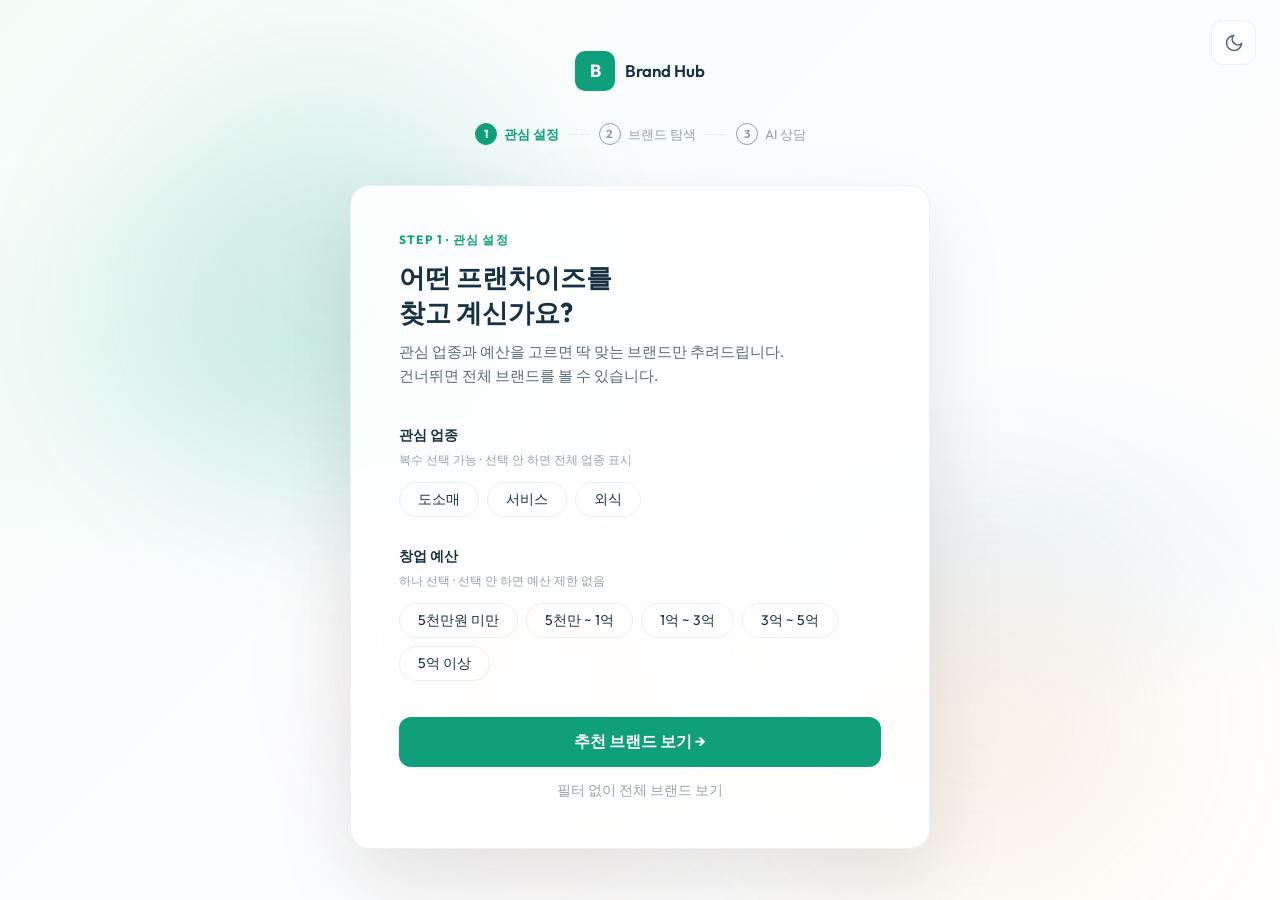
==== commit 07ea1327: "Redesign: 3-page step-by-step flow Page 1 (index.html): Full-screen wizard — user picks categories a" ====
--- a/templatemo_607_glass_admin/index.html
+++ b/templatemo_607_glass_admin/index.html
@@ -3,147 +3,127 @@
 <head>
     <meta charset="UTF-8">
     <meta name="viewport" content="width=device-width, initial-scale=1.0">
-    <title>브랜드 탐색기 — Brand Hub</title>
-    <meta name="description" content="프랜차이즈 공개 데이터를 기반으로 브랜드를 탐색하고 창업을 준비하세요.">
+    <title>Brand Hub — 프랜차이즈 탐색 시작</title>
     <link rel="preconnect" href="https://fonts.googleapis.com">
     <link rel="preconnect" href="https://fonts.gstatic.com" crossorigin>
-    <link href="https://fonts.googleapis.com/css2?family=Outfit:wght@300;400;500;600;700&family=Space+Mono:wght@400;700&display=swap" rel="stylesheet">
+    <link href="https://fonts.googleapis.com/css2?family=Outfit:wght@300;400;500;600;700&display=swap" rel="stylesheet">
     <link rel="stylesheet" href="templatemo-glass-admin-style.css">
     <style>
-        /* --- Sidebar Nav --- */
-        .sidebar-nav { display: flex; flex-direction: column; gap: 4px; padding: 0 12px; margin-top: 8px; }
-        .sidebar-nav-item {
-            display: flex; align-items: center; gap: 10px;
-            padding: 10px 14px; border-radius: 10px; font-size: 0.875rem;
-            color: var(--text-secondary); text-decoration: none; transition: all 0.2s;
-        }
-        .sidebar-nav-item:hover { background: var(--glass-border); color: var(--text-primary); }
-        .sidebar-nav-item.active { background: var(--emerald); color: #fff; }
-        .sidebar-nav-item svg { flex-shrink: 0; }
-
-        /* --- Onboarding Modal --- */
-        .onboarding-overlay {
-            position: fixed; inset: 0; z-index: 1000;
-            background: rgba(0,0,0,0.45); backdrop-filter: blur(6px);
-            display: flex; align-items: center; justify-content: center; padding: 24px;
-        }
-        .onboarding-overlay.hidden { display: none; }
-        .onboarding-card {
+        html, body { height: 100%; margin: 0; }
+
+        .wizard-page {
+            min-height: 100vh;
+            display: flex;
+            flex-direction: column;
+            align-items: center;
+            justify-content: center;
+            padding: 48px 24px;
+            position: relative;
+            z-index: 1;
+        }
+
+        /* Top-right controls */
+        .wizard-top-bar {
+            position: fixed; top: 20px; right: 24px;
+            display: flex; align-items: center; gap: 10px; z-index: 200;
+        }
+
+        /* Logo */
+        .wizard-logo {
+            display: flex; align-items: center; gap: 10px; margin-bottom: 32px;
+        }
+        .wizard-logo-icon {
+            width: 40px; height: 40px; background: var(--emerald);
+            border-radius: 10px; display: flex; align-items: center; justify-content: center;
+            color: #fff; font-weight: 700; font-size: 1.1rem;
+        }
+        .wizard-logo-text { font-size: 1.05rem; font-weight: 600; color: var(--text-primary); }
+
+        /* Step Trail */
+        .step-trail {
+            display: flex; align-items: center; gap: 6px; margin-bottom: 40px;
+        }
+        .step-trail-item {
+            display: flex; align-items: center; gap: 7px;
+            font-size: 0.82rem; color: var(--text-muted);
+        }
+        .step-trail-item.active { color: var(--emerald); font-weight: 600; }
+        .step-trail-num {
+            width: 22px; height: 22px; border-radius: 50%;
+            border: 1.5px solid currentColor; display: flex; align-items: center;
+            justify-content: center; font-size: 0.72rem; font-weight: 700; flex-shrink: 0;
+        }
+        .step-trail-item.active .step-trail-num {
+            background: var(--emerald); border-color: var(--emerald); color: #fff;
+        }
+        .step-trail-sep { color: var(--glass-border); font-size: 0.85rem; margin: 0 2px; }
+
+        /* Wizard Card */
+        .wizard-card {
             background: var(--glass-bg); border: 1px solid var(--glass-border);
-            border-radius: var(--border-radius); padding: 36px;
-            max-width: 520px; width: 100%; box-shadow: 0 24px 60px rgba(0,0,0,0.15);
-        }
-        .onboarding-card h2 { font-size: 1.25rem; margin-bottom: 8px; }
-        .onboarding-card > p { color: var(--text-secondary); font-size: 0.9rem; margin-bottom: 28px; }
-        .onboarding-field { margin-bottom: 24px; }
-        .onboarding-field label { display: block; font-size: 0.85rem; font-weight: 600; color: var(--text-secondary); margin-bottom: 10px; }
-        .onboarding-chips { display: flex; flex-wrap: wrap; gap: 8px; }
-        .chip {
-            padding: 7px 14px; border-radius: 20px; font-size: 0.85rem;
+            border-radius: 20px; padding: 44px 48px;
+            max-width: 580px; width: 100%;
+            box-shadow: 0 32px 80px rgba(0,0,0,0.1);
+        }
+        .wizard-kicker {
+            display: block; font-size: 0.75rem; font-weight: 700;
+            letter-spacing: 0.1em; text-transform: uppercase;
+            color: var(--emerald); margin-bottom: 12px;
+        }
+        .wizard-card h1 {
+            font-size: 1.65rem; font-weight: 700; line-height: 1.3;
+            margin: 0 0 10px;
+        }
+        .wizard-card .wizard-intro {
+            color: var(--text-secondary); font-size: 0.93rem; margin-bottom: 36px;
+        }
+
+        /* Sections */
+        .wizard-section { margin-bottom: 28px; }
+        .wizard-section-title {
+            font-size: 0.88rem; font-weight: 700; color: var(--text-primary); margin-bottom: 4px;
+        }
+        .wizard-section-hint {
+            font-size: 0.78rem; color: var(--text-muted); margin-bottom: 12px;
+        }
+        .chip-grid { display: flex; flex-wrap: wrap; gap: 8px; }
+
+        /* Chips */
+        .wchip {
+            padding: 8px 18px; border-radius: 24px; font-size: 0.875rem;
             border: 1.5px solid var(--glass-border); background: transparent;
-            color: var(--text-primary); cursor: pointer; transition: all 0.2s;
-        }
-        .chip:hover { border-color: var(--emerald); color: var(--emerald); }
-        .chip.selected { background: var(--emerald); border-color: var(--emerald); color: #fff; }
-        .onboarding-actions { display: flex; align-items: center; gap: 16px; margin-top: 28px; }
-        .onboarding-skip { background: none; border: none; color: var(--text-muted); font-size: 0.85rem; cursor: pointer; }
-        .onboarding-skip:hover { color: var(--text-secondary); }
-        .onboarding-pref-badge {
-            display: inline-flex; align-items: center; gap: 6px;
-            font-size: 0.78rem; color: var(--text-muted); margin-left: 8px;
-        }
-        .onboarding-pref-badge button { background: none; border: none; cursor: pointer; color: var(--text-muted); font-size: 0.85rem; }
-        .onboarding-pref-badge button:hover { color: var(--danger, #ef4444); }
-
-        /* --- Filter Tabs --- */
-        .brand-list-tabs { display: flex; gap: 6px; margin-bottom: 10px; }
-        .tab-btn {
-            padding: 5px 14px; border-radius: 16px; font-size: 0.82rem; font-weight: 500;
-            border: 1.5px solid var(--glass-border); background: transparent;
-            color: var(--text-secondary); cursor: pointer; transition: all 0.2s;
-        }
-        .tab-btn.active { background: var(--emerald); border-color: var(--emerald); color: #fff; }
-        .tab-btn .tab-count { font-size: 0.75rem; opacity: 0.85; margin-left: 4px; }
-
-        /* --- Save Button --- */
-        .save-brand-btn {
-            background: none; border: 1.5px solid var(--glass-border); border-radius: 20px;
-            padding: 5px 14px; font-size: 0.85rem; cursor: pointer; color: var(--text-secondary);
-            transition: all 0.2s; white-space: nowrap;
-        }
-        .save-brand-btn:hover { border-color: var(--coral); color: var(--coral); }
-        .save-brand-btn.saved { background: var(--coral); border-color: var(--coral); color: #fff; }
-        .brand-item-save {
-            background: none; border: none; cursor: pointer; font-size: 1rem;
-            color: var(--text-muted); padding: 2px 4px; line-height: 1;
-            transition: color 0.15s; flex-shrink: 0;
-        }
-        .brand-item-save:hover { color: var(--coral); }
-        .brand-item-save.saved { color: var(--coral); }
-        .brand-list-item-head { display: flex; justify-content: space-between; align-items: center; }
-        .brand-list-item-head-left { display: flex; align-items: center; gap: 6px; }
-
-        /* --- Compare Feature --- */
-        .compare-add-btn {
-            background: none; border: 1.5px solid var(--glass-border); border-radius: 20px;
-            padding: 5px 14px; font-size: 0.85rem; cursor: pointer; color: var(--text-secondary);
-            transition: all 0.2s; white-space: nowrap;
-        }
-        .compare-add-btn:hover { border-color: #6366f1; color: #6366f1; }
-        .compare-add-btn.in-compare { background: #6366f1; border-color: #6366f1; color: #fff; }
-
-        .compare-tray {
-            position: fixed; bottom: 24px; left: 50%; transform: translateX(-50%);
-            background: var(--glass-bg); border: 1px solid var(--glass-border);
-            border-radius: 40px; padding: 10px 20px;
-            display: flex; align-items: center; gap: 12px;
-            box-shadow: 0 8px 32px rgba(0,0,0,0.2); z-index: 500;
-            backdrop-filter: blur(12px); white-space: nowrap;
-        }
-        .compare-tray.hidden { display: none; }
-        .compare-tray-label { font-size: 0.82rem; color: var(--text-secondary); font-weight: 500; }
-        .compare-brand-chip {
-            display: inline-flex; align-items: center; gap: 6px;
-            border-radius: 16px; padding: 4px 12px; font-size: 0.82rem;
-            background: rgba(99,102,241,0.12); color: #6366f1;
-        }
-        .compare-vs { color: var(--text-muted); font-size: 0.8rem; }
-        .compare-tray-clear { background: none; border: none; cursor: pointer; color: var(--text-muted); font-size: 0.85rem; padding: 0 4px; }
-        .compare-tray-clear:hover { color: var(--danger, #ef4444); }
-
-        /* --- Compare Modal --- */
-        .compare-overlay {
-            position: fixed; inset: 0; z-index: 1000;
-            background: rgba(0,0,0,0.5); backdrop-filter: blur(6px);
-            display: flex; align-items: center; justify-content: center; padding: 24px;
-        }
-        .compare-overlay.hidden { display: none; }
-        .compare-card {
-            background: var(--glass-bg); border: 1px solid var(--glass-border);
-            border-radius: var(--border-radius); padding: 36px;
-            max-width: 740px; width: 100%; max-height: 85vh; overflow-y: auto;
-            box-shadow: 0 24px 60px rgba(0,0,0,0.2);
-        }
-        .compare-header { display: flex; justify-content: space-between; align-items: center; margin-bottom: 24px; }
-        .compare-header h2 { font-size: 1.15rem; }
-        .compare-close { background: none; border: none; cursor: pointer; color: var(--text-muted); font-size: 1.4rem; line-height: 1; }
-        .compare-close:hover { color: var(--danger, #ef4444); }
-        .compare-table { width: 100%; border-collapse: collapse; font-size: 0.9rem; }
-        .compare-table th, .compare-table td { padding: 10px 14px; border-bottom: 1px solid var(--glass-border); text-align: left; }
-        .compare-table th { color: var(--text-secondary); font-weight: 600; font-size: 0.85rem; }
-        .compare-table td:first-child { color: var(--text-muted); width: 28%; }
-        .compare-chat-actions { display: flex; gap: 12px; margin-top: 24px; }
-        .compare-chat-actions a { flex: 1; text-align: center; text-decoration: none; }
-
-        /* --- Detail panel action row --- */
-        .detail-action-row { display: flex; align-items: center; gap: 8px; flex-wrap: wrap; }
-        .detail-chat-link {
-            display: inline-flex; align-items: center; gap: 6px;
-            background: var(--emerald); color: #fff; border-radius: 20px;
-            padding: 6px 16px; font-size: 0.85rem; font-weight: 500;
-            text-decoration: none; transition: opacity 0.2s; white-space: nowrap;
-        }
-        .detail-chat-link:hover { opacity: 0.85; }
+            color: var(--text-primary); cursor: pointer;
+            transition: all 0.18s; font-family: inherit; line-height: 1.2;
+        }
+        .wchip:hover { border-color: var(--emerald); color: var(--emerald); }
+        .wchip.selected { background: var(--emerald); border-color: var(--emerald); color: #fff; }
+        .wchip.budget.selected { background: #6366f1; border-color: #6366f1; color: #fff; }
+        .wchip.budget:hover:not(.selected) { border-color: #6366f1; color: #6366f1; }
+
+        /* Actions */
+        .wizard-actions { margin-top: 36px; display: flex; flex-direction: column; gap: 10px; }
+        .wizard-cta {
+            width: 100%; padding: 14px 24px; border-radius: 12px;
+            background: var(--emerald); color: #fff;
+            font-size: 1rem; font-weight: 600; border: none; cursor: pointer;
+            font-family: inherit; transition: opacity 0.2s;
+        }
+        .wizard-cta:hover { opacity: 0.88; }
+        .wizard-skip {
+            background: none; border: none; color: var(--text-muted);
+            font-size: 0.85rem; cursor: pointer; font-family: inherit;
+            padding: 4px; text-align: center;
+        }
+        .wizard-skip:hover { color: var(--text-secondary); text-decoration: underline; }
+
+        /* Loading */
+        .chips-loading { font-size: 0.85rem; color: var(--text-muted); padding: 8px 0; }
+
+        @media (max-width: 640px) {
+            .wizard-card { padding: 28px 24px; }
+            .wizard-card h1 { font-size: 1.35rem; }
+            .step-trail-item span:not(.step-trail-num) { display: none; }
+        }
     </style>
 </head>
 <body>
@@ -152,218 +132,75 @@
     <div class="orb orb-2"></div>
     <div class="orb orb-3"></div>
 
-    <div class="dashboard dashboard-single">
-        <aside class="sidebar sidebar-single" id="sidebar">
-            <div class="sidebar-header">
-                <div class="logo">B</div>
-                <span class="logo-text">Brand Hub</span>
-            </div>
-
-            <nav class="sidebar-nav">
-                <a class="sidebar-nav-item active" href="index.html">
-                    <svg viewBox="0 0 24 24" fill="none" stroke="currentColor" stroke-width="2" width="18" height="18">
-                        <rect x="3" y="3" width="7" height="7"/><rect x="14" y="3" width="7" height="7"/>
-                        <rect x="14" y="14" width="7" height="7"/><rect x="3" y="14" width="7" height="7"/>
-                    </svg>
-                    브랜드 탐색
-                </a>
-                <a class="sidebar-nav-item" href="chat.html">
-                    <svg viewBox="0 0 24 24" fill="none" stroke="currentColor" stroke-width="2" width="18" height="18">
-                        <path d="M21 15a2 2 0 0 1-2 2H7l-4 4V5a2 2 0 0 1 2-2h14a2 2 0 0 1 2 2z"/>
-                    </svg>
-                    AI 상담
-                </a>
-            </nav>
-
-            <div class="sidebar-footer">
-                <div class="single-highlight-card">
-                    <span>Source</span>
-                    <strong>공정위 가맹 공개정보</strong>
+    <div class="wizard-top-bar">
+        <button class="nav-btn" id="theme-toggle" title="Toggle Light/Dark Mode">
+            <svg class="icon-sun" viewBox="0 0 24 24" fill="none" stroke="currentColor" stroke-width="2">
+                <circle cx="12" cy="12" r="4"/>
+                <path d="M12 2v2"/><path d="M12 20v2"/>
+                <path d="M4.93 4.93l1.41 1.41"/><path d="M17.66 17.66l1.41 1.41"/>
+                <path d="M2 12h2"/><path d="M20 12h2"/>
+                <path d="M6.34 17.66l-1.41 1.41"/><path d="M19.07 4.93l-1.41 1.41"/>
+            </svg>
+            <svg class="icon-moon" viewBox="0 0 24 24" fill="none" stroke="currentColor" stroke-width="2" style="display:none;">
+                <path d="M21 12.79A9 9 0 1 1 11.21 3 7 7 0 0 0 21 12.79z"/>
+            </svg>
+        </button>
+    </div>
+
+    <div class="wizard-page">
+        <div class="wizard-logo">
+            <div class="wizard-logo-icon">B</div>
+            <span class="wizard-logo-text">Brand Hub</span>
+        </div>
+
+        <div class="step-trail">
+            <div class="step-trail-item active">
+                <span class="step-trail-num">1</span>
+                <span>관심 설정</span>
+            </div>
+            <span class="step-trail-sep">——</span>
+            <div class="step-trail-item">
+                <span class="step-trail-num">2</span>
+                <span>브랜드 탐색</span>
+            </div>
+            <span class="step-trail-sep">——</span>
+            <div class="step-trail-item">
+                <span class="step-trail-num">3</span>
+                <span>AI 상담</span>
+            </div>
+        </div>
+
+        <div class="wizard-card">
+            <span class="wizard-kicker">Step 1 · 관심 설정</span>
+            <h1>어떤 프랜차이즈를<br>찾고 계신가요?</h1>
+            <p class="wizard-intro">관심 업종과 예산을 고르면 딱 맞는 브랜드만 추려드립니다.<br>건너뛰면 전체 브랜드를 볼 수 있습니다.</p>
+
+            <div class="wizard-section">
+                <div class="wizard-section-title">관심 업종</div>
+                <div class="wizard-section-hint">복수 선택 가능 · 선택 안 하면 전체 업종 표시</div>
+                <div class="chip-grid" id="category-chips">
+                    <span class="chips-loading">업종 목록 불러오는 중...</span>
                 </div>
             </div>
-        </aside>
-
-        <main class="main-content main-content-single">
-            <nav class="navbar">
-                <div class="page-header">
-                    <h1 class="page-title">브랜드 탐색기</h1>
+
+            <div class="wizard-section">
+                <div class="wizard-section-title">창업 예산</div>
+                <div class="wizard-section-hint">하나 선택 · 선택 안 하면 예산 제한 없음</div>
+                <div class="chip-grid" id="budget-chips">
+                    <button class="wchip budget" data-min="0" data-max="50000000">5천만원 미만</button>
+                    <button class="wchip budget" data-min="50000000" data-max="100000000">5천만 ~ 1억</button>
+                    <button class="wchip budget" data-min="100000000" data-max="300000000">1억 ~ 3억</button>
+                    <button class="wchip budget" data-min="300000000" data-max="500000000">3억 ~ 5억</button>
+                    <button class="wchip budget" data-min="500000000" data-max="999999999999">5억 이상</button>
                 </div>
-                <div class="navbar-right">
-                    <div class="search-box">
-                        <svg class="search-icon" viewBox="0 0 24 24" fill="none" stroke="currentColor" stroke-width="2">
-                            <circle cx="11" cy="11" r="8"/>
-                            <line x1="21" y1="21" x2="16.65" y2="16.65"/>
-                        </svg>
-                        <input type="search" class="search-input" id="brand-search" placeholder="브랜드명, 회사명, 업종으로 검색">
-                    </div>
-                    <button class="nav-btn" id="theme-toggle" title="Toggle Light/Dark Mode">
-                        <svg class="icon-sun" viewBox="0 0 24 24" fill="none" stroke="currentColor" stroke-width="2">
-                            <circle cx="12" cy="12" r="4"/>
-                            <path d="M12 2v2"/><path d="M12 20v2"/>
-                            <path d="M4.93 4.93l1.41 1.41"/><path d="M17.66 17.66l1.41 1.41"/>
-                            <path d="M2 12h2"/><path d="M20 12h2"/>
-                            <path d="M6.34 17.66l-1.41 1.41"/><path d="M19.07 4.93l-1.41 1.41"/>
-                        </svg>
-                        <svg class="icon-moon" viewBox="0 0 24 24" fill="none" stroke="currentColor" stroke-width="2" style="display:none;">
-                            <path d="M21 12.79A9 9 0 1 1 11.21 3 7 7 0 0 0 21 12.79z"/>
-                        </svg>
-                    </button>
-                </div>
-            </nav>
-
-            <section class="brand-hub">
-                <section class="glass-card hub-hero">
-                    <div class="hub-hero-copy">
-                        <span class="hub-kicker">Franchise Intelligence</span>
-                        <h2>프랜차이즈 데이터로 창업을 준비하세요</h2>
-                        <p>공정거래위원회 가맹 공개 정보를 기반으로 브랜드별 매출, 점포 수, 창업 비용을 한눈에 확인하고 AI에게 물어보세요.</p>
-                        <div class="hub-hero-actions">
-                            <a class="btn btn-primary hero-cta-btn" href="chat.html">AI 브랜드 상담 →</a>
-                        </div>
-                    </div>
-                    <div class="hub-hero-metrics">
-                        <div class="hub-hero-stat">
-                            <span class="hub-hero-label">브랜드 수</span>
-                            <strong id="summary-brand-count">-</strong>
-                        </div>
-                        <div class="hub-hero-stat">
-                            <span class="hub-hero-label">검색 결과</span>
-                            <strong id="summary-filter-count">-</strong>
-                        </div>
-                        <div class="hub-hero-stat">
-                            <span class="hub-hero-label">기준 연도</span>
-                            <strong id="summary-latest-year">-</strong>
-                        </div>
-                    </div>
-                </section>
-
-                <section class="hub-layout">
-                    <section class="glass-card brand-list-panel">
-                        <div class="panel-heading">
-                            <div>
-                                <h2 class="card-title">Brand Directory</h2>
-                                <p class="card-subtitle">Store count 기준으로 정렬된 브랜드 목록입니다.</p>
-                            </div>
-                        </div>
-                        <div class="brand-list-tabs">
-                            <button class="tab-btn active" id="tab-all">전체</button>
-                            <button class="tab-btn" id="tab-saved">저장한 브랜드<span class="tab-count" id="saved-tab-count"></span></button>
-                        </div>
-                        <div class="brand-list-meta">
-                            <span id="brand-list-status">Loading data...</span>
-                            <span id="pref-badge"></span>
-                        </div>
-                        <div class="brand-list" id="brand-list"></div>
-                    </section>
-
-                    <section class="hub-detail-stack">
-                        <section class="glass-card brand-detail-panel">
-                            <div class="panel-heading">
-                                <div>
-                                    <h2 class="card-title" id="brand-detail-name">브랜드를 선택하세요</h2>
-                                    <p class="card-subtitle" id="brand-detail-company">왼쪽 목록에서 브랜드를 선택하면 상세 정보가 표시됩니다.</p>
-                                </div>
-                                <div class="detail-action-row">
-                                    <button class="compare-add-btn" id="compare-add-btn" type="button">⊕ 비교</button>
-                                    <button class="save-brand-btn" id="detail-save-btn" type="button">♡ 저장</button>
-                                    <a class="detail-chat-link" id="detail-chat-btn" href="chat.html">AI 상담 →</a>
-                                    <span class="brand-category-pill" id="brand-detail-category">-</span>
-                                </div>
-                            </div>
-
-                            <div class="brand-summary-grid">
-                                <div class="brand-summary-card"><span>점포 수</span><strong id="metric-store-count">-</strong></div>
-                                <div class="brand-summary-card"><span>평균 매출</span><strong id="metric-avg-sales">-</strong></div>
-                                <div class="brand-summary-card"><span>성장률</span><strong id="metric-growth-rate">-</strong></div>
-                                <div class="brand-summary-card"><span>폐점률</span><strong id="metric-closure-rate">-</strong></div>
-                                <div class="brand-summary-card"><span>이탈률</span><strong id="metric-churn-rate">-</strong></div>
-                                <div class="brand-summary-card"><span>창업 총비용</span><strong id="metric-startup-cost">-</strong></div>
-                            </div>
-
-                            <div class="brand-detail-body">
-                                <div class="brand-info-block">
-                                    <h3>Brand Profile</h3>
-                                    <dl class="brand-facts">
-                                        <div><dt>브랜드명</dt><dd id="fact-brand-name">-</dd></div>
-                                        <div><dt>회사명</dt><dd id="fact-company-name">-</dd></div>
-                                        <div><dt>업종</dt><dd id="fact-category">-</dd></div>
-                                        <div><dt>가맹 시작일</dt><dd id="fact-start-date">-</dd></div>
-                                        <div><dt>매장 유형</dt><dd id="fact-store-type">-</dd></div>
-                                        <div><dt>기준 연도</dt><dd id="fact-year">-</dd></div>
-                                    </dl>
-                                </div>
-
-                                <div class="brand-info-block">
-                                    <h3>Yearly Trend</h3>
-                                    <div class="brand-trend-table-wrapper">
-                                        <table class="brand-trend-table">
-                                            <thead>
-                                                <tr>
-                                                    <th>연도</th><th>점포 수</th><th>신규</th><th>폐점</th><th>매출</th>
-                                                </tr>
-                                            </thead>
-                                            <tbody id="brand-trend-body"></tbody>
-                                        </table>
-                                    </div>
-                                </div>
-                            </div>
-                        </section>
-                    </section>
-                </section>
-            </section>
-        </main>
-    </div>
-
-    <!-- Onboarding Modal -->
-    <div class="onboarding-overlay hidden" id="onboarding-modal">
-        <div class="onboarding-card">
-            <h2>맞춤 브랜드를 추천해 드릴게요</h2>
-            <p>관심 업종과 예산을 선택하면 딱 맞는 프랜차이즈 브랜드를 보여드립니다.</p>
-            <div class="onboarding-field">
-                <label>관심 업종 (복수 선택 가능)</label>
-                <div class="onboarding-chips" id="onboarding-category-chips"></div>
-            </div>
-            <div class="onboarding-field">
-                <label>창업 예산</label>
-                <div class="onboarding-chips" id="onboarding-budget-chips">
-                    <button class="chip" data-budget-min="0" data-budget-max="50000000">5천만원 미만</button>
-                    <button class="chip" data-budget-min="50000000" data-budget-max="100000000">5천만~1억</button>
-                    <button class="chip" data-budget-min="100000000" data-budget-max="300000000">1억~3억</button>
-                    <button class="chip" data-budget-min="300000000" data-budget-max="500000000">3억~5억</button>
-                    <button class="chip" data-budget-min="500000000" data-budget-max="999999999999">5억 이상</button>
-                </div>
-            </div>
-            <div class="onboarding-actions">
-                <button class="btn btn-primary" id="onboarding-submit" style="width:auto;">맞춤 브랜드 보기</button>
-                <button class="onboarding-skip" id="onboarding-skip">건너뛰기</button>
+            </div>
+
+            <div class="wizard-actions">
+                <button class="wizard-cta" id="start-btn">추천 브랜드 보기 →</button>
+                <button class="wizard-skip" id="skip-btn">필터 없이 전체 브랜드 보기</button>
             </div>
         </div>
     </div>
-
-    <!-- Compare Tray (fixed bottom) -->
-    <div class="compare-tray hidden" id="compare-tray">
-        <span class="compare-tray-label">비교</span>
-        <div id="compare-tray-brands"></div>
-        <button class="btn btn-primary" id="compare-btn" style="width:auto;font-size:0.82rem;padding:6px 16px;" disabled>비교하기</button>
-        <button class="compare-tray-clear" id="compare-clear-btn" title="비교 초기화">✕</button>
-    </div>
-
-    <!-- Compare Modal -->
-    <div class="compare-overlay hidden" id="compare-modal">
-        <div class="compare-card">
-            <div class="compare-header">
-                <h2>브랜드 비교</h2>
-                <button class="compare-close" id="compare-close">✕</button>
-            </div>
-            <div id="compare-content"></div>
-        </div>
-    </div>
-
-    <button class="mobile-menu-toggle">
-        <svg viewBox="0 0 24 24" fill="none" stroke="currentColor" stroke-width="2">
-            <line x1="3" y1="12" x2="21" y2="12"/><line x1="3" y1="6" x2="21" y2="6"/><line x1="3" y1="18" x2="21" y2="18"/>
-        </svg>
-    </button>
 
     <script src="app-config.js"></script>
     <script src="templatemo-glass-admin-script.js"></script>
@@ -375,490 +212,64 @@
             '/db_chatbot/build_api_selected/brand_master.json',
             `${window.location.origin}/db_chatbot/build_api_selected/brand_master.json`
         ];
-        const BRAND_YEAR_STATS_URLS = [
-            './data/brand_year_stats.json',
-            '../db_chatbot/build_api_selected/brand_year_stats.json',
-            '/db_chatbot/build_api_selected/brand_year_stats.json',
-            `${window.location.origin}/db_chatbot/build_api_selected/brand_year_stats.json`
-        ];
-        const BRAND_COSTS_URLS = [
-            './data/brand_store_type_costs.json',
-            '../db_chatbot/build_api_selected/brand_store_type_costs.json',
-            '/db_chatbot/build_api_selected/brand_store_type_costs.json',
-            `${window.location.origin}/db_chatbot/build_api_selected/brand_store_type_costs.json`
-        ];
-        const SHEET_SCRIPT_URL = (window.APP_CONFIG && window.APP_CONFIG.sheetScriptUrl) ? window.APP_CONFIG.sheetScriptUrl : '';
-        const VISITORS_TABLE = (window.APP_CONFIG && window.APP_CONFIG.visitorsTable) ? window.APP_CONFIG.visitorsTable : 'visitors';
-
-        const state = {
-            brands: [],
-            filteredBrands: [],
-            selectedBrand: null,
-            searchText: '',
-            visitorLogSent: false,
-            visitorIp: 'unknown',
-            savedBrands: new Set(JSON.parse(localStorage.getItem('brandhub_saved') || '[]')),
-            showSaved: false,
-            userPrefs: JSON.parse(localStorage.getItem('brandhub_prefs') || 'null'),
-            compareIds: []
-        };
-
-        const els = {
-            search: document.getElementById('brand-search'),
-            list: document.getElementById('brand-list'),
-            listStatus: document.getElementById('brand-list-status'),
-            summaryBrandCount: document.getElementById('summary-brand-count'),
-            summaryFilterCount: document.getElementById('summary-filter-count'),
-            summaryLatestYear: document.getElementById('summary-latest-year'),
-            detailName: document.getElementById('brand-detail-name'),
-            detailCompany: document.getElementById('brand-detail-company'),
-            detailCategory: document.getElementById('brand-detail-category'),
-            metricStoreCount: document.getElementById('metric-store-count'),
-            metricAvgSales: document.getElementById('metric-avg-sales'),
-            metricGrowthRate: document.getElementById('metric-growth-rate'),
-            metricClosureRate: document.getElementById('metric-closure-rate'),
-            metricChurnRate: document.getElementById('metric-churn-rate'),
-            metricStartupCost: document.getElementById('metric-startup-cost'),
-            factBrandName: document.getElementById('fact-brand-name'),
-            factCompanyName: document.getElementById('fact-company-name'),
-            factCategory: document.getElementById('fact-category'),
-            factStartDate: document.getElementById('fact-start-date'),
-            factStoreType: document.getElementById('fact-store-type'),
-            factYear: document.getElementById('fact-year'),
-            trendBody: document.getElementById('brand-trend-body'),
-            detailSaveBtn: document.getElementById('detail-save-btn'),
-            savedTabCount: document.getElementById('saved-tab-count'),
-            prefBadge: document.getElementById('pref-badge')
-        };
-
-        /* --- Visitor Logging --- */
-        function getCookieValue(name) {
-            const value = `; ${document.cookie}`;
-            const parts = value.split(`; ${name}=`);
-            if (parts.length === 2) return parts.pop().split(';').shift();
-            return '';
-        }
-        function setCookieValue(name, value, days) {
-            let expires = '';
-            if (days) {
-                const date = new Date();
-                date.setTime(date.getTime() + (days * 24 * 60 * 60 * 1000));
-                expires = `; expires=${date.toUTCString()}`;
-            }
-            document.cookie = `${name}=${value || ''}${expires}; path=/`;
-        }
-        function getVisitorId() {
-            const cookieName = 'brandhub_uv';
-            const existingId = getCookieValue(cookieName);
-            if (existingId) return existingId;
-            const newId = Math.random().toString(36).slice(2, 10);
-            setCookieValue(cookieName, newId, 365);
-            return newId;
-        }
-        function requestJsonp(url) {
-            return new Promise((resolve, reject) => {
-                const cb = `sheetCallback_${Date.now()}_${Math.floor(Math.random() * 10000)}`;
-                const script = document.createElement('script');
-                const sep = url.includes('?') ? '&' : '?';
-                const cleanup = () => { delete window[cb]; if (script.parentNode) script.parentNode.removeChild(script); };
-                window[cb] = (data) => { cleanup(); resolve(data); };
-                script.src = `${url}${sep}callback=${cb}`;
-                script.onerror = () => { cleanup(); reject(new Error('JSONP failed')); };
-                document.body.appendChild(script);
-            });
-        }
-        function getTimeStamp() {
-            const d = new Date();
-            const p = (v) => String(v).padStart(2, '0');
-            return `${d.getFullYear()}-${p(d.getMonth()+1)}-${p(d.getDate())} ${p(d.getHours())}:${p(d.getMinutes())}:${p(d.getSeconds())}`;
-        }
-        function getUtmValue() {
-            const params = new URLSearchParams(window.location.search);
-            return params.get('utm') || params.get('utm_source') || params.get('source') || 'direct';
-        }
-        function getDeviceType() {
-            return /Android|webOS|iPhone|iPad|iPod|BlackBerry|IEMobile|Opera Mini/i.test(navigator.userAgent) ? 'mobile' : 'desktop';
-        }
-        async function sendSheetInsert(tableName, payload) {
-            if (!SHEET_SCRIPT_URL) throw new Error('Missing sheetScriptUrl');
-            const url = `${SHEET_SCRIPT_URL}?action=insert&table=${encodeURIComponent(tableName)}&data=${encodeURIComponent(payload)}`;
-            const res = await requestJsonp(url);
-            if (!res || !res.success) throw new Error(res?.data?.error || 'Insert failed');
-            return res;
-        }
-        async function fetchVisitorIp() {
-            try { const r = await fetch('https://api.ipify.org?format=json'); const d = await r.json(); return d.ip || 'unknown'; }
-            catch { return 'unknown'; }
-        }
-        async function logVisitorAccess() {
-            if (!SHEET_SCRIPT_URL || state.visitorLogSent) return;
-            state.visitorLogSent = true;
-            state.visitorIp = await fetchVisitorIp();
-            try {
-                await sendSheetInsert(VISITORS_TABLE, JSON.stringify({
-                    id: getVisitorId(), landingUrl: window.location.href,
-                    ip: state.visitorIp, referer: document.referrer || 'direct',
-                    time_stamp: getTimeStamp(), utm: getUtmValue(), device: getDeviceType()
-                }));
-            } catch (e) { console.error('Visitor log failed:', e); }
-        }
-
-        /* --- Format Helpers --- */
-        function formatNumber(value) {
-            if (value === null || value === undefined || Number.isNaN(value)) return '-';
-            return Number(value).toLocaleString('ko-KR');
-        }
-        function formatKRW(value) {
-            if (value === null || value === undefined || Number.isNaN(value)) return 'N/A';
-            return `${Number(value).toLocaleString('ko-KR')} KRW`;
-        }
-        function formatPercent(value) {
-            if (value === null || value === undefined || Number.isNaN(value)) return 'N/A';
-            return `${(Number(value) * 100).toFixed(1)}%`;
-        }
-        function formatDate(value) {
-            if (!value) return '-';
-            const text = String(value);
-            if (text.length !== 8) return text;
-            return `${text.slice(0, 4)}-${text.slice(4, 6)}-${text.slice(6, 8)}`;
-        }
-
-        /* --- Data Building --- */
-        function buildBrandDataset(master, yearStats, costRows) {
-            const statsByBrand = new Map();
-            const trendByBrand = new Map();
-            yearStats.forEach((row) => {
-                const id = row.brand_id;
-                if (!trendByBrand.has(id)) trendByBrand.set(id, []);
-                trendByBrand.get(id).push(row);
-                const cur = statsByBrand.get(id);
-                if (!cur || row.year > cur.year) statsByBrand.set(id, row);
-            });
-            const costTotals = new Map();
-            costRows.forEach((row) => {
-                const key = `${row.brand_id}:${row.year}:${row.store_type || 'Unknown'}`;
-                costTotals.set(key, (costTotals.get(key) || 0) + (Number(row.cost_amount_krw) || 0));
-            });
-            return master.map((brand) => {
-                const latestStats = statsByBrand.get(brand.brand_id) || null;
-                const trends = (trendByBrand.get(brand.brand_id) || []).sort((a, b) => b.year - a.year);
-                let startupCost = null, storeType = '-';
-                if (latestStats) {
-                    const costs = Array.from(costTotals.entries())
-                        .filter(([k]) => k.startsWith(`${brand.brand_id}:${latestStats.year}:`))
-                        .map(([k, total]) => ({ total, storeType: k.split(':')[2] }))
-                        .sort((a, b) => b.total - a.total);
-                    if (costs.length > 0) { startupCost = costs[0].total; storeType = costs[0].storeType; }
-                }
-                return {
-                    brandId: brand.brand_id, brandName: brand.brand_name, companyName: brand.company_name,
-                    categoryMain: brand.category_main, categorySub: brand.category_sub,
-                    franchiseStartDate: brand.franchise_start_date, latestStats, startupCost, storeType, trends
-                };
-            }).sort((a, b) => (b.latestStats?.store_count || 0) - (a.latestStats?.store_count || 0));
-        }
 
         async function fetchJsonWithFallback(urls) {
-            let lastError = null;
             for (const url of urls) {
                 try {
                     const r = await fetch(url);
-                    if (!r.ok) { lastError = new Error(`${r.status} at ${url}`); continue; }
-                    return await r.json();
-                } catch (e) { lastError = e; }
+                    if (r.ok) return await r.json();
+                } catch (_) {}
             }
-            throw lastError || new Error('Unable to fetch JSON data.');
-        }
-
-        /* --- Render --- */
-        function renderBrandList() {
-            els.list.innerHTML = '';
-            const fragment = document.createDocumentFragment();
-            const displayList = state.showSaved
-                ? state.filteredBrands.filter((b) => state.savedBrands.has(b.brandId))
-                : state.filteredBrands;
-
-            displayList.slice(0, 120).forEach((brand) => {
-                const saved = state.savedBrands.has(brand.brandId);
-                const button = document.createElement('button');
-                button.type = 'button';
-                button.className = `brand-list-item${state.selectedBrand && state.selectedBrand.brandId === brand.brandId ? ' active' : ''}`;
-                button.innerHTML = `
-                    <div class="brand-list-item-head">
-                        <div class="brand-list-item-head-left"><strong>${brand.brandName}</strong></div>
-                        <div style="display:flex;align-items:center;gap:6px;">
-                            <span>${brand.latestStats ? brand.latestStats.year : '-'}</span>
-                            <button class="brand-item-save ${saved ? 'saved' : ''}" data-brand-id="${brand.brandId}" title="${saved ? '저장 취소' : '브랜드 저장'}">${saved ? '♥' : '♡'}</button>
-                        </div>
-                    </div>
-                    <p>${brand.companyName || '회사 정보 없음'}</p>
-                    <div class="brand-list-item-meta">
-                        <span>${brand.categorySub || brand.categoryMain || '-'}</span>
-                        <span>점포 ${formatNumber(brand.latestStats?.store_count)}</span>
-                    </div>
-                `;
-                button.addEventListener('click', (e) => {
-                    if (e.target.closest('.brand-item-save')) return;
-                    state.selectedBrand = brand;
-                    renderBrandList();
-                    renderBrandDetail();
+            throw new Error('브랜드 데이터를 불러오지 못했습니다.');
+        }
+
+        async function loadCategories() {
+            try {
+                const master = await fetchJsonWithFallback(BRAND_MASTER_URLS);
+                const cats = [...new Set(master.map(b => b.category_main).filter(Boolean))].sort();
+                const container = document.getElementById('category-chips');
+                container.innerHTML = '';
+                cats.forEach(cat => {
+                    const btn = document.createElement('button');
+                    btn.className = 'wchip';
+                    btn.textContent = cat;
+                    btn.addEventListener('click', () => btn.classList.toggle('selected'));
+                    container.appendChild(btn);
                 });
-                button.querySelector('.brand-item-save').addEventListener('click', (e) => {
-                    e.stopPropagation();
-                    toggleSaveBrand(brand.brandId);
-                });
-                fragment.appendChild(button);
+            } catch (e) {
+                document.getElementById('category-chips').innerHTML =
+                    '<span class="chips-loading">업종 목록을 불러오지 못했습니다. 전체 보기를 이용해 주세요.</span>';
+            }
+        }
+
+        document.querySelectorAll('#budget-chips .wchip').forEach(btn => {
+            btn.addEventListener('click', () => {
+                document.querySelectorAll('#budget-chips .wchip').forEach(b => b.classList.remove('selected'));
+                btn.classList.add('selected');
             });
-
-            els.list.appendChild(fragment);
-            const savedCount = state.savedBrands.size;
-            els.savedTabCount.textContent = savedCount ? ` (${savedCount})` : '';
-            els.listStatus.textContent = state.showSaved
-                ? `저장한 브랜드 ${formatNumber(displayList.length)}개`
-                : `${formatNumber(displayList.length)}개 브랜드`;
-            els.summaryBrandCount.textContent = formatNumber(state.brands.length);
-            els.summaryFilterCount.textContent = formatNumber(displayList.length);
-            els.summaryLatestYear.textContent = formatNumber(state.selectedBrand?.latestStats?.year || state.brands[0]?.latestStats?.year);
-        }
-
-        function renderBrandDetail() {
-            const brand = state.selectedBrand;
-            if (!brand) return;
-            const stats = brand.latestStats || {};
-            els.detailName.textContent = brand.brandName;
-            els.detailCompany.textContent = brand.companyName || '회사 정보 없음';
-            els.detailCategory.textContent = [brand.categoryMain, brand.categorySub].filter(Boolean).join(' / ') || '분류 없음';
-            els.metricStoreCount.textContent = formatNumber(stats.store_count);
-            els.metricAvgSales.textContent = formatKRW(stats.avg_sales_krw);
-            els.metricGrowthRate.textContent = formatPercent(stats.store_growth_rate);
-            els.metricClosureRate.textContent = formatPercent(stats.closure_rate);
-            els.metricChurnRate.textContent = formatPercent(stats.churn_rate);
-            els.metricStartupCost.textContent = formatKRW(brand.startupCost);
-            els.factBrandName.textContent = brand.brandName;
-            els.factCompanyName.textContent = brand.companyName || '-';
-            els.factCategory.textContent = [brand.categoryMain, brand.categorySub].filter(Boolean).join(' / ') || '-';
-            els.factStartDate.textContent = formatDate(brand.franchiseStartDate);
-            els.factStoreType.textContent = brand.storeType || '-';
-            els.factYear.textContent = stats.year || '-';
-            els.trendBody.innerHTML = brand.trends.slice(0, 6).map((row) => `
-                <tr>
-                    <td>${row.year}</td><td>${formatNumber(row.store_count)}</td>
-                    <td>${formatNumber(row.new_stores)}</td><td>${formatNumber(row.closed_stores)}</td>
-                    <td>${formatKRW(row.avg_sales_krw)}</td>
-                </tr>
-            `).join('');
-            updateDetailSaveButton();
-            updateCompareAddBtn();
-            const chatBtn = document.getElementById('detail-chat-btn');
-            if (chatBtn) chatBtn.href = `chat.html?brand=${encodeURIComponent(brand.brandId)}`;
-        }
-
-        function applyFilter() {
-            const keyword = state.searchText.trim().toLowerCase();
-            let base = state.brands;
-            if (state.userPrefs) {
-                const { categories, budgetMin, budgetMax } = state.userPrefs;
-                base = base.filter((brand) => {
-                    const catMatch = !categories.length || categories.includes(brand.categoryMain);
-                    const cost = brand.startupCost;
-                    const budgetMatch = budgetMin === null || cost === null || (cost >= budgetMin && cost <= budgetMax);
-                    return catMatch && budgetMatch;
-                });
-            }
-            if (keyword) {
-                base = base.filter((brand) => {
-                    const hay = [brand.brandName, brand.companyName, brand.categoryMain, brand.categorySub].join(' ').toLowerCase();
-                    return hay.includes(keyword);
-                });
-            }
-            state.filteredBrands = base;
-            if (!state.selectedBrand || !state.filteredBrands.some((b) => b.brandId === state.selectedBrand.brandId)) {
-                state.selectedBrand = state.filteredBrands[0] || state.brands[0] || null;
-            }
-            renderBrandList();
-            renderBrandDetail();
-        }
-
-        /* --- Save --- */
-        function toggleSaveBrand(brandId) {
-            if (state.savedBrands.has(brandId)) state.savedBrands.delete(brandId);
-            else state.savedBrands.add(brandId);
-            localStorage.setItem('brandhub_saved', JSON.stringify([...state.savedBrands]));
-            renderBrandList();
-            updateDetailSaveButton();
-        }
-        function updateDetailSaveButton() {
-            if (!els.detailSaveBtn || !state.selectedBrand) return;
-            const saved = state.savedBrands.has(state.selectedBrand.brandId);
-            els.detailSaveBtn.textContent = saved ? '♥ 저장됨' : '♡ 저장';
-            els.detailSaveBtn.classList.toggle('saved', saved);
-        }
-
-        /* --- Compare --- */
-        function toggleCompare(brandId) {
-            const idx = state.compareIds.indexOf(brandId);
-            if (idx >= 0) state.compareIds.splice(idx, 1);
-            else if (state.compareIds.length < 2) state.compareIds.push(brandId);
-            updateCompareTray();
-            updateCompareAddBtn();
-        }
-        function updateCompareAddBtn() {
-            const btn = document.getElementById('compare-add-btn');
-            if (!btn || !state.selectedBrand) return;
-            const inCompare = state.compareIds.includes(state.selectedBrand.brandId);
-            btn.textContent = inCompare ? '⊖ 비교 중' : '⊕ 비교';
-            btn.classList.toggle('in-compare', inCompare);
-        }
-        function updateCompareTray() {
-            const tray = document.getElementById('compare-tray');
-            const trayBrands = document.getElementById('compare-tray-brands');
-            const compareBtn = document.getElementById('compare-btn');
-            if (!tray) return;
-            if (state.compareIds.length === 0) { tray.classList.add('hidden'); return; }
-            tray.classList.remove('hidden');
-            const brands = state.compareIds.map(id => state.brands.find(b => b.brandId === id)).filter(Boolean);
-            trayBrands.innerHTML = brands.map(b => `<span class="compare-brand-chip">${b.brandName}</span>`).join('<span class="compare-vs"> vs </span>');
-            if (compareBtn) compareBtn.disabled = state.compareIds.length < 2;
-        }
-        function renderCompareModal() {
-            const brands = state.compareIds.map(id => state.brands.find(b => b.brandId === id)).filter(Boolean);
-            if (brands.length < 2) return;
-            const [a, b] = brands;
-            const rows = [
-                ['업종', [a.categoryMain, a.categorySub].filter(Boolean).join(' / '), [b.categoryMain, b.categorySub].filter(Boolean).join(' / ')],
-                ['점포 수', formatNumber(a.latestStats?.store_count), formatNumber(b.latestStats?.store_count)],
-                ['평균 매출', formatKRW(a.latestStats?.avg_sales_krw), formatKRW(b.latestStats?.avg_sales_krw)],
-                ['성장률', formatPercent(a.latestStats?.store_growth_rate), formatPercent(b.latestStats?.store_growth_rate)],
-                ['폐점률', formatPercent(a.latestStats?.closure_rate), formatPercent(b.latestStats?.closure_rate)],
-                ['이탈률', formatPercent(a.latestStats?.churn_rate), formatPercent(b.latestStats?.churn_rate)],
-                ['창업 총비용', formatKRW(a.startupCost), formatKRW(b.startupCost)],
-                ['기준 연도', String(a.latestStats?.year || '-'), String(b.latestStats?.year || '-')]
-            ];
-            document.getElementById('compare-content').innerHTML = `
-                <table class="compare-table">
-                    <thead><tr><th>지표</th><th>${a.brandName}</th><th>${b.brandName}</th></tr></thead>
-                    <tbody>${rows.map(([label, va, vb]) => `<tr><td>${label}</td><td>${va}</td><td>${vb}</td></tr>`).join('')}</tbody>
-                </table>
-                <div class="compare-chat-actions">
-                    <a class="btn btn-primary" href="chat.html?brand=${encodeURIComponent(a.brandId)}">${a.brandName} AI 상담</a>
-                    <a class="btn btn-primary" href="chat.html?brand=${encodeURIComponent(b.brandId)}">${b.brandName} AI 상담</a>
-                </div>
-            `;
-            document.getElementById('compare-modal').classList.remove('hidden');
-        }
-
-        /* --- Onboarding --- */
-        function showOnboardingModal() {
-            const modal = document.getElementById('onboarding-modal');
-            if (!modal) return;
-            const categories = [...new Set(state.brands.map((b) => b.categoryMain).filter(Boolean))].sort();
-            const chipContainer = document.getElementById('onboarding-category-chips');
-            chipContainer.innerHTML = '';
-            categories.forEach((cat) => {
-                const btn = document.createElement('button');
-                btn.className = 'chip'; btn.textContent = cat;
-                btn.addEventListener('click', () => btn.classList.toggle('selected'));
-                chipContainer.appendChild(btn);
-            });
-            document.querySelectorAll('#onboarding-budget-chips .chip').forEach((btn) => {
-                btn.addEventListener('click', () => {
-                    document.querySelectorAll('#onboarding-budget-chips .chip').forEach((b) => b.classList.remove('selected'));
-                    btn.classList.add('selected');
-                });
-            });
-            document.getElementById('onboarding-submit').onclick = () => {
-                const selectedCats = [...chipContainer.querySelectorAll('.chip.selected')].map((b) => b.textContent);
-                const budgetBtn = document.querySelector('#onboarding-budget-chips .chip.selected');
-                const prefs = {
-                    categories: selectedCats,
-                    budgetMin: budgetBtn ? Number(budgetBtn.dataset.budgetMin) : null,
-                    budgetMax: budgetBtn ? Number(budgetBtn.dataset.budgetMax) : null,
-                    label: [selectedCats.length ? selectedCats.join(', ') : null, budgetBtn ? budgetBtn.textContent : null].filter(Boolean).join(' · ')
-                };
-                state.userPrefs = prefs;
-                localStorage.setItem('brandhub_prefs', JSON.stringify(prefs));
-                localStorage.setItem('brandhub_onboarded', '1');
-                modal.classList.add('hidden');
-                applyFilter();
-                updatePrefBadge();
+        });
+
+        document.getElementById('start-btn').addEventListener('click', () => {
+            const cats = [...document.querySelectorAll('#category-chips .wchip.selected')].map(b => b.textContent.trim());
+            const budgetBtn = document.querySelector('#budget-chips .wchip.selected');
+            const prefs = {
+                categories: cats,
+                budgetMin: budgetBtn ? Number(budgetBtn.dataset.min) : null,
+                budgetMax: budgetBtn ? Number(budgetBtn.dataset.max) : null,
+                label: [cats.length ? cats.join(', ') : null, budgetBtn ? budgetBtn.textContent.trim() : null].filter(Boolean).join(' · ')
             };
-            document.getElementById('onboarding-skip').onclick = () => {
-                localStorage.setItem('brandhub_onboarded', '1');
-                modal.classList.add('hidden');
-            };
-            modal.classList.remove('hidden');
-        }
-
-        function updatePrefBadge() {
-            if (!els.prefBadge) return;
-            if (!state.userPrefs || !state.userPrefs.label) { els.prefBadge.innerHTML = ''; return; }
-            els.prefBadge.innerHTML = `
-                <span class="onboarding-pref-badge">
-                    · ${state.userPrefs.label}
-                    <button title="필터 초기화" id="clear-pref-btn">✕</button>
-                </span>`;
-            document.getElementById('clear-pref-btn').addEventListener('click', () => {
-                state.userPrefs = null;
-                localStorage.removeItem('brandhub_prefs');
-                localStorage.removeItem('brandhub_onboarded');
-                els.prefBadge.innerHTML = '';
-                applyFilter();
-            });
-        }
-
-        /* --- Load --- */
-        async function loadData() {
-            try {
-                const [master, yearStats, costs] = await Promise.all([
-                    fetchJsonWithFallback(BRAND_MASTER_URLS),
-                    fetchJsonWithFallback(BRAND_YEAR_STATS_URLS),
-                    fetchJsonWithFallback(BRAND_COSTS_URLS)
-                ]);
-                state.brands = buildBrandDataset(master, yearStats, costs);
-                state.filteredBrands = state.brands;
-                state.selectedBrand = state.brands[0] || null;
-                updatePrefBadge();
-                applyFilter();
-                if (!localStorage.getItem('brandhub_onboarded')) showOnboardingModal();
-            } catch (error) {
-                els.listStatus.textContent = 'Failed to load brand data.';
-                els.list.innerHTML = `<div class="brand-list-empty">Brand data could not be loaded.<br>${error.message}<br><br>Local dev: use Live Server from workspace root, or populate <code>./data/</code>.</div>`;
-            }
-        }
-
-        /* --- Event Listeners --- */
-        els.search.addEventListener('input', (e) => { state.searchText = e.target.value; applyFilter(); });
-
-        document.getElementById('tab-all').addEventListener('click', () => {
-            state.showSaved = false;
-            document.getElementById('tab-all').classList.add('active');
-            document.getElementById('tab-saved').classList.remove('active');
-            renderBrandList();
+            localStorage.setItem('brandhub_prefs', JSON.stringify(prefs));
+            localStorage.setItem('brandhub_onboarded', '1');
+            window.location.href = 'brands.html';
         });
-        document.getElementById('tab-saved').addEventListener('click', () => {
-            state.showSaved = true;
-            document.getElementById('tab-saved').classList.add('active');
-            document.getElementById('tab-all').classList.remove('active');
-            renderBrandList();
+
+        document.getElementById('skip-btn').addEventListener('click', () => {
+            localStorage.removeItem('brandhub_prefs');
+            localStorage.setItem('brandhub_onboarded', '1');
+            window.location.href = 'brands.html';
         });
 
-        els.detailSaveBtn.addEventListener('click', () => { if (state.selectedBrand) toggleSaveBrand(state.selectedBrand.brandId); });
-
-        document.getElementById('compare-add-btn').addEventListener('click', () => {
-            if (state.selectedBrand) toggleCompare(state.selectedBrand.brandId);
-        });
-        document.getElementById('compare-btn').addEventListener('click', renderCompareModal);
-        document.getElementById('compare-clear-btn').addEventListener('click', () => {
-            state.compareIds = [];
-            updateCompareTray();
-            updateCompareAddBtn();
-        });
-        document.getElementById('compare-close').addEventListener('click', () => {
-            document.getElementById('compare-modal').classList.add('hidden');
-        });
-
-        logVisitorAccess();
-        loadData();
+        loadCategories();
     })();
     </script>
 </body>
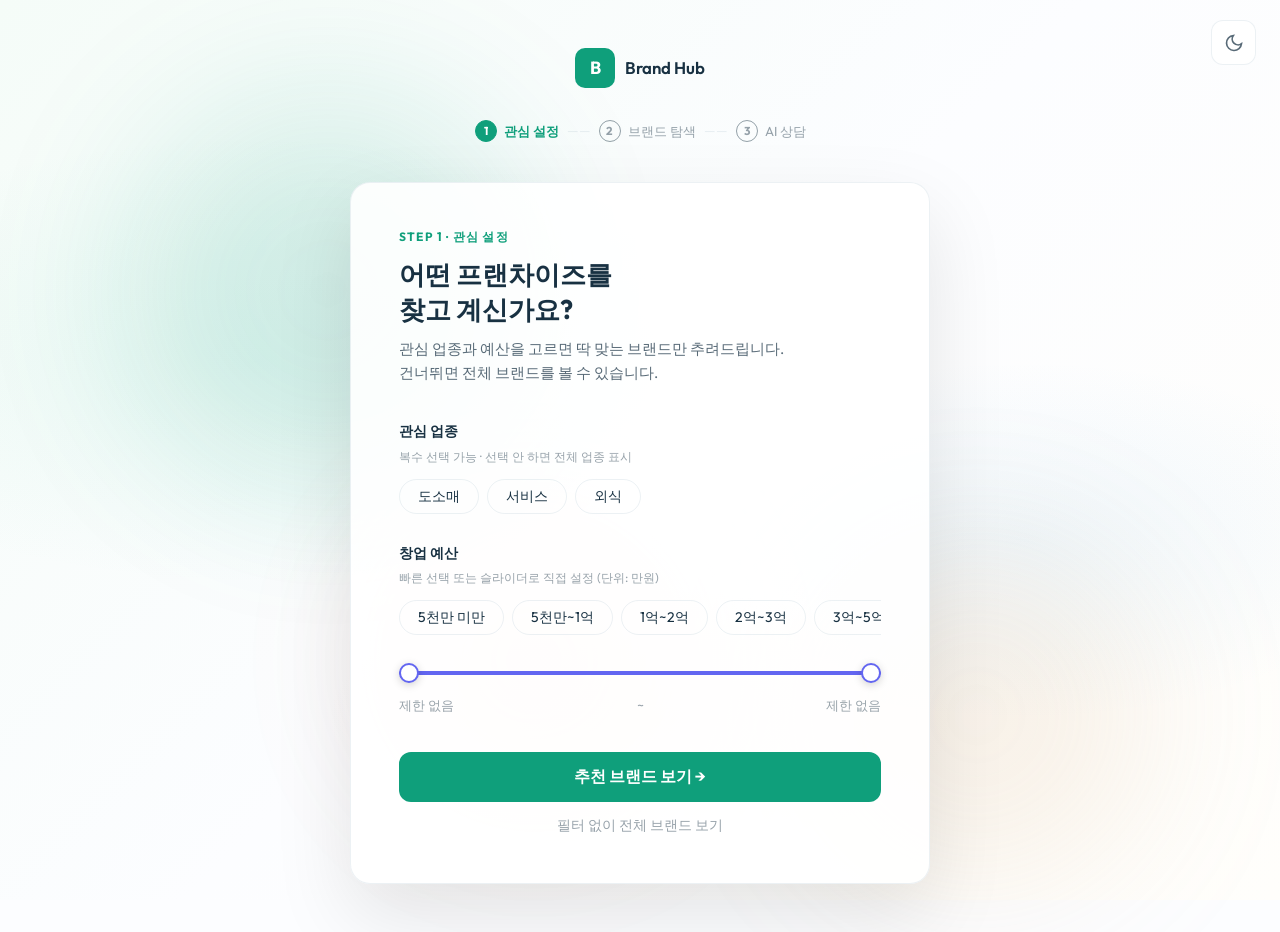
==== commit 404801ab: "Add dual-range budget slider to Step 1 and filter panel Both index.html (Step 1 wizard) and brands.h" ====
--- a/templatemo_607_glass_admin/index.html
+++ b/templatemo_607_glass_admin/index.html
@@ -115,6 +115,55 @@
             padding: 4px; text-align: center;
         }
         .wizard-skip:hover { color: var(--text-secondary); text-decoration: underline; }
+
+        /* Scrollable budget presets row */
+        .budget-presets-row {
+            display: flex; flex-wrap: nowrap; overflow-x: auto; gap: 8px;
+            padding-bottom: 8px; margin-bottom: 14px;
+            scrollbar-width: thin; scrollbar-color: var(--glass-border) transparent;
+        }
+        .budget-presets-row .wchip { flex-shrink: 0; }
+
+        /* Dual range slider */
+        .dual-range-wrap { margin: 4px 0 6px; }
+        .dual-range-slider {
+            position: relative; height: 32px;
+            display: flex; align-items: center; margin-bottom: 4px;
+        }
+        .slider-track {
+            position: absolute; width: 100%; height: 4px;
+            background: var(--glass-border); border-radius: 2px; pointer-events: none;
+        }
+        .slider-fill {
+            position: absolute; height: 4px; background: #6366f1;
+            border-radius: 2px; pointer-events: none; left: 0%; width: 100%;
+        }
+        .slider-thumb {
+            position: absolute; width: 100%; height: 0;
+            -webkit-appearance: none; appearance: none;
+            background: transparent; pointer-events: none;
+            outline: none; margin: 0; padding: 0;
+        }
+        .slider-thumb::-webkit-slider-thumb {
+            -webkit-appearance: none; appearance: none;
+            width: 20px; height: 20px; border-radius: 50%;
+            background: #fff; border: 2.5px solid #6366f1;
+            box-shadow: 0 2px 8px rgba(0,0,0,0.18); cursor: pointer;
+            pointer-events: all; transition: transform 0.12s, box-shadow 0.12s;
+        }
+        .slider-thumb::-webkit-slider-thumb:hover { transform: scale(1.18); box-shadow: 0 3px 12px rgba(99,102,241,0.3); }
+        .slider-thumb::-moz-range-thumb {
+            width: 20px; height: 20px; border-radius: 50%;
+            background: #fff; border: 2.5px solid #6366f1;
+            box-shadow: 0 2px 8px rgba(0,0,0,0.18); cursor: pointer; pointer-events: all;
+        }
+        .slider-labels {
+            display: flex; justify-content: space-between; align-items: center;
+            font-size: 0.82rem; margin-top: 6px; gap: 8px;
+        }
+        .slider-val { font-weight: 700; color: #6366f1; }
+        .slider-sep { color: var(--text-muted); flex-shrink: 0; }
+        .slider-none { color: var(--text-muted); font-weight: 400; }
 
         /* Loading */
         .chips-loading { font-size: 0.85rem; color: var(--text-muted); padding: 8px 0; }
@@ -185,13 +234,35 @@
 
             <div class="wizard-section">
                 <div class="wizard-section-title">창업 예산</div>
-                <div class="wizard-section-hint">하나 선택 · 선택 안 하면 예산 제한 없음</div>
-                <div class="chip-grid" id="budget-chips">
-                    <button class="wchip budget" data-min="0" data-max="50000000">5천만원 미만</button>
-                    <button class="wchip budget" data-min="50000000" data-max="100000000">5천만 ~ 1억</button>
-                    <button class="wchip budget" data-min="100000000" data-max="300000000">1억 ~ 3억</button>
-                    <button class="wchip budget" data-min="300000000" data-max="500000000">3억 ~ 5억</button>
-                    <button class="wchip budget" data-min="500000000" data-max="999999999999">5억 이상</button>
+                <div class="wizard-section-hint">빠른 선택 또는 슬라이더로 직접 설정 (단위: 만원)</div>
+
+                <!-- Scrollable preset chips -->
+                <div class="budget-presets-row" id="budget-chips">
+                    <button class="wchip budget" data-min="0" data-max="5000">5천만 미만</button>
+                    <button class="wchip budget" data-min="5000" data-max="10000">5천만~1억</button>
+                    <button class="wchip budget" data-min="10000" data-max="20000">1억~2억</button>
+                    <button class="wchip budget" data-min="20000" data-max="30000">2억~3억</button>
+                    <button class="wchip budget" data-min="30000" data-max="50000">3억~5억</button>
+                    <button class="wchip budget" data-min="50000" data-max="100000">5억~10억</button>
+                    <button class="wchip budget" data-min="100000" data-max="999999">10억 이상</button>
+                </div>
+
+                <!-- Dual range slider -->
+                <div class="dual-range-wrap">
+                    <div class="dual-range-slider">
+                        <div class="slider-track">
+                            <div class="slider-fill" id="slider-fill"></div>
+                        </div>
+                        <input type="range" class="slider-thumb" id="slider-min"
+                               min="0" max="100000" step="1000" value="0">
+                        <input type="range" class="slider-thumb" id="slider-max"
+                               min="0" max="100000" step="1000" value="100000">
+                    </div>
+                    <div class="slider-labels">
+                        <span id="slider-min-label" class="slider-none">제한 없음</span>
+                        <span class="slider-sep">~</span>
+                        <span id="slider-max-label" class="slider-none">제한 없음</span>
+                    </div>
                 </div>
             </div>
 
@@ -242,21 +313,90 @@
             }
         }
 
+        /* ── Budget Slider ── */
+        const BUDGET_MAX = 100000; // 100,000만원 = 10억
+        const sliderMin = document.getElementById('slider-min');
+        const sliderMax = document.getElementById('slider-max');
+        const sliderFill = document.getElementById('slider-fill');
+        const sliderMinLbl = document.getElementById('slider-min-label');
+        const sliderMaxLbl = document.getElementById('slider-max-label');
+
+        function fmtManwon(v) {
+            if (v <= 0) return '0원';
+            const eok = Math.floor(v / 10000);
+            const man = v % 10000;
+            const parts = [];
+            if (eok > 0) parts.push(`${eok}억`);
+            if (man > 0) parts.push(`${man.toLocaleString('ko-KR')}만`);
+            return parts.join(' ') + '원';
+        }
+
+        function updateSlider() {
+            const lo = Number(sliderMin.value);
+            const hi = Number(sliderMax.value);
+            sliderFill.style.left = (lo / BUDGET_MAX * 100) + '%';
+            sliderFill.style.width = ((hi - lo) / BUDGET_MAX * 100) + '%';
+
+            if (lo === 0) {
+                sliderMinLbl.textContent = '제한 없음';
+                sliderMinLbl.className = 'slider-none';
+            } else {
+                sliderMinLbl.textContent = fmtManwon(lo);
+                sliderMinLbl.className = 'slider-val';
+            }
+            if (hi >= BUDGET_MAX) {
+                sliderMaxLbl.textContent = '제한 없음';
+                sliderMaxLbl.className = 'slider-none';
+            } else {
+                sliderMaxLbl.textContent = fmtManwon(hi);
+                sliderMaxLbl.className = 'slider-val';
+            }
+        }
+
+        sliderMin.addEventListener('input', () => {
+            if (Number(sliderMin.value) > Number(sliderMax.value)) sliderMin.value = sliderMax.value;
+            updateSlider();
+            document.querySelectorAll('#budget-chips .wchip').forEach(b => b.classList.remove('selected'));
+        });
+        sliderMax.addEventListener('input', () => {
+            if (Number(sliderMax.value) < Number(sliderMin.value)) sliderMax.value = sliderMin.value;
+            updateSlider();
+            document.querySelectorAll('#budget-chips .wchip').forEach(b => b.classList.remove('selected'));
+        });
+
+        // Preset chip click → update slider, keep chip highlighted
         document.querySelectorAll('#budget-chips .wchip').forEach(btn => {
             btn.addEventListener('click', () => {
                 document.querySelectorAll('#budget-chips .wchip').forEach(b => b.classList.remove('selected'));
                 btn.classList.add('selected');
+                sliderMin.value = Math.min(Number(btn.dataset.min), BUDGET_MAX);
+                sliderMax.value = Math.min(Number(btn.dataset.max), BUDGET_MAX);
+                updateSlider();
             });
         });
 
+        updateSlider(); // init fill
+
+        function readBudgetPrefs() {
+            const lo = Number(sliderMin.value);
+            const hi = Number(sliderMax.value);
+            const budgetMin = lo === 0 ? null : lo;
+            const budgetMax = hi >= BUDGET_MAX ? null : hi;
+            const label = budgetMin == null && budgetMax == null ? null
+                : budgetMin == null ? `${fmtManwon(budgetMax)} 이하`
+                : budgetMax == null ? `${fmtManwon(budgetMin)} 이상`
+                : `${fmtManwon(budgetMin)}~${fmtManwon(budgetMax)}`;
+            return { budgetMin, budgetMax, label };
+        }
+
         document.getElementById('start-btn').addEventListener('click', () => {
             const cats = [...document.querySelectorAll('#category-chips .wchip.selected')].map(b => b.textContent.trim());
-            const budgetBtn = document.querySelector('#budget-chips .wchip.selected');
+            const { budgetMin, budgetMax, label: budgetLabel } = readBudgetPrefs();
             const prefs = {
                 categories: cats,
-                budgetMin: budgetBtn ? Number(budgetBtn.dataset.min) : null,
-                budgetMax: budgetBtn ? Number(budgetBtn.dataset.max) : null,
-                label: [cats.length ? cats.join(', ') : null, budgetBtn ? budgetBtn.textContent.trim() : null].filter(Boolean).join(' · ')
+                budgetMin,
+                budgetMax,
+                label: [cats.length ? cats.join(', ') : null, budgetLabel].filter(Boolean).join(' · ')
             };
             localStorage.setItem('brandhub_prefs', JSON.stringify(prefs));
             localStorage.setItem('brandhub_onboarded', '1');
